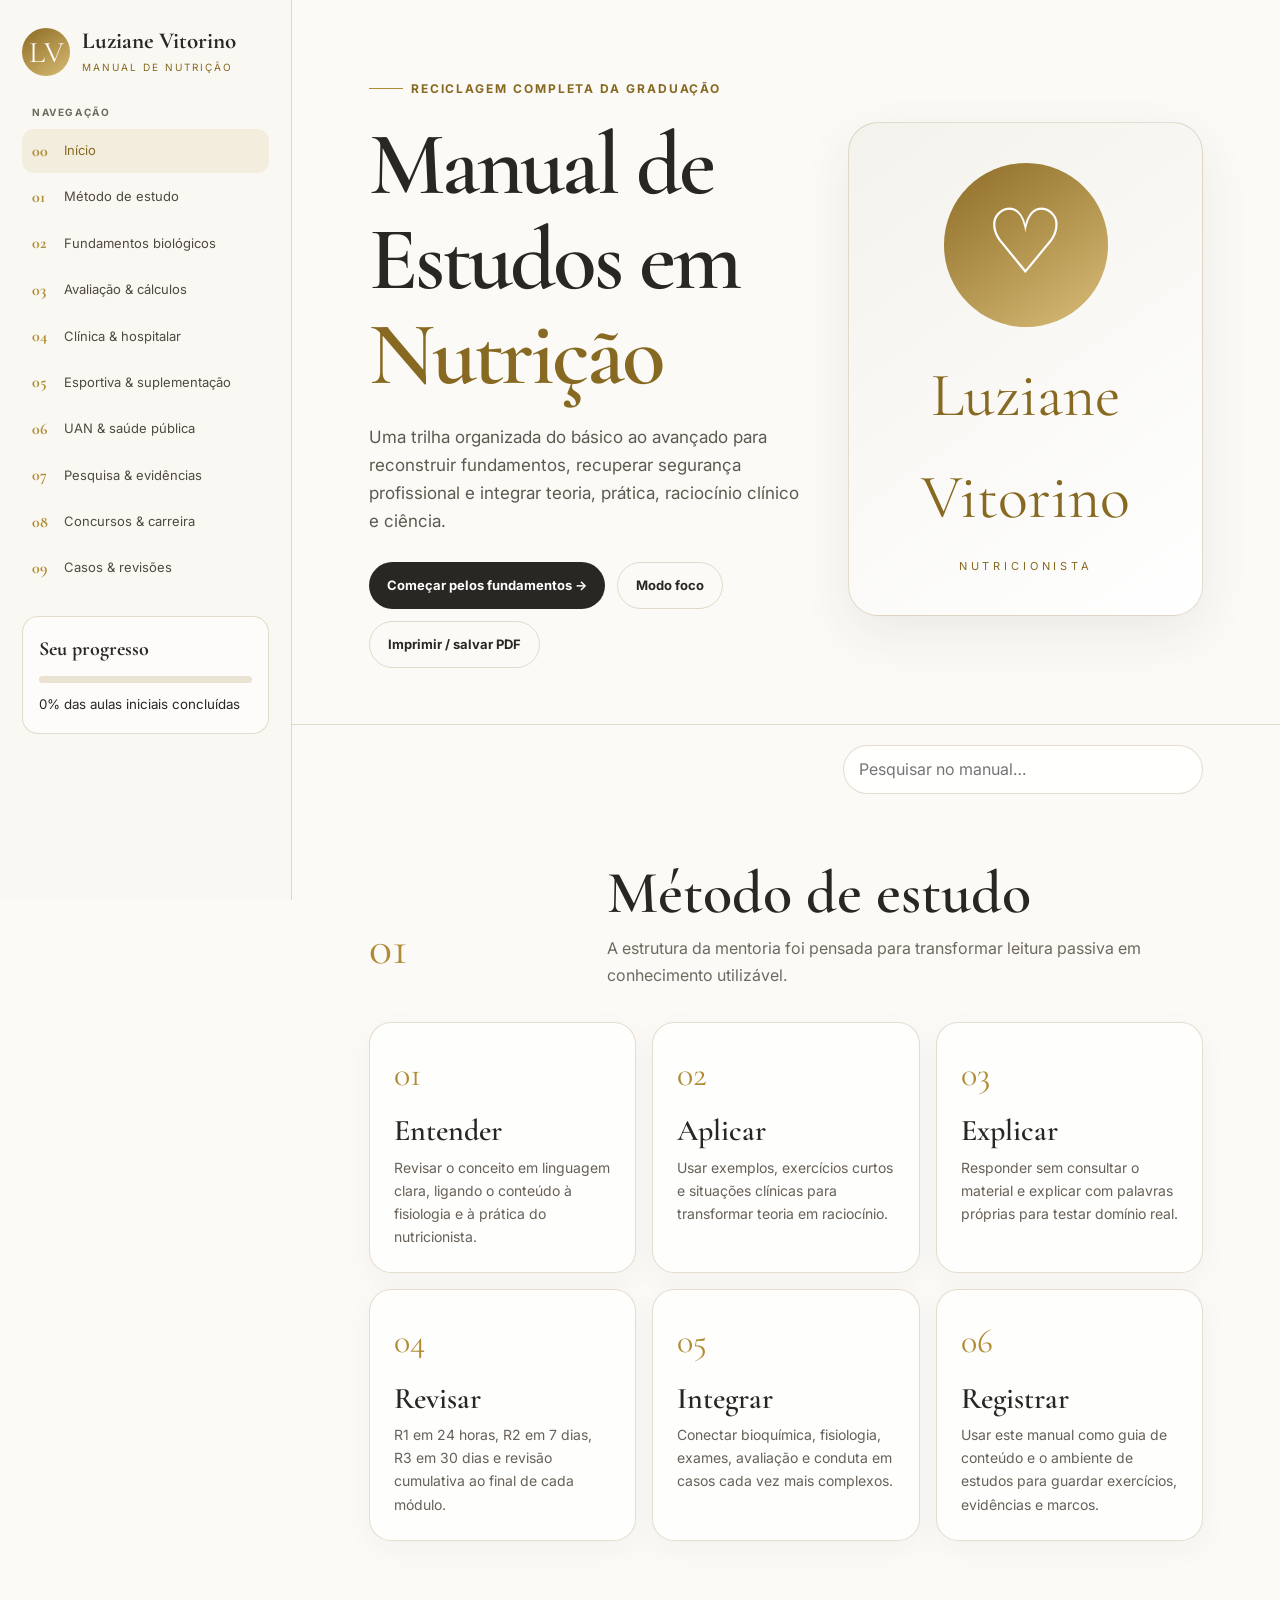
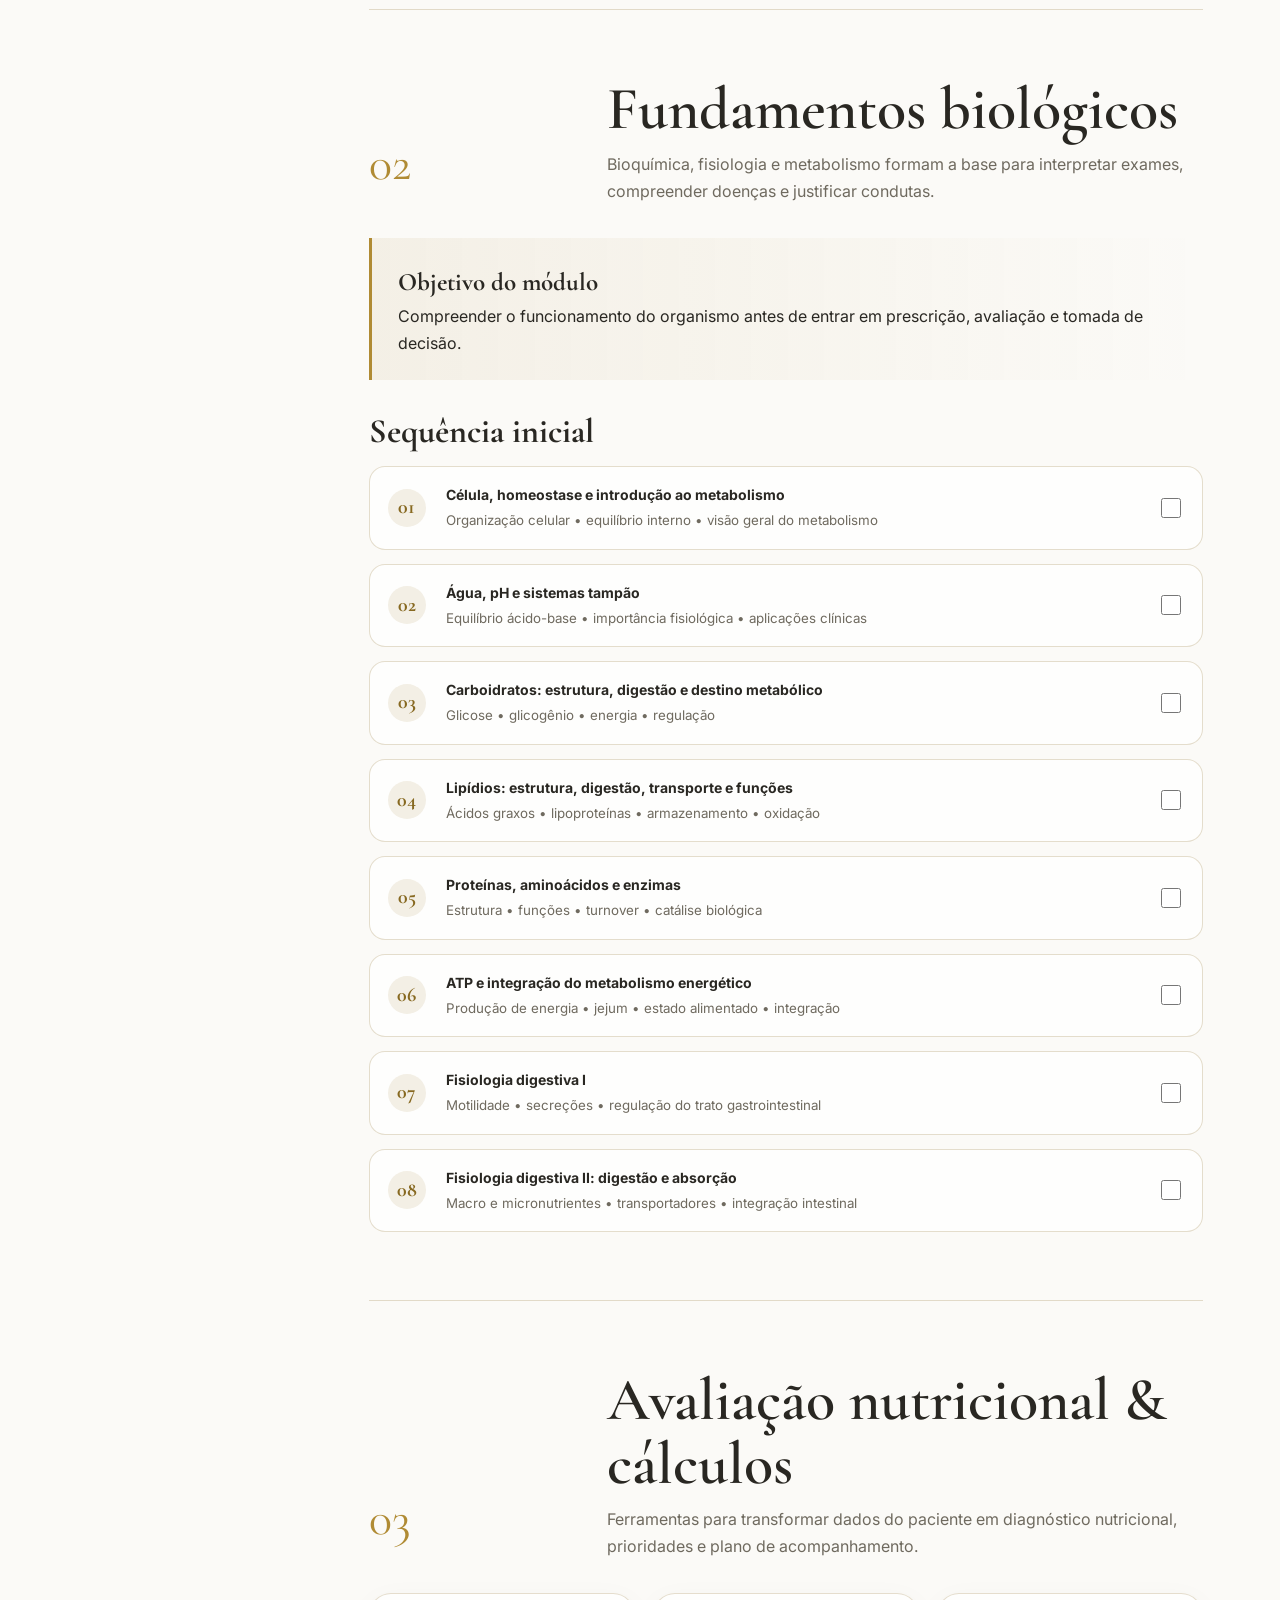
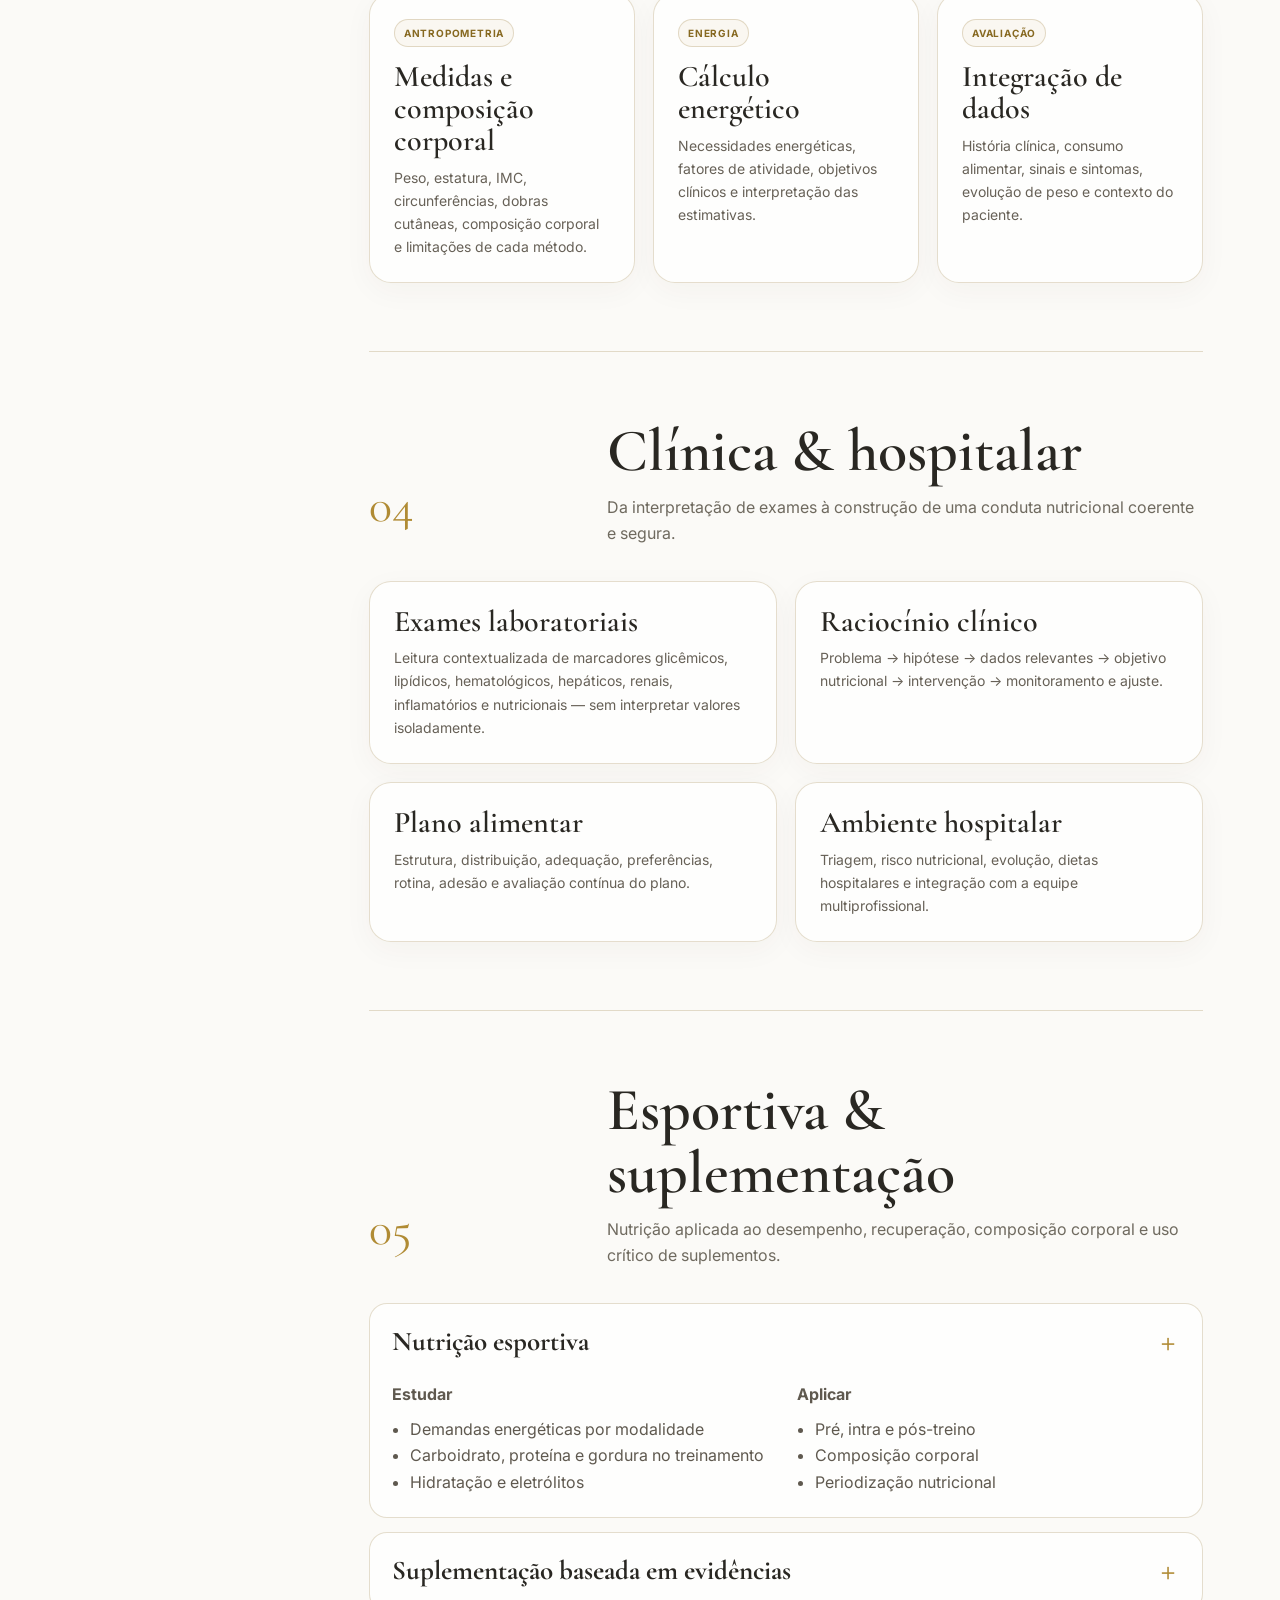
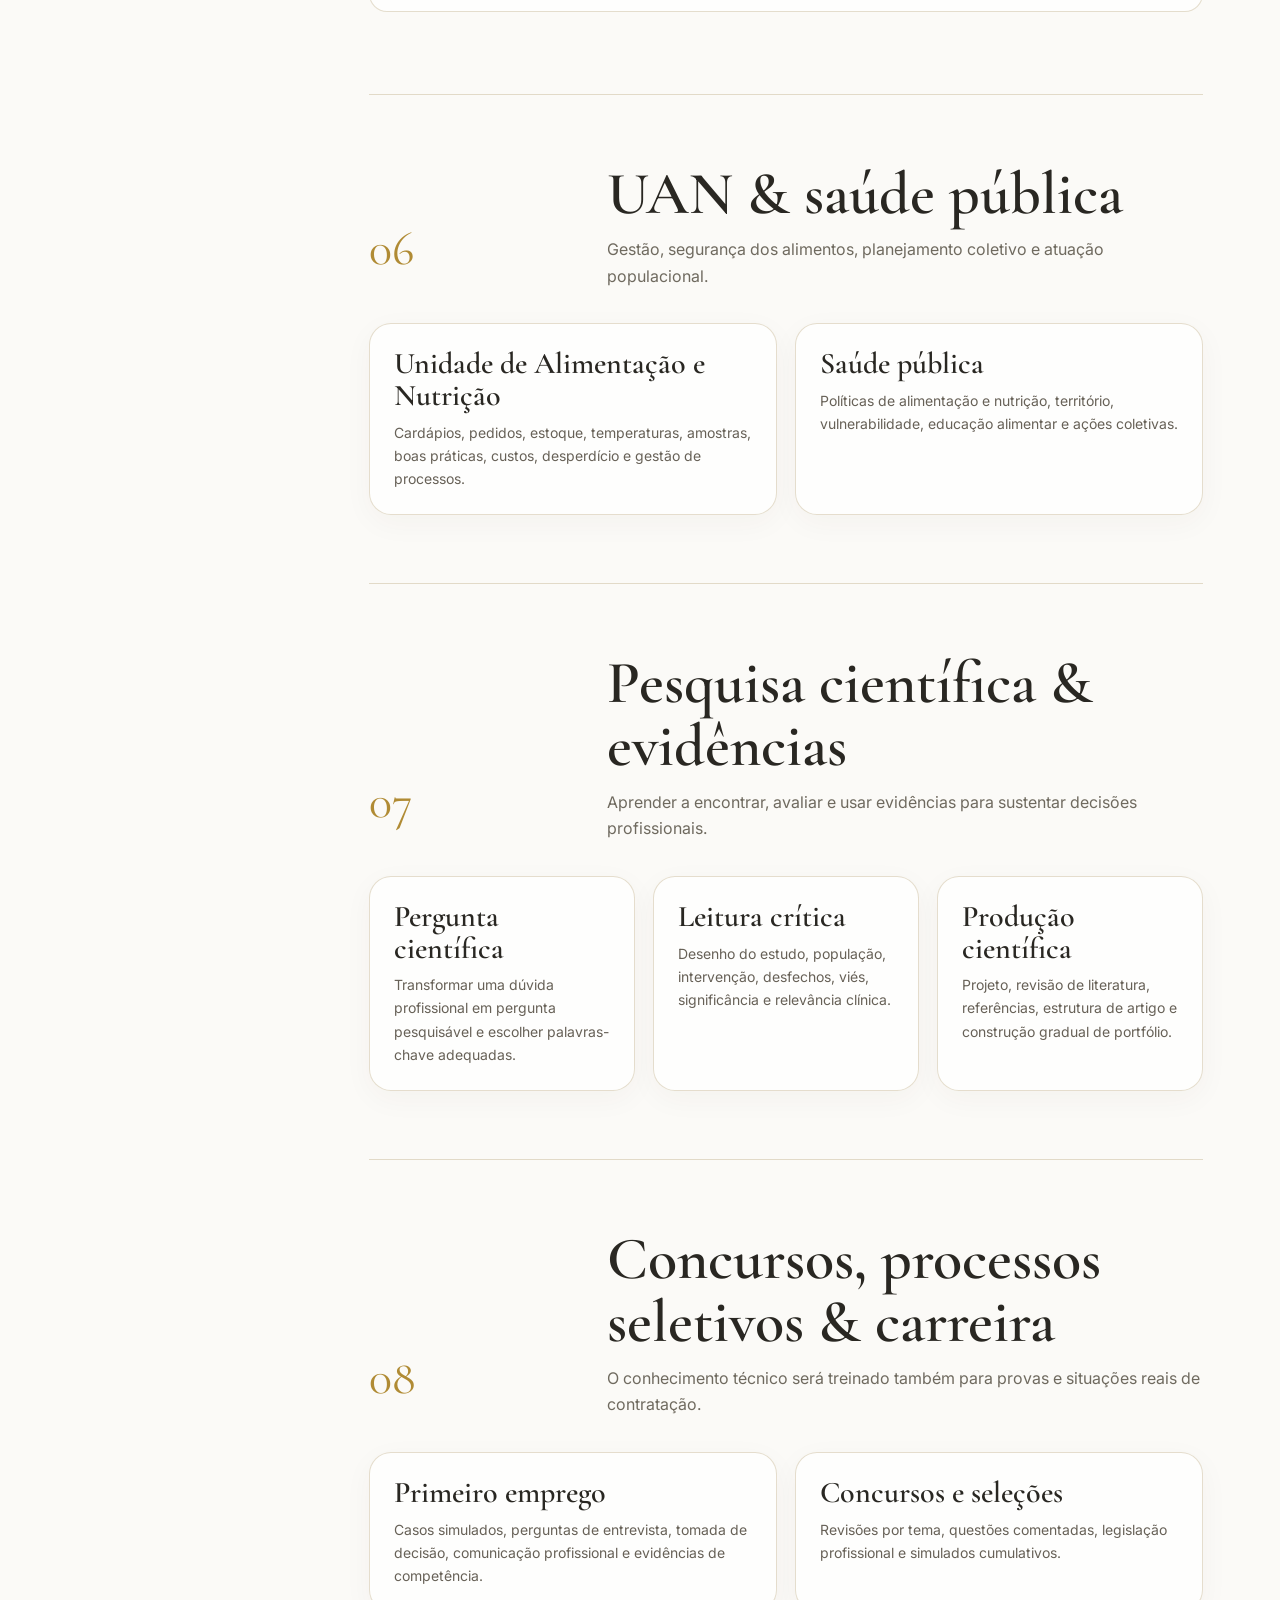
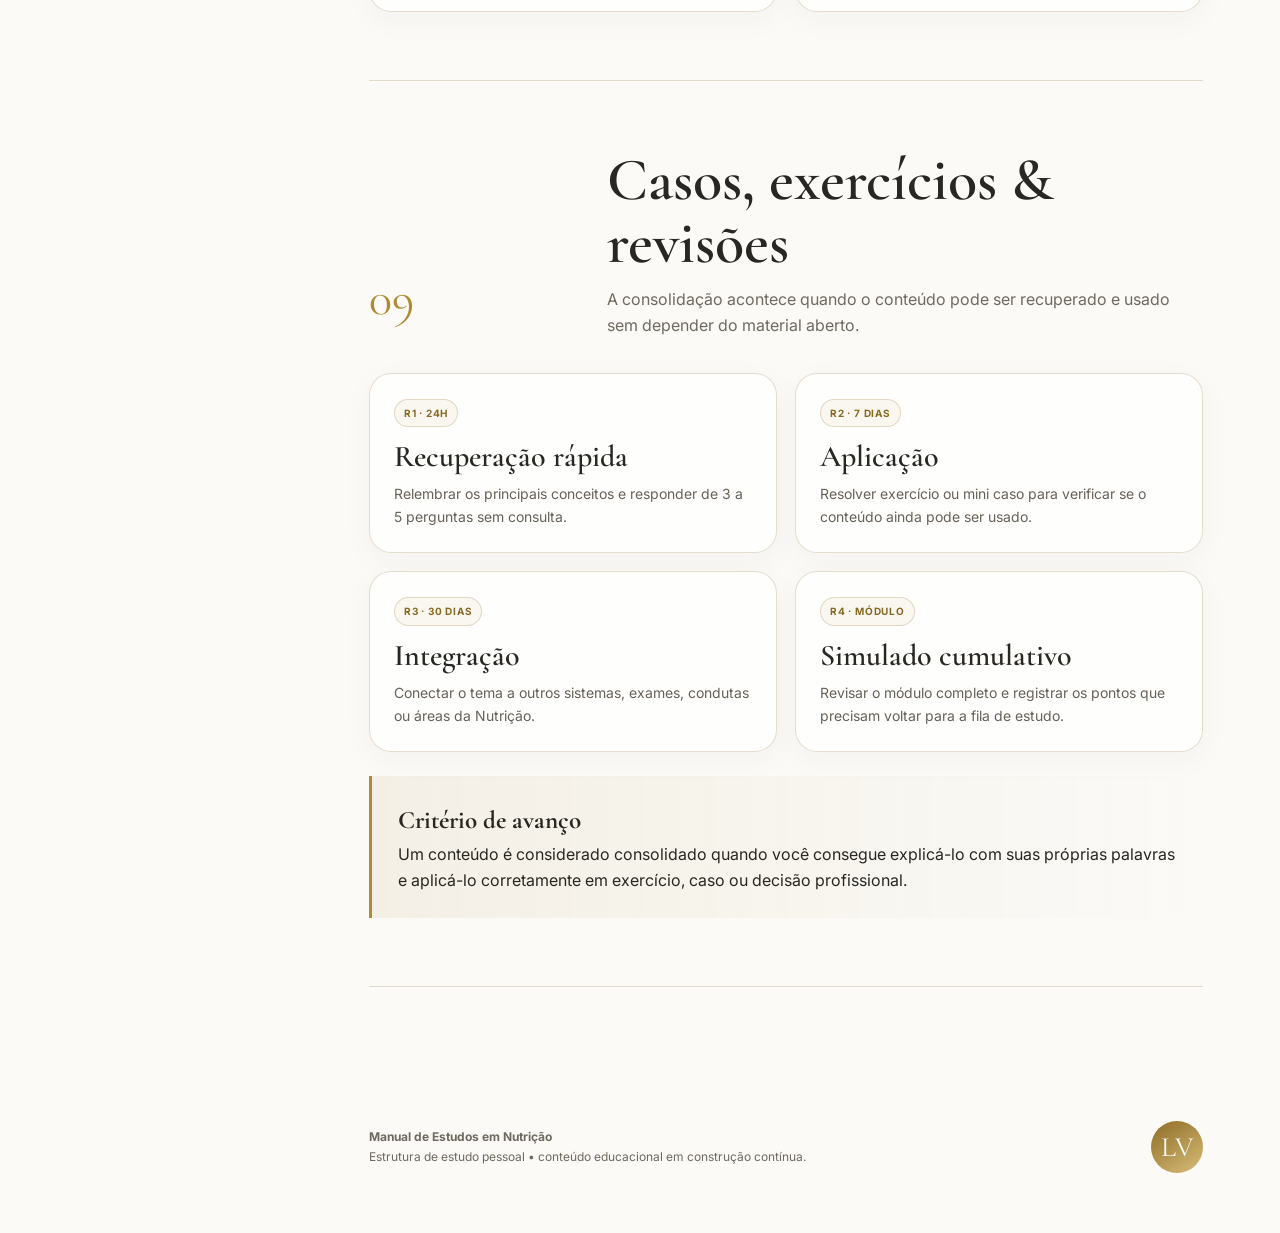
==== index.html @ a44d813e "Create nutrition study manual website" ====
<!doctype html>
<html lang="pt-BR">
<head>
  <meta charset="utf-8" />
  <meta name="viewport" content="width=device-width,initial-scale=1" />
  <meta name="theme-color" content="#b08b34" />
  <meta name="description" content="Manual de Estudos em Nutrição — trilha de reciclagem, prática e revisão de Luziane Vitorino." />
  <title>Manual de Estudos em Nutrição | Luziane Vitorino</title>
  <link rel="preconnect" href="https://fonts.googleapis.com">
  <link rel="preconnect" href="https://fonts.gstatic.com" crossorigin>
  <link href="https://fonts.googleapis.com/css2?family=Cormorant+Garamond:wght@500;600;700&family=Inter:wght@400;500;600;700&display=swap" rel="stylesheet">
  <style>
    :root { --gold:#b08b34;--gold-deep:#876921;--gold-soft:#d7bd78;--ink:#292722;--muted:#6f6a5f;--paper:#fbfaf7;--cream:#f3efe5;--line:rgba(135,105,33,.22);--shadow:0 18px 50px rgba(54,47,32,.08);--radius:22px; }
    *{box-sizing:border-box}html{scroll-behavior:smooth}body{margin:0;color:var(--ink);font-family:Inter,system-ui,-apple-system,Segoe UI,sans-serif;line-height:1.65;background:linear-gradient(rgba(251,250,247,.9),rgba(251,250,247,.9)),#fbfaf7}a{color:inherit}button,input{font:inherit}
    .shell{max-width:1440px;margin:0 auto;min-height:100vh;display:grid;grid-template-columns:292px 1fr}aside{position:sticky;top:0;height:100vh;overflow-y:auto;padding:28px 22px;border-right:1px solid var(--line);background:rgba(250,248,242,.96);backdrop-filter:blur(12px);z-index:20}.brand-mini{display:flex;align-items:center;gap:12px;text-decoration:none;margin-bottom:28px}.brand-mark{width:48px;height:48px;border-radius:50%;display:grid;place-items:center;background:linear-gradient(145deg,#8c6b24,#d8bc73);color:white;font-family:"Cormorant Garamond",Georgia,serif;font-size:30px}.brand-mini strong{font-family:"Cormorant Garamond",Georgia,serif;font-size:23px;line-height:1}.brand-mini span{display:block;font-size:10px;letter-spacing:.2em;text-transform:uppercase;color:var(--gold-deep);margin-top:4px}.label{font-size:10px;letter-spacing:.16em;text-transform:uppercase;color:var(--muted);font-weight:700;margin:20px 10px 8px}nav a{display:flex;gap:10px;align-items:center;text-decoration:none;border-radius:12px;padding:9px 10px;margin:2px 0;color:#4f4a41;font-size:13px}nav a:hover,nav a.active{background:rgba(176,139,52,.10);color:var(--gold-deep)}.nav-index{width:22px;color:var(--gold);font-family:"Cormorant Garamond",Georgia,serif;font-size:16px;font-weight:700}.sidebar-progress{margin-top:26px;padding:16px;border:1px solid var(--line);border-radius:16px;background:rgba(255,255,255,.6)}.sidebar-progress b{font-family:"Cormorant Garamond",Georgia,serif;font-size:20px}.progress-track{height:7px;border-radius:99px;overflow:hidden;background:#e9e2d1;margin:10px 0 7px}.progress-bar{height:100%;width:0;background:linear-gradient(90deg,var(--gold-deep),var(--gold-soft));transition:width .25s ease}main{min-width:0}.hero{min-height:620px;display:grid;grid-template-columns:1.1fr .9fr;align-items:center;gap:46px;padding:70px clamp(28px,6vw,90px) 56px;border-bottom:1px solid var(--line)}.eyebrow{display:inline-flex;gap:8px;align-items:center;color:var(--gold-deep);font-size:12px;letter-spacing:.16em;text-transform:uppercase;font-weight:700}.eyebrow:before{content:"";width:34px;height:1px;background:var(--gold)}h1,h2,h3,h4{font-family:"Cormorant Garamond",Georgia,serif;margin:0;line-height:1.06}h1{font-size:clamp(50px,7vw,92px);font-weight:600;letter-spacing:-.035em;max-width:920px;margin:20px 0}h1 em{font-style:normal;color:var(--gold-deep)}.hero p{max-width:720px;font-size:17px;color:#5e594f}.hero-actions{display:flex;flex-wrap:wrap;gap:12px;margin-top:26px}.btn{border:0;border-radius:999px;padding:12px 18px;cursor:pointer;text-decoration:none;display:inline-flex;align-items:center;gap:8px;font-weight:700;font-size:13px}.btn-primary{background:var(--ink);color:white}.btn-secondary{background:transparent;border:1px solid var(--line);color:var(--ink)}.brand-card{background:linear-gradient(145deg,#f4f2ec,#fff);border:1px solid var(--line);border-radius:30px;box-shadow:var(--shadow);padding:40px;text-align:center}.logo-symbol{width:min(230px,60%);aspect-ratio:1;margin:0 auto 18px;border-radius:50%;display:grid;place-items:center;background:linear-gradient(145deg,#8d6c26,#d8bd78);color:white;font-size:90px;font-family:"Cormorant Garamond",Georgia,serif}.wordmark{font-family:"Cormorant Garamond",Georgia,serif;font-size:clamp(36px,5vw,62px);color:var(--gold-deep)}.wordmark small{display:block;font-family:Inter,sans-serif;font-size:11px;letter-spacing:.35em;text-transform:uppercase;margin-top:8px}.content{padding:0 clamp(28px,6vw,90px) 90px}section{padding:68px 0;border-bottom:1px solid var(--line);scroll-margin-top:18px}.section-head{display:grid;grid-template-columns:.35fr 1fr;gap:30px;margin-bottom:34px;align-items:end}.section-number{color:var(--gold);font-family:"Cormorant Garamond",Georgia,serif;font-size:48px}.section-head h2{font-size:clamp(36px,5vw,60px);font-weight:600}.section-head p{color:var(--muted);max-width:760px;margin:10px 0 0}.grid-2{display:grid;grid-template-columns:repeat(2,minmax(0,1fr));gap:18px}.grid-3{display:grid;grid-template-columns:repeat(3,minmax(0,1fr));gap:18px}.card{background:rgba(255,255,255,.76);border:1px solid var(--line);border-radius:var(--radius);padding:24px;box-shadow:0 8px 30px rgba(65,54,29,.04)}.card h3{font-size:30px;font-weight:600;margin-bottom:9px}.card p{margin:0;color:#676157;font-size:14px}.pill{display:inline-flex;border:1px solid var(--line);border-radius:999px;padding:5px 9px;color:var(--gold-deep);background:rgba(176,139,52,.06);font-size:10px;font-weight:700;letter-spacing:.08em;text-transform:uppercase;margin-bottom:14px}.timeline{display:grid;gap:14px}.lesson{display:grid;grid-template-columns:44px 1fr auto;align-items:center;gap:14px;padding:16px 18px;border:1px solid var(--line);border-radius:16px;background:rgba(255,255,255,.7)}.lesson-num{width:38px;height:38px;border-radius:50%;display:grid;place-items:center;background:var(--cream);color:var(--gold-deep);font-family:"Cormorant Garamond";font-size:20px;font-weight:700}.lesson strong{display:block;font-size:14px}.lesson small{color:var(--muted)}.check{width:20px;height:20px;accent-color:var(--gold-deep);cursor:pointer}.chapter{border:1px solid var(--line);border-radius:18px;background:rgba(255,255,255,.74);margin-bottom:14px;overflow:hidden}.chapter summary{cursor:pointer;list-style:none;padding:19px 22px;display:flex;align-items:center;justify-content:space-between;gap:20px}.chapter summary::-webkit-details-marker{display:none}.chapter summary h3{font-size:27px}.chapter summary span{color:var(--gold);font-size:24px}.chapter-body{padding:0 22px 22px;display:grid;grid-template-columns:1fr 1fr;gap:22px;color:#5f594f}.chapter-body ul{margin:8px 0 0;padding-left:18px}.study-note{padding:24px 26px;border-left:3px solid var(--gold);background:linear-gradient(90deg,rgba(176,139,52,.09),transparent);border-radius:0 16px 16px 0}.study-note strong{font-family:"Cormorant Garamond";font-size:25px}.method{counter-reset:step;display:grid;grid-template-columns:repeat(3,1fr);gap:16px}.method .card:before{counter-increment:step;content:counter(step,decimal-leading-zero);display:block;font-family:"Cormorant Garamond";font-size:34px;color:var(--gold);margin-bottom:12px}.toolbar{position:sticky;top:18px;z-index:10;display:flex;gap:10px;justify-content:flex-end;margin-top:20px}.search{width:min(360px,100%);border:1px solid var(--line);border-radius:999px;padding:10px 15px;background:rgba(255,255,255,.88);outline:none}.search:focus{border-color:var(--gold);box-shadow:0 0 0 3px rgba(176,139,52,.09)}.focus-mode aside{display:none}.focus-mode .shell{grid-template-columns:1fr;max-width:1180px}.focus-mode .toolbar{top:12px}footer{padding:44px clamp(28px,6vw,90px) 60px;display:flex;align-items:center;justify-content:space-between;gap:20px;color:var(--muted);font-size:12px}.footer-mark{width:52px;height:52px;border-radius:50%;display:grid;place-items:center;background:linear-gradient(145deg,#8d6c26,#d8bd78);color:white;font-family:"Cormorant Garamond";font-size:28px}.mobile-toggle{display:none;position:fixed;right:18px;bottom:18px;z-index:50;width:50px;height:50px;border:0;border-radius:50%;color:white;background:var(--ink);box-shadow:var(--shadow)}@media(max-width:980px){.shell{grid-template-columns:1fr}aside{position:fixed;inset:0 auto 0 0;width:min(330px,88vw);transform:translateX(-105%);transition:transform .25s ease;box-shadow:25px 0 70px rgba(0,0,0,.13)}body.menu-open aside{transform:none}.mobile-toggle{display:grid;place-items:center}.hero{grid-template-columns:1fr;min-height:auto;padding-top:50px}.brand-card{max-width:720px}.section-head{grid-template-columns:1fr;gap:4px}.grid-3,.method{grid-template-columns:1fr 1fr}}@media(max-width:680px){h1{font-size:52px}.hero{padding-inline:22px}.content{padding-inline:22px}.grid-2,.grid-3,.method,.chapter-body{grid-template-columns:1fr}.lesson{grid-template-columns:40px 1fr auto}footer{padding-inline:22px;align-items:flex-start}.toolbar{justify-content:stretch}.search{width:100%}}@media print{aside,.toolbar,.mobile-toggle,.hero-actions{display:none!important}.shell{display:block}.hero{min-height:0;grid-template-columns:1fr}.brand-card{max-width:480px;box-shadow:none}section{break-inside:avoid}body{background:white}}
  </style>
</head>
<body>
  <div class="shell">
    <aside><a class="brand-mini" href="#inicio"><div class="brand-mark">LV</div><div><strong>Luziane Vitorino</strong><span>Manual de Nutrição</span></div></a><div class="label">Navegação</div><nav id="nav"><a href="#inicio"><span class="nav-index">00</span>Início</a><a href="#metodo"><span class="nav-index">01</span>Método de estudo</a><a href="#fundamentos"><span class="nav-index">02</span>Fundamentos biológicos</a><a href="#avaliacao"><span class="nav-index">03</span>Avaliação & cálculos</a><a href="#clinica"><span class="nav-index">04</span>Clínica & hospitalar</a><a href="#esportiva"><span class="nav-index">05</span>Esportiva & suplementação</a><a href="#uan"><span class="nav-index">06</span>UAN & saúde pública</a><a href="#pesquisa"><span class="nav-index">07</span>Pesquisa & evidências</a><a href="#carreira"><span class="nav-index">08</span>Concursos & carreira</a><a href="#revisoes"><span class="nav-index">09</span>Casos & revisões</a></nav><div class="sidebar-progress"><b>Seu progresso</b><div class="progress-track"><div class="progress-bar" id="progressBar"></div></div><small><span id="progressText">0%</span> das aulas iniciais concluídas</small></div></aside>
    <main>
      <div class="hero" id="inicio"><div><span class="eyebrow">Reciclagem completa da graduação</span><h1>Manual de Estudos em <em>Nutrição</em></h1><p>Uma trilha organizada do básico ao avançado para reconstruir fundamentos, recuperar segurança profissional e integrar teoria, prática, raciocínio clínico e ciência.</p><div class="hero-actions"><a class="btn btn-primary" href="#fundamentos">Começar pelos fundamentos →</a><button class="btn btn-secondary" id="focusBtn" type="button">Modo foco</button><button class="btn btn-secondary" onclick="window.print()" type="button">Imprimir / salvar PDF</button></div></div><div class="brand-card"><div class="logo-symbol">♡</div><div class="wordmark">Luziane Vitorino<small>Nutricionista</small></div></div></div>
      <div class="content"><div class="toolbar"><input class="search" id="searchInput" type="search" placeholder="Pesquisar no manual…" aria-label="Pesquisar no manual" /></div>
        <section id="metodo"><div class="section-head"><div class="section-number">01</div><div><h2>Método de estudo</h2><p>A estrutura da mentoria foi pensada para transformar leitura passiva em conhecimento utilizável.</p></div></div><div class="method searchable"><article class="card"><h3>Entender</h3><p>Revisar o conceito em linguagem clara, ligando o conteúdo à fisiologia e à prática do nutricionista.</p></article><article class="card"><h3>Aplicar</h3><p>Usar exemplos, exercícios curtos e situações clínicas para transformar teoria em raciocínio.</p></article><article class="card"><h3>Explicar</h3><p>Responder sem consultar o material e explicar com palavras próprias para testar domínio real.</p></article><article class="card"><h3>Revisar</h3><p>R1 em 24 horas, R2 em 7 dias, R3 em 30 dias e revisão cumulativa ao final de cada módulo.</p></article><article class="card"><h3>Integrar</h3><p>Conectar bioquímica, fisiologia, exames, avaliação e conduta em casos cada vez mais complexos.</p></article><article class="card"><h3>Registrar</h3><p>Usar este manual como guia de conteúdo e o ambiente de estudos para guardar exercícios, evidências e marcos.</p></article></div></section>
        <section id="fundamentos"><div class="section-head"><div class="section-number">02</div><div><h2>Fundamentos biológicos</h2><p>Bioquímica, fisiologia e metabolismo formam a base para interpretar exames, compreender doenças e justificar condutas.</p></div></div><div class="study-note searchable"><strong>Objetivo do módulo</strong><div>Compreender o funcionamento do organismo antes de entrar em prescrição, avaliação e tomada de decisão.</div></div><h3 style="font-size:34px;margin:34px 0 16px">Sequência inicial</h3><div class="timeline searchable"><label class="lesson"><span class="lesson-num">01</span><span><strong>Célula, homeostase e introdução ao metabolismo</strong><small>Organização celular • equilíbrio interno • visão geral do metabolismo</small></span><input class="check lesson-check" type="checkbox" data-lesson="1" /></label><label class="lesson"><span class="lesson-num">02</span><span><strong>Água, pH e sistemas tampão</strong><small>Equilíbrio ácido-base • importância fisiológica • aplicações clínicas</small></span><input class="check lesson-check" type="checkbox" data-lesson="2" /></label><label class="lesson"><span class="lesson-num">03</span><span><strong>Carboidratos: estrutura, digestão e destino metabólico</strong><small>Glicose • glicogênio • energia • regulação</small></span><input class="check lesson-check" type="checkbox" data-lesson="3" /></label><label class="lesson"><span class="lesson-num">04</span><span><strong>Lipídios: estrutura, digestão, transporte e funções</strong><small>Ácidos graxos • lipoproteínas • armazenamento • oxidação</small></span><input class="check lesson-check" type="checkbox" data-lesson="4" /></label><label class="lesson"><span class="lesson-num">05</span><span><strong>Proteínas, aminoácidos e enzimas</strong><small>Estrutura • funções • turnover • catálise biológica</small></span><input class="check lesson-check" type="checkbox" data-lesson="5" /></label><label class="lesson"><span class="lesson-num">06</span><span><strong>ATP e integração do metabolismo energético</strong><small>Produção de energia • jejum • estado alimentado • integração</small></span><input class="check lesson-check" type="checkbox" data-lesson="6" /></label><label class="lesson"><span class="lesson-num">07</span><span><strong>Fisiologia digestiva I</strong><small>Motilidade • secreções • regulação do trato gastrointestinal</small></span><input class="check lesson-check" type="checkbox" data-lesson="7" /></label><label class="lesson"><span class="lesson-num">08</span><span><strong>Fisiologia digestiva II: digestão e absorção</strong><small>Macro e micronutrientes • transportadores • integração intestinal</small></span><input class="check lesson-check" type="checkbox" data-lesson="8" /></label></div></section>
        <section id="avaliacao"><div class="section-head"><div class="section-number">03</div><div><h2>Avaliação nutricional & cálculos</h2><p>Ferramentas para transformar dados do paciente em diagnóstico nutricional, prioridades e plano de acompanhamento.</p></div></div><div class="grid-3 searchable"><article class="card"><span class="pill">Antropometria</span><h3>Medidas e composição corporal</h3><p>Peso, estatura, IMC, circunferências, dobras cutâneas, composição corporal e limitações de cada método.</p></article><article class="card"><span class="pill">Energia</span><h3>Cálculo energético</h3><p>Necessidades energéticas, fatores de atividade, objetivos clínicos e interpretação das estimativas.</p></article><article class="card"><span class="pill">Avaliação</span><h3>Integração de dados</h3><p>História clínica, consumo alimentar, sinais e sintomas, evolução de peso e contexto do paciente.</p></article></div></section>
        <section id="clinica"><div class="section-head"><div class="section-number">04</div><div><h2>Clínica & hospitalar</h2><p>Da interpretação de exames à construção de uma conduta nutricional coerente e segura.</p></div></div><div class="grid-2 searchable"><article class="card"><h3>Exames laboratoriais</h3><p>Leitura contextualizada de marcadores glicêmicos, lipídicos, hematológicos, hepáticos, renais, inflamatórios e nutricionais — sem interpretar valores isoladamente.</p></article><article class="card"><h3>Raciocínio clínico</h3><p>Problema → hipótese → dados relevantes → objetivo nutricional → intervenção → monitoramento e ajuste.</p></article><article class="card"><h3>Plano alimentar</h3><p>Estrutura, distribuição, adequação, preferências, rotina, adesão e avaliação contínua do plano.</p></article><article class="card"><h3>Ambiente hospitalar</h3><p>Triagem, risco nutricional, evolução, dietas hospitalares e integração com a equipe multiprofissional.</p></article></div></section>
        <section id="esportiva"><div class="section-head"><div class="section-number">05</div><div><h2>Esportiva & suplementação</h2><p>Nutrição aplicada ao desempenho, recuperação, composição corporal e uso crítico de suplementos.</p></div></div><details class="chapter searchable" open><summary><h3>Nutrição esportiva</h3><span>＋</span></summary><div class="chapter-body"><div><b>Estudar</b><ul><li>Demandas energéticas por modalidade</li><li>Carboidrato, proteína e gordura no treinamento</li><li>Hidratação e eletrólitos</li></ul></div><div><b>Aplicar</b><ul><li>Pré, intra e pós-treino</li><li>Composição corporal</li><li>Periodização nutricional</li></ul></div></div></details><details class="chapter searchable"><summary><h3>Suplementação baseada em evidências</h3><span>＋</span></summary><div class="chapter-body"><div><b>Raciocínio</b><ul><li>Necessidade real</li><li>Dose e forma</li><li>Segurança e interação</li></ul></div><div><b>Prática</b><ul><li>Creatina</li><li>Proteína em pó</li><li>Cafeína e outros ergogênicos</li></ul></div></div></details></section>
        <section id="uan"><div class="section-head"><div class="section-number">06</div><div><h2>UAN & saúde pública</h2><p>Gestão, segurança dos alimentos, planejamento coletivo e atuação populacional.</p></div></div><div class="grid-2 searchable"><article class="card"><h3>Unidade de Alimentação e Nutrição</h3><p>Cardápios, pedidos, estoque, temperaturas, amostras, boas práticas, custos, desperdício e gestão de processos.</p></article><article class="card"><h3>Saúde pública</h3><p>Políticas de alimentação e nutrição, território, vulnerabilidade, educação alimentar e ações coletivas.</p></article></div></section>
        <section id="pesquisa"><div class="section-head"><div class="section-number">07</div><div><h2>Pesquisa científica & evidências</h2><p>Aprender a encontrar, avaliar e usar evidências para sustentar decisões profissionais.</p></div></div><div class="grid-3 searchable"><article class="card"><h3>Pergunta científica</h3><p>Transformar uma dúvida profissional em pergunta pesquisável e escolher palavras-chave adequadas.</p></article><article class="card"><h3>Leitura crítica</h3><p>Desenho do estudo, população, intervenção, desfechos, viés, significância e relevância clínica.</p></article><article class="card"><h3>Produção científica</h3><p>Projeto, revisão de literatura, referências, estrutura de artigo e construção gradual de portfólio.</p></article></div></section>
        <section id="carreira"><div class="section-head"><div class="section-number">08</div><div><h2>Concursos, processos seletivos & carreira</h2><p>O conhecimento técnico será treinado também para provas e situações reais de contratação.</p></div></div><div class="grid-2 searchable"><article class="card"><h3>Primeiro emprego</h3><p>Casos simulados, perguntas de entrevista, tomada de decisão, comunicação profissional e evidências de competência.</p></article><article class="card"><h3>Concursos e seleções</h3><p>Revisões por tema, questões comentadas, legislação profissional e simulados cumulativos.</p></article></div></section>
        <section id="revisoes"><div class="section-head"><div class="section-number">09</div><div><h2>Casos, exercícios & revisões</h2><p>A consolidação acontece quando o conteúdo pode ser recuperado e usado sem depender do material aberto.</p></div></div><div class="grid-2 searchable"><article class="card"><span class="pill">R1 · 24h</span><h3>Recuperação rápida</h3><p>Relembrar os principais conceitos e responder de 3 a 5 perguntas sem consulta.</p></article><article class="card"><span class="pill">R2 · 7 dias</span><h3>Aplicação</h3><p>Resolver exercício ou mini caso para verificar se o conteúdo ainda pode ser usado.</p></article><article class="card"><span class="pill">R3 · 30 dias</span><h3>Integração</h3><p>Conectar o tema a outros sistemas, exames, condutas ou áreas da Nutrição.</p></article><article class="card"><span class="pill">R4 · módulo</span><h3>Simulado cumulativo</h3><p>Revisar o módulo completo e registrar os pontos que precisam voltar para a fila de estudo.</p></article></div><div class="study-note searchable" style="margin-top:24px"><strong>Critério de avanço</strong><div>Um conteúdo é considerado consolidado quando você consegue explicá-lo com suas próprias palavras e aplicá-lo corretamente em exercício, caso ou decisão profissional.</div></div></section>
      </div>
      <footer><div><b>Manual de Estudos em Nutrição</b><br>Estrutura de estudo pessoal • conteúdo educacional em construção contínua.</div><div class="footer-mark">LV</div></footer>
    </main>
  </div>
  <button class="mobile-toggle" id="mobileToggle" aria-label="Abrir menu">☰</button>
  <script>
    const checks=[...document.querySelectorAll('.lesson-check')],key='manual-nutricao-progresso-v1';function renderProgress(){const done=checks.filter(c=>c.checked).length,pct=Math.round(done/checks.length*100);document.getElementById('progressBar').style.width=pct+'%';document.getElementById('progressText').textContent=pct+'%'}function loadProgress(){const saved=JSON.parse(localStorage.getItem(key)||'{}');checks.forEach(c=>c.checked=!!saved[c.dataset.lesson]);renderProgress()}checks.forEach(c=>c.addEventListener('change',()=>{const saved=JSON.parse(localStorage.getItem(key)||'{}');saved[c.dataset.lesson]=c.checked;localStorage.setItem(key,JSON.stringify(saved));renderProgress()}));loadProgress();document.getElementById('focusBtn').addEventListener('click',()=>{document.body.classList.toggle('focus-mode');document.getElementById('focusBtn').textContent=document.body.classList.contains('focus-mode')?'Sair do modo foco':'Modo foco'});const search=document.getElementById('searchInput');search.addEventListener('input',()=>{const q=search.value.trim().toLocaleLowerCase('pt-BR');document.querySelectorAll('.searchable').forEach(el=>{el.style.display=!q||el.textContent.toLocaleLowerCase('pt-BR').includes(q)?'':'none'})});const navLinks=[...document.querySelectorAll('#nav a')],sections=[...document.querySelectorAll('main section,.hero')];const observer=new IntersectionObserver(entries=>{const visible=entries.filter(e=>e.isIntersecting).sort((a,b)=>b.intersectionRatio-a.intersectionRatio)[0];if(!visible)return;navLinks.forEach(a=>a.classList.toggle('active',a.getAttribute('href')==='#'+visible.target.id))},{rootMargin:'-20% 0px -65% 0px',threshold:[0,.1,.5]});sections.forEach(s=>observer.observe(s));const mobileToggle=document.getElementById('mobileToggle');mobileToggle.addEventListener('click',()=>document.body.classList.toggle('menu-open'));navLinks.forEach(a=>a.addEventListener('click',()=>document.body.classList.remove('menu-open')));
  </script>
</body>
</html>
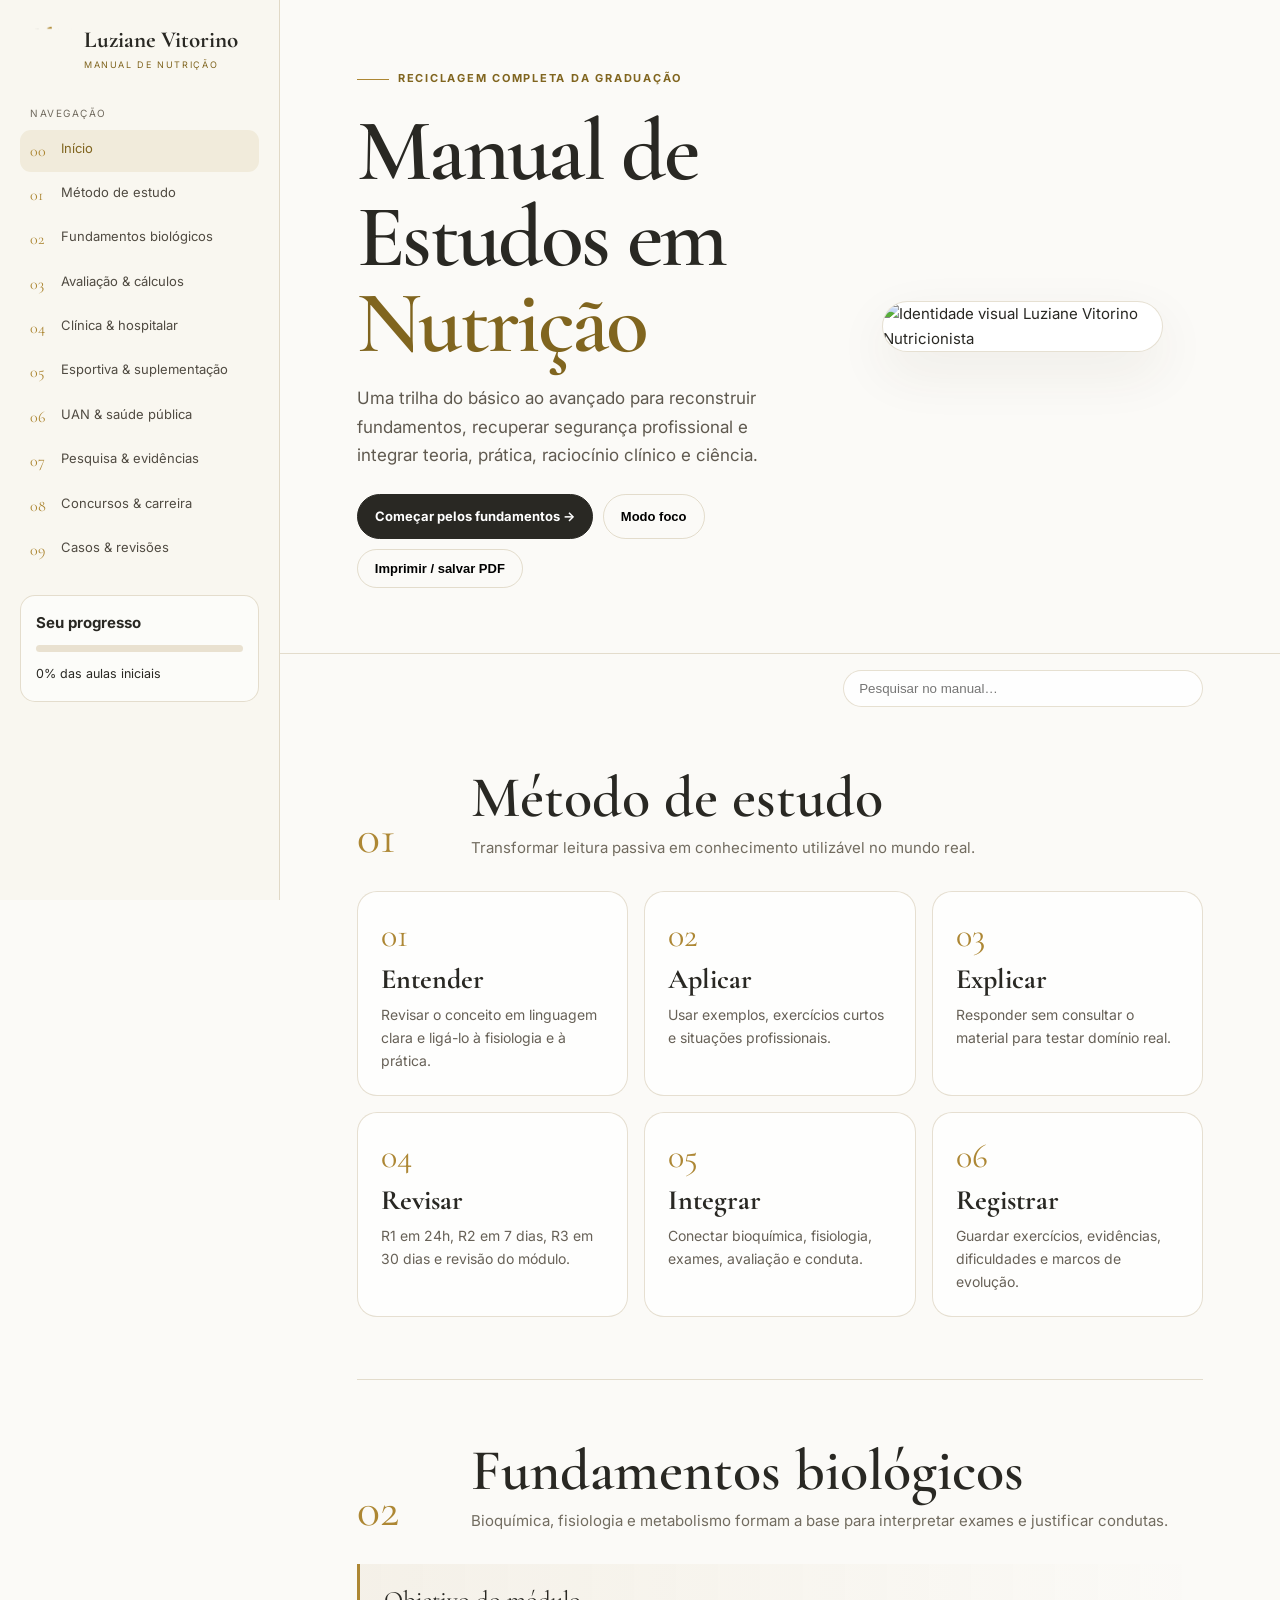
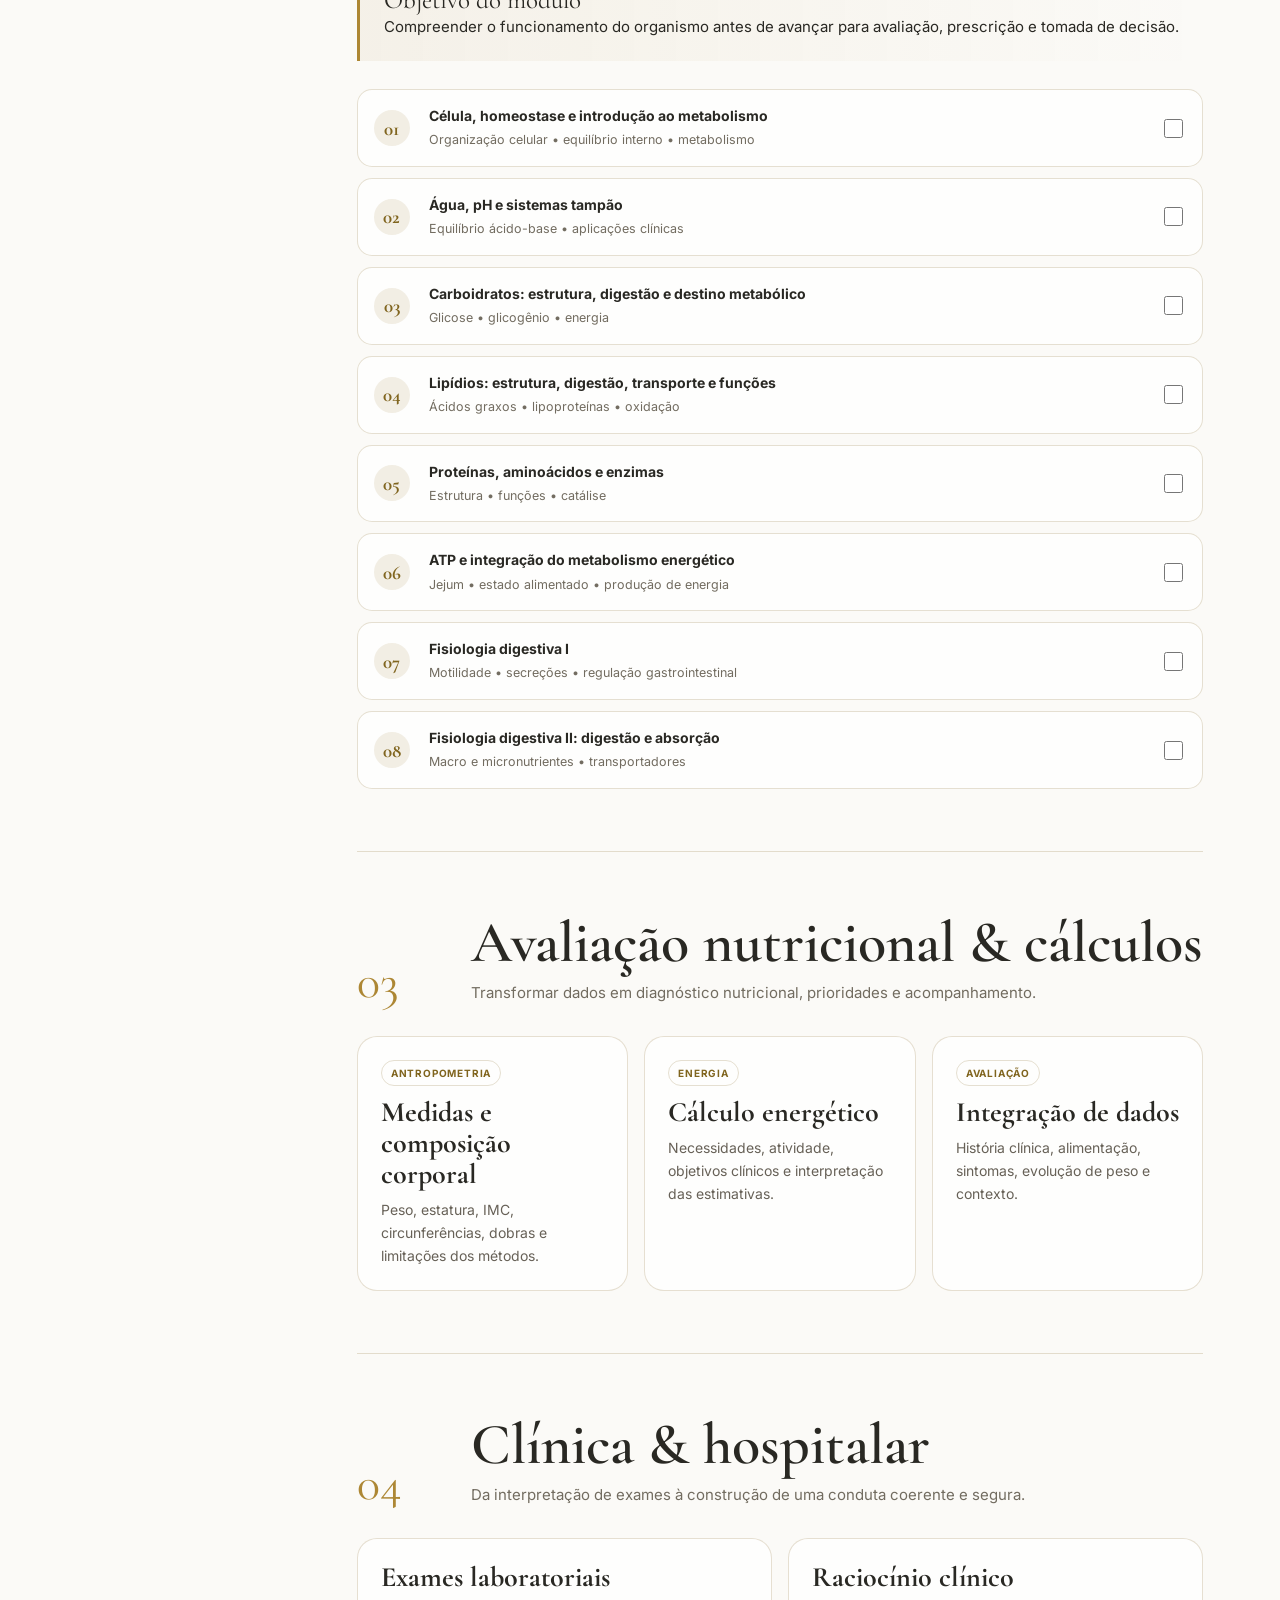
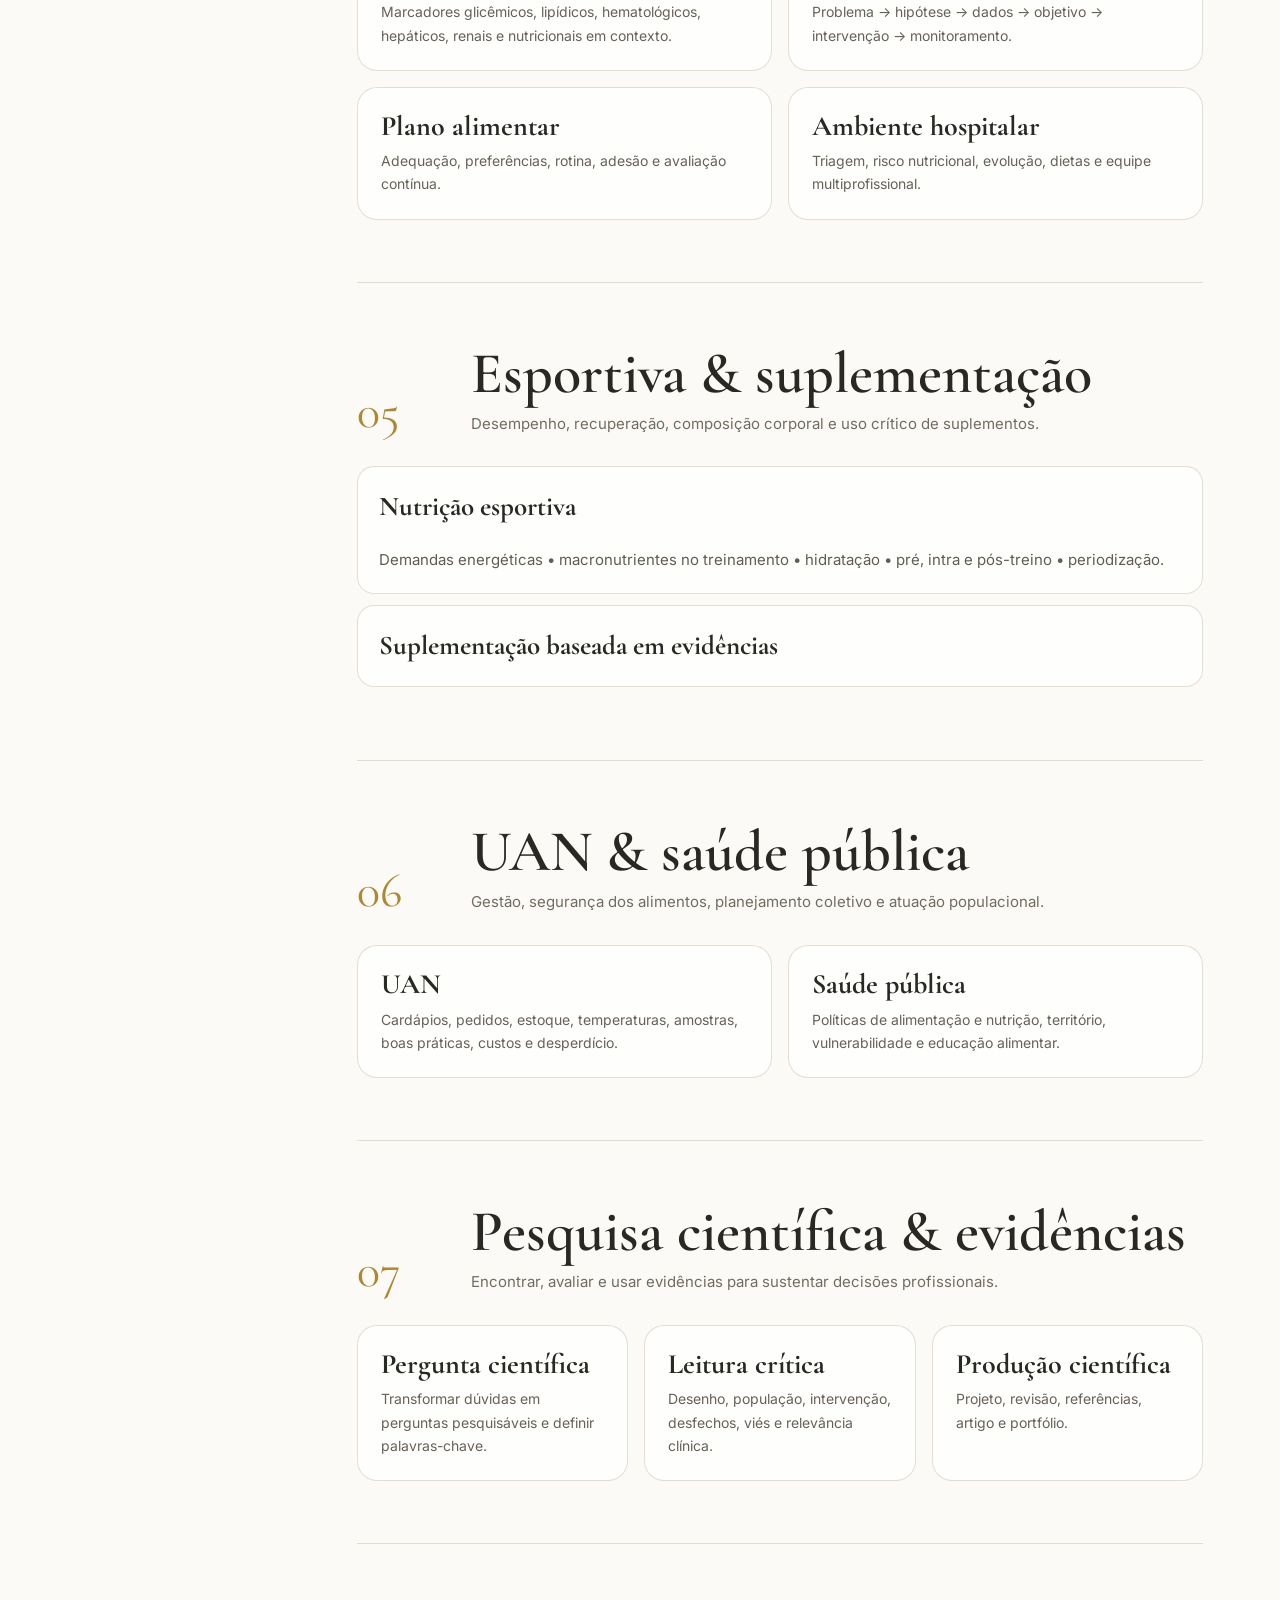
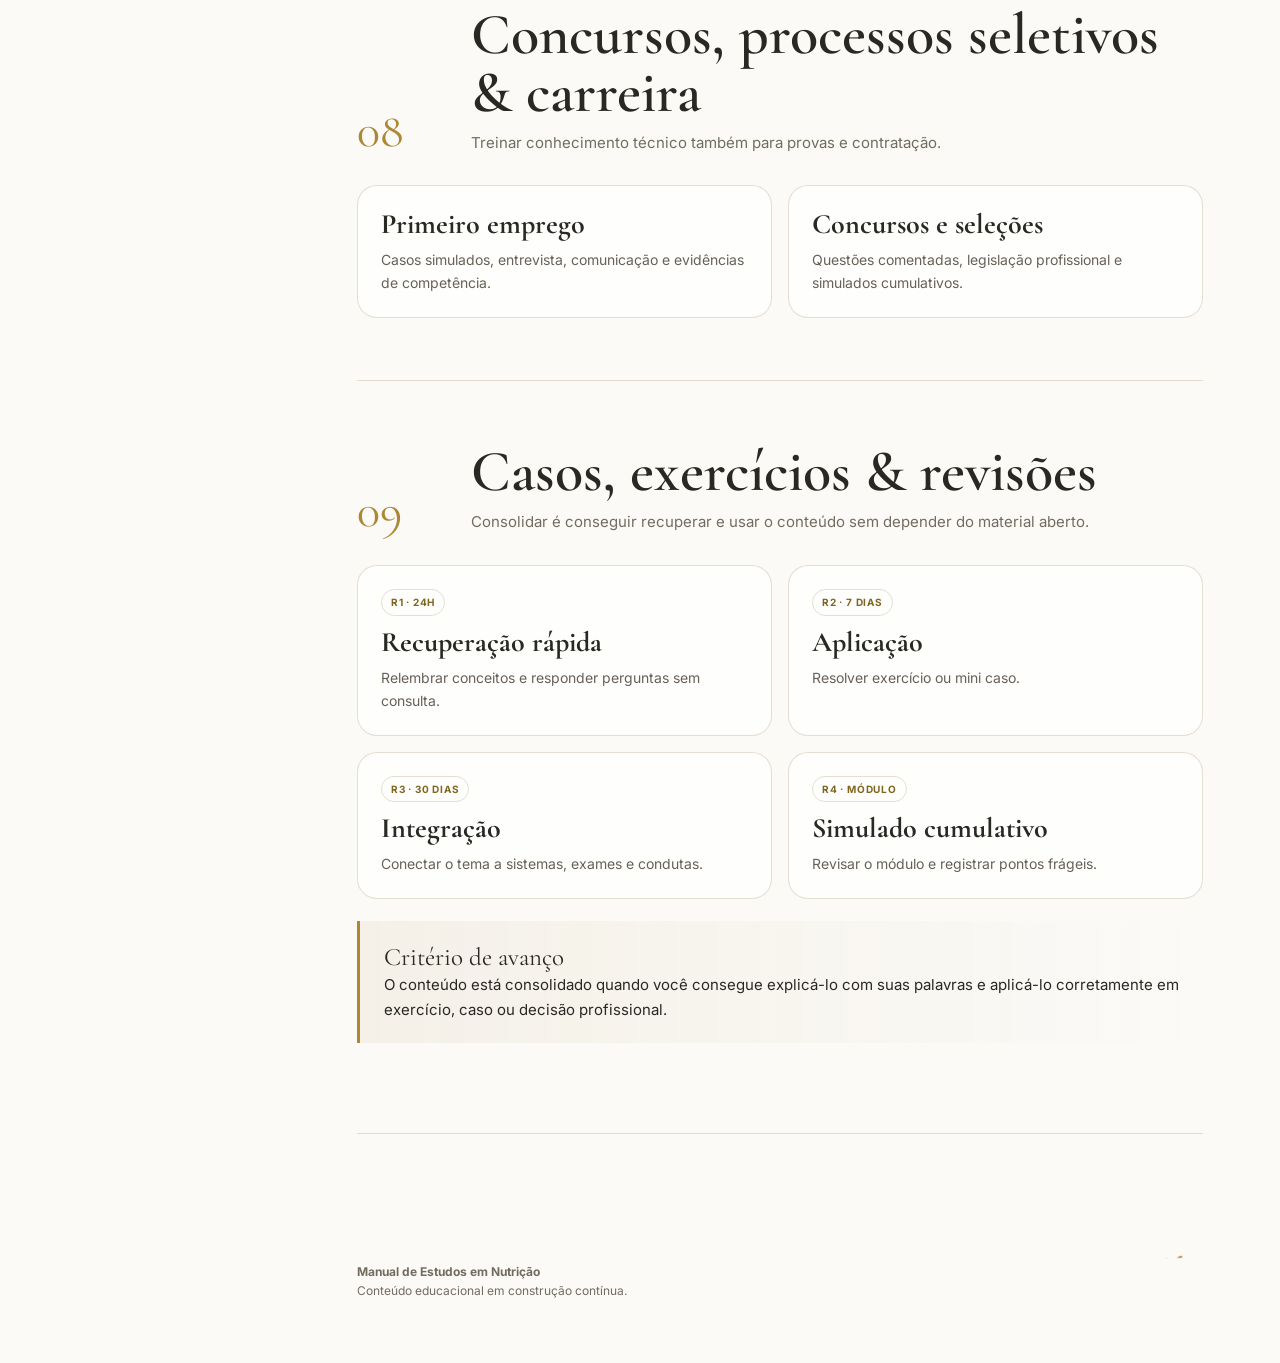
==== commit 7f0f28f2: "Apply visual identity assets" ====
--- a/index.html
+++ b/index.html
@@ -1,42 +1,30 @@
 <!doctype html>
 <html lang="pt-BR">
 <head>
-  <meta charset="utf-8" />
-  <meta name="viewport" content="width=device-width,initial-scale=1" />
-  <meta name="theme-color" content="#b08b34" />
-  <meta name="description" content="Manual de Estudos em Nutrição — trilha de reciclagem, prática e revisão de Luziane Vitorino." />
-  <title>Manual de Estudos em Nutrição | Luziane Vitorino</title>
-  <link rel="preconnect" href="https://fonts.googleapis.com">
-  <link rel="preconnect" href="https://fonts.gstatic.com" crossorigin>
-  <link href="https://fonts.googleapis.com/css2?family=Cormorant+Garamond:wght@500;600;700&family=Inter:wght@400;500;600;700&display=swap" rel="stylesheet">
-  <style>
-    :root { --gold:#b08b34;--gold-deep:#876921;--gold-soft:#d7bd78;--ink:#292722;--muted:#6f6a5f;--paper:#fbfaf7;--cream:#f3efe5;--line:rgba(135,105,33,.22);--shadow:0 18px 50px rgba(54,47,32,.08);--radius:22px; }
-    *{box-sizing:border-box}html{scroll-behavior:smooth}body{margin:0;color:var(--ink);font-family:Inter,system-ui,-apple-system,Segoe UI,sans-serif;line-height:1.65;background:linear-gradient(rgba(251,250,247,.9),rgba(251,250,247,.9)),#fbfaf7}a{color:inherit}button,input{font:inherit}
-    .shell{max-width:1440px;margin:0 auto;min-height:100vh;display:grid;grid-template-columns:292px 1fr}aside{position:sticky;top:0;height:100vh;overflow-y:auto;padding:28px 22px;border-right:1px solid var(--line);background:rgba(250,248,242,.96);backdrop-filter:blur(12px);z-index:20}.brand-mini{display:flex;align-items:center;gap:12px;text-decoration:none;margin-bottom:28px}.brand-mark{width:48px;height:48px;border-radius:50%;display:grid;place-items:center;background:linear-gradient(145deg,#8c6b24,#d8bc73);color:white;font-family:"Cormorant Garamond",Georgia,serif;font-size:30px}.brand-mini strong{font-family:"Cormorant Garamond",Georgia,serif;font-size:23px;line-height:1}.brand-mini span{display:block;font-size:10px;letter-spacing:.2em;text-transform:uppercase;color:var(--gold-deep);margin-top:4px}.label{font-size:10px;letter-spacing:.16em;text-transform:uppercase;color:var(--muted);font-weight:700;margin:20px 10px 8px}nav a{display:flex;gap:10px;align-items:center;text-decoration:none;border-radius:12px;padding:9px 10px;margin:2px 0;color:#4f4a41;font-size:13px}nav a:hover,nav a.active{background:rgba(176,139,52,.10);color:var(--gold-deep)}.nav-index{width:22px;color:var(--gold);font-family:"Cormorant Garamond",Georgia,serif;font-size:16px;font-weight:700}.sidebar-progress{margin-top:26px;padding:16px;border:1px solid var(--line);border-radius:16px;background:rgba(255,255,255,.6)}.sidebar-progress b{font-family:"Cormorant Garamond",Georgia,serif;font-size:20px}.progress-track{height:7px;border-radius:99px;overflow:hidden;background:#e9e2d1;margin:10px 0 7px}.progress-bar{height:100%;width:0;background:linear-gradient(90deg,var(--gold-deep),var(--gold-soft));transition:width .25s ease}main{min-width:0}.hero{min-height:620px;display:grid;grid-template-columns:1.1fr .9fr;align-items:center;gap:46px;padding:70px clamp(28px,6vw,90px) 56px;border-bottom:1px solid var(--line)}.eyebrow{display:inline-flex;gap:8px;align-items:center;color:var(--gold-deep);font-size:12px;letter-spacing:.16em;text-transform:uppercase;font-weight:700}.eyebrow:before{content:"";width:34px;height:1px;background:var(--gold)}h1,h2,h3,h4{font-family:"Cormorant Garamond",Georgia,serif;margin:0;line-height:1.06}h1{font-size:clamp(50px,7vw,92px);font-weight:600;letter-spacing:-.035em;max-width:920px;margin:20px 0}h1 em{font-style:normal;color:var(--gold-deep)}.hero p{max-width:720px;font-size:17px;color:#5e594f}.hero-actions{display:flex;flex-wrap:wrap;gap:12px;margin-top:26px}.btn{border:0;border-radius:999px;padding:12px 18px;cursor:pointer;text-decoration:none;display:inline-flex;align-items:center;gap:8px;font-weight:700;font-size:13px}.btn-primary{background:var(--ink);color:white}.btn-secondary{background:transparent;border:1px solid var(--line);color:var(--ink)}.brand-card{background:linear-gradient(145deg,#f4f2ec,#fff);border:1px solid var(--line);border-radius:30px;box-shadow:var(--shadow);padding:40px;text-align:center}.logo-symbol{width:min(230px,60%);aspect-ratio:1;margin:0 auto 18px;border-radius:50%;display:grid;place-items:center;background:linear-gradient(145deg,#8d6c26,#d8bd78);color:white;font-size:90px;font-family:"Cormorant Garamond",Georgia,serif}.wordmark{font-family:"Cormorant Garamond",Georgia,serif;font-size:clamp(36px,5vw,62px);color:var(--gold-deep)}.wordmark small{display:block;font-family:Inter,sans-serif;font-size:11px;letter-spacing:.35em;text-transform:uppercase;margin-top:8px}.content{padding:0 clamp(28px,6vw,90px) 90px}section{padding:68px 0;border-bottom:1px solid var(--line);scroll-margin-top:18px}.section-head{display:grid;grid-template-columns:.35fr 1fr;gap:30px;margin-bottom:34px;align-items:end}.section-number{color:var(--gold);font-family:"Cormorant Garamond",Georgia,serif;font-size:48px}.section-head h2{font-size:clamp(36px,5vw,60px);font-weight:600}.section-head p{color:var(--muted);max-width:760px;margin:10px 0 0}.grid-2{display:grid;grid-template-columns:repeat(2,minmax(0,1fr));gap:18px}.grid-3{display:grid;grid-template-columns:repeat(3,minmax(0,1fr));gap:18px}.card{background:rgba(255,255,255,.76);border:1px solid var(--line);border-radius:var(--radius);padding:24px;box-shadow:0 8px 30px rgba(65,54,29,.04)}.card h3{font-size:30px;font-weight:600;margin-bottom:9px}.card p{margin:0;color:#676157;font-size:14px}.pill{display:inline-flex;border:1px solid var(--line);border-radius:999px;padding:5px 9px;color:var(--gold-deep);background:rgba(176,139,52,.06);font-size:10px;font-weight:700;letter-spacing:.08em;text-transform:uppercase;margin-bottom:14px}.timeline{display:grid;gap:14px}.lesson{display:grid;grid-template-columns:44px 1fr auto;align-items:center;gap:14px;padding:16px 18px;border:1px solid var(--line);border-radius:16px;background:rgba(255,255,255,.7)}.lesson-num{width:38px;height:38px;border-radius:50%;display:grid;place-items:center;background:var(--cream);color:var(--gold-deep);font-family:"Cormorant Garamond";font-size:20px;font-weight:700}.lesson strong{display:block;font-size:14px}.lesson small{color:var(--muted)}.check{width:20px;height:20px;accent-color:var(--gold-deep);cursor:pointer}.chapter{border:1px solid var(--line);border-radius:18px;background:rgba(255,255,255,.74);margin-bottom:14px;overflow:hidden}.chapter summary{cursor:pointer;list-style:none;padding:19px 22px;display:flex;align-items:center;justify-content:space-between;gap:20px}.chapter summary::-webkit-details-marker{display:none}.chapter summary h3{font-size:27px}.chapter summary span{color:var(--gold);font-size:24px}.chapter-body{padding:0 22px 22px;display:grid;grid-template-columns:1fr 1fr;gap:22px;color:#5f594f}.chapter-body ul{margin:8px 0 0;padding-left:18px}.study-note{padding:24px 26px;border-left:3px solid var(--gold);background:linear-gradient(90deg,rgba(176,139,52,.09),transparent);border-radius:0 16px 16px 0}.study-note strong{font-family:"Cormorant Garamond";font-size:25px}.method{counter-reset:step;display:grid;grid-template-columns:repeat(3,1fr);gap:16px}.method .card:before{counter-increment:step;content:counter(step,decimal-leading-zero);display:block;font-family:"Cormorant Garamond";font-size:34px;color:var(--gold);margin-bottom:12px}.toolbar{position:sticky;top:18px;z-index:10;display:flex;gap:10px;justify-content:flex-end;margin-top:20px}.search{width:min(360px,100%);border:1px solid var(--line);border-radius:999px;padding:10px 15px;background:rgba(255,255,255,.88);outline:none}.search:focus{border-color:var(--gold);box-shadow:0 0 0 3px rgba(176,139,52,.09)}.focus-mode aside{display:none}.focus-mode .shell{grid-template-columns:1fr;max-width:1180px}.focus-mode .toolbar{top:12px}footer{padding:44px clamp(28px,6vw,90px) 60px;display:flex;align-items:center;justify-content:space-between;gap:20px;color:var(--muted);font-size:12px}.footer-mark{width:52px;height:52px;border-radius:50%;display:grid;place-items:center;background:linear-gradient(145deg,#8d6c26,#d8bd78);color:white;font-family:"Cormorant Garamond";font-size:28px}.mobile-toggle{display:none;position:fixed;right:18px;bottom:18px;z-index:50;width:50px;height:50px;border:0;border-radius:50%;color:white;background:var(--ink);box-shadow:var(--shadow)}@media(max-width:980px){.shell{grid-template-columns:1fr}aside{position:fixed;inset:0 auto 0 0;width:min(330px,88vw);transform:translateX(-105%);transition:transform .25s ease;box-shadow:25px 0 70px rgba(0,0,0,.13)}body.menu-open aside{transform:none}.mobile-toggle{display:grid;place-items:center}.hero{grid-template-columns:1fr;min-height:auto;padding-top:50px}.brand-card{max-width:720px}.section-head{grid-template-columns:1fr;gap:4px}.grid-3,.method{grid-template-columns:1fr 1fr}}@media(max-width:680px){h1{font-size:52px}.hero{padding-inline:22px}.content{padding-inline:22px}.grid-2,.grid-3,.method,.chapter-body{grid-template-columns:1fr}.lesson{grid-template-columns:40px 1fr auto}footer{padding-inline:22px;align-items:flex-start}.toolbar{justify-content:stretch}.search{width:100%}}@media print{aside,.toolbar,.mobile-toggle,.hero-actions{display:none!important}.shell{display:block}.hero{min-height:0;grid-template-columns:1fr}.brand-card{max-width:480px;box-shadow:none}section{break-inside:avoid}body{background:white}}
-  </style>
+<meta charset="utf-8"><meta name="viewport" content="width=device-width,initial-scale=1"><meta name="theme-color" content="#a9822f">
+<title>Manual de Estudos em Nutrição | Luziane Vitorino</title>
+<meta name="description" content="Manual pessoal de estudos em Nutrição: fundamentos, clínica, esportiva, UAN, pesquisa, carreira e revisões.">
+<link rel="preconnect" href="https://fonts.googleapis.com"><link rel="preconnect" href="https://fonts.gstatic.com" crossorigin><link href="https://fonts.googleapis.com/css2?family=Cormorant+Garamond:wght@500;600;700&family=Inter:wght@400;500;600;700&display=swap" rel="stylesheet">
+<style>
+:root{--gold:#ad8734;--deep:#80651f;--ink:#292823;--muted:#726c60;--paper:#fbfaf7;--cream:#f2eee4;--line:rgba(128,101,31,.2);--r:20px}*{box-sizing:border-box}html{scroll-behavior:smooth}body{margin:0;background:#fbfaf7;color:var(--ink);font:15px/1.65 Inter,sans-serif}a{color:inherit}.layout{display:grid;grid-template-columns:280px 1fr;max-width:1500px;margin:auto;min-height:100vh}aside{position:sticky;top:0;height:100vh;padding:25px 20px;background:rgba(249,247,240,.97);border-right:1px solid var(--line);overflow:auto}.brand{display:flex;align-items:center;gap:12px;text-decoration:none;margin-bottom:28px}.brand img{width:52px;height:52px;object-fit:contain}.brand b,h1,h2,h3{font-family:"Cormorant Garamond",serif}.brand b{font-size:23px;line-height:1}.brand small{display:block;color:var(--deep);font-size:9px;letter-spacing:.18em;text-transform:uppercase;margin-top:4px}.nav-title{font-size:10px;text-transform:uppercase;letter-spacing:.15em;color:var(--muted);margin:18px 10px 8px}nav a{display:flex;gap:9px;padding:8px 10px;margin:2px 0;border-radius:11px;text-decoration:none;font-size:13px;color:#504b42}nav a:hover,nav a.active{background:rgba(173,135,52,.11);color:var(--deep)}nav i{font-style:normal;color:var(--gold);width:22px;font-family:"Cormorant Garamond",serif;font-size:16px}.progress-box{border:1px solid var(--line);border-radius:15px;background:#fff9;padding:15px;margin-top:24px}.track{height:7px;background:#e9e1d0;border-radius:9px;overflow:hidden;margin:9px 0}.bar{height:100%;width:0;background:linear-gradient(90deg,var(--deep),#d6bb74)}main{min-width:0}.hero{min-height:610px;padding:65px clamp(26px,6vw,84px);display:grid;grid-template-columns:1.1fr .9fr;gap:44px;align-items:center;border-bottom:1px solid var(--line)}.eyebrow{color:var(--deep);font-size:11px;letter-spacing:.16em;text-transform:uppercase;font-weight:700}.eyebrow:before{content:"";display:inline-block;width:32px;height:1px;background:var(--gold);vertical-align:middle;margin-right:9px}h1{font-size:clamp(48px,7vw,88px);line-height:.98;margin:18px 0;font-weight:600;letter-spacing:-.03em}h1 em{font-style:normal;color:var(--deep)}.hero p{font-size:17px;color:#5f594f;max-width:700px}.actions{display:flex;gap:10px;flex-wrap:wrap;margin-top:25px}.btn{border:1px solid var(--line);border-radius:999px;padding:11px 17px;background:transparent;cursor:pointer;font-weight:700;font-size:13px;text-decoration:none}.primary{background:var(--ink);color:#fff;border-color:var(--ink)}.visual{background:#fff;border:1px solid var(--line);border-radius:28px;overflow:hidden;box-shadow:0 20px 55px #41351d12}.visual img{display:block;width:100%;height:auto}.content{padding:0 clamp(26px,6vw,84px) 80px}.tools{position:sticky;top:14px;z-index:5;display:flex;justify-content:flex-end;padding-top:16px}.search{width:min(360px,100%);border:1px solid var(--line);border-radius:999px;padding:10px 15px;background:#fffc;outline:none}section{padding:62px 0;border-bottom:1px solid var(--line);scroll-margin-top:20px}.head{display:grid;grid-template-columns:90px 1fr;gap:24px;align-items:end;margin-bottom:30px}.num{font:48px/1 "Cormorant Garamond",serif;color:var(--gold)}h2{font-size:clamp(36px,5vw,58px);line-height:1;margin:0;font-weight:600}.head p{margin:9px 0 0;color:var(--muted);max-width:760px}.grid{display:grid;grid-template-columns:repeat(3,1fr);gap:16px}.grid.two{grid-template-columns:repeat(2,1fr)}.card{background:#ffffffc7;border:1px solid var(--line);border-radius:var(--r);padding:23px}.card h3{font-size:28px;line-height:1.1;margin:0 0 8px}.card p{margin:0;color:#676157;font-size:14px}.method{counter-reset:n}.method .card:before{counter-increment:n;content:counter(n,decimal-leading-zero);display:block;font:34px "Cormorant Garamond",serif;color:var(--gold);margin-bottom:8px}.note{border-left:3px solid var(--gold);padding:21px 24px;background:linear-gradient(90deg,#ad873414,transparent);border-radius:0 15px 15px 0;margin-bottom:28px}.note b{font:25px "Cormorant Garamond",serif}.lessons{display:grid;gap:11px}.lesson{display:grid;grid-template-columns:42px 1fr auto;gap:13px;align-items:center;background:#ffffffbc;border:1px solid var(--line);border-radius:15px;padding:14px 16px}.badge{width:36px;height:36px;border-radius:50%;display:grid;place-items:center;background:var(--cream);color:var(--deep);font:700 19px "Cormorant Garamond",serif}.lesson strong{display:block;font-size:14px}.lesson small{color:var(--muted)}input[type=checkbox]{width:19px;height:19px;accent-color:var(--deep)}details{background:#ffffffbc;border:1px solid var(--line);border-radius:17px;margin:11px 0;overflow:hidden}summary{cursor:pointer;padding:18px 21px;list-style:none}summary h3{font-size:27px;margin:0}.detail{padding:0 21px 20px;color:#625c52}.pill{display:inline-block;border:1px solid var(--line);border-radius:999px;padding:4px 9px;font-size:10px;font-weight:700;text-transform:uppercase;letter-spacing:.08em;color:var(--deep);margin-bottom:11px}.focus aside{display:none}.focus .layout{grid-template-columns:1fr;max-width:1180px}footer{padding:40px clamp(26px,6vw,84px) 55px;display:flex;justify-content:space-between;align-items:center;color:var(--muted);font-size:12px}footer img{width:54px}.menu{display:none;position:fixed;right:18px;bottom:18px;width:50px;height:50px;border:0;border-radius:50%;background:var(--ink);color:white;z-index:40}@media(max-width:950px){.layout{grid-template-columns:1fr}aside{position:fixed;left:0;top:0;bottom:0;width:min(320px,88vw);transform:translateX(-105%);transition:.2s;z-index:30;box-shadow:20px 0 50px #0002}body.open aside{transform:none}.menu{display:block}.hero{grid-template-columns:1fr;min-height:auto}.visual{max-width:720px}.grid{grid-template-columns:1fr 1fr}}@media(max-width:650px){h1{font-size:50px}.hero,.content{padding-left:20px;padding-right:20px}.head{grid-template-columns:1fr;gap:4px}.grid,.grid.two{grid-template-columns:1fr}.lesson{grid-template-columns:38px 1fr auto}.tools{justify-content:stretch}.search{width:100%}}@media print{aside,.tools,.actions,.menu{display:none!important}.layout{display:block}.hero{min-height:0;grid-template-columns:1fr}.visual{max-width:450px}body{background:#fff}}
+</style>
 </head>
 <body>
-  <div class="shell">
-    <aside><a class="brand-mini" href="#inicio"><div class="brand-mark">LV</div><div><strong>Luziane Vitorino</strong><span>Manual de Nutrição</span></div></a><div class="label">Navegação</div><nav id="nav"><a href="#inicio"><span class="nav-index">00</span>Início</a><a href="#metodo"><span class="nav-index">01</span>Método de estudo</a><a href="#fundamentos"><span class="nav-index">02</span>Fundamentos biológicos</a><a href="#avaliacao"><span class="nav-index">03</span>Avaliação & cálculos</a><a href="#clinica"><span class="nav-index">04</span>Clínica & hospitalar</a><a href="#esportiva"><span class="nav-index">05</span>Esportiva & suplementação</a><a href="#uan"><span class="nav-index">06</span>UAN & saúde pública</a><a href="#pesquisa"><span class="nav-index">07</span>Pesquisa & evidências</a><a href="#carreira"><span class="nav-index">08</span>Concursos & carreira</a><a href="#revisoes"><span class="nav-index">09</span>Casos & revisões</a></nav><div class="sidebar-progress"><b>Seu progresso</b><div class="progress-track"><div class="progress-bar" id="progressBar"></div></div><small><span id="progressText">0%</span> das aulas iniciais concluídas</small></div></aside>
-    <main>
-      <div class="hero" id="inicio"><div><span class="eyebrow">Reciclagem completa da graduação</span><h1>Manual de Estudos em <em>Nutrição</em></h1><p>Uma trilha organizada do básico ao avançado para reconstruir fundamentos, recuperar segurança profissional e integrar teoria, prática, raciocínio clínico e ciência.</p><div class="hero-actions"><a class="btn btn-primary" href="#fundamentos">Começar pelos fundamentos →</a><button class="btn btn-secondary" id="focusBtn" type="button">Modo foco</button><button class="btn btn-secondary" onclick="window.print()" type="button">Imprimir / salvar PDF</button></div></div><div class="brand-card"><div class="logo-symbol">♡</div><div class="wordmark">Luziane Vitorino<small>Nutricionista</small></div></div></div>
-      <div class="content"><div class="toolbar"><input class="search" id="searchInput" type="search" placeholder="Pesquisar no manual…" aria-label="Pesquisar no manual" /></div>
-        <section id="metodo"><div class="section-head"><div class="section-number">01</div><div><h2>Método de estudo</h2><p>A estrutura da mentoria foi pensada para transformar leitura passiva em conhecimento utilizável.</p></div></div><div class="method searchable"><article class="card"><h3>Entender</h3><p>Revisar o conceito em linguagem clara, ligando o conteúdo à fisiologia e à prática do nutricionista.</p></article><article class="card"><h3>Aplicar</h3><p>Usar exemplos, exercícios curtos e situações clínicas para transformar teoria em raciocínio.</p></article><article class="card"><h3>Explicar</h3><p>Responder sem consultar o material e explicar com palavras próprias para testar domínio real.</p></article><article class="card"><h3>Revisar</h3><p>R1 em 24 horas, R2 em 7 dias, R3 em 30 dias e revisão cumulativa ao final de cada módulo.</p></article><article class="card"><h3>Integrar</h3><p>Conectar bioquímica, fisiologia, exames, avaliação e conduta em casos cada vez mais complexos.</p></article><article class="card"><h3>Registrar</h3><p>Usar este manual como guia de conteúdo e o ambiente de estudos para guardar exercícios, evidências e marcos.</p></article></div></section>
-        <section id="fundamentos"><div class="section-head"><div class="section-number">02</div><div><h2>Fundamentos biológicos</h2><p>Bioquímica, fisiologia e metabolismo formam a base para interpretar exames, compreender doenças e justificar condutas.</p></div></div><div class="study-note searchable"><strong>Objetivo do módulo</strong><div>Compreender o funcionamento do organismo antes de entrar em prescrição, avaliação e tomada de decisão.</div></div><h3 style="font-size:34px;margin:34px 0 16px">Sequência inicial</h3><div class="timeline searchable"><label class="lesson"><span class="lesson-num">01</span><span><strong>Célula, homeostase e introdução ao metabolismo</strong><small>Organização celular • equilíbrio interno • visão geral do metabolismo</small></span><input class="check lesson-check" type="checkbox" data-lesson="1" /></label><label class="lesson"><span class="lesson-num">02</span><span><strong>Água, pH e sistemas tampão</strong><small>Equilíbrio ácido-base • importância fisiológica • aplicações clínicas</small></span><input class="check lesson-check" type="checkbox" data-lesson="2" /></label><label class="lesson"><span class="lesson-num">03</span><span><strong>Carboidratos: estrutura, digestão e destino metabólico</strong><small>Glicose • glicogênio • energia • regulação</small></span><input class="check lesson-check" type="checkbox" data-lesson="3" /></label><label class="lesson"><span class="lesson-num">04</span><span><strong>Lipídios: estrutura, digestão, transporte e funções</strong><small>Ácidos graxos • lipoproteínas • armazenamento • oxidação</small></span><input class="check lesson-check" type="checkbox" data-lesson="4" /></label><label class="lesson"><span class="lesson-num">05</span><span><strong>Proteínas, aminoácidos e enzimas</strong><small>Estrutura • funções • turnover • catálise biológica</small></span><input class="check lesson-check" type="checkbox" data-lesson="5" /></label><label class="lesson"><span class="lesson-num">06</span><span><strong>ATP e integração do metabolismo energético</strong><small>Produção de energia • jejum • estado alimentado • integração</small></span><input class="check lesson-check" type="checkbox" data-lesson="6" /></label><label class="lesson"><span class="lesson-num">07</span><span><strong>Fisiologia digestiva I</strong><small>Motilidade • secreções • regulação do trato gastrointestinal</small></span><input class="check lesson-check" type="checkbox" data-lesson="7" /></label><label class="lesson"><span class="lesson-num">08</span><span><strong>Fisiologia digestiva II: digestão e absorção</strong><small>Macro e micronutrientes • transportadores • integração intestinal</small></span><input class="check lesson-check" type="checkbox" data-lesson="8" /></label></div></section>
-        <section id="avaliacao"><div class="section-head"><div class="section-number">03</div><div><h2>Avaliação nutricional & cálculos</h2><p>Ferramentas para transformar dados do paciente em diagnóstico nutricional, prioridades e plano de acompanhamento.</p></div></div><div class="grid-3 searchable"><article class="card"><span class="pill">Antropometria</span><h3>Medidas e composição corporal</h3><p>Peso, estatura, IMC, circunferências, dobras cutâneas, composição corporal e limitações de cada método.</p></article><article class="card"><span class="pill">Energia</span><h3>Cálculo energético</h3><p>Necessidades energéticas, fatores de atividade, objetivos clínicos e interpretação das estimativas.</p></article><article class="card"><span class="pill">Avaliação</span><h3>Integração de dados</h3><p>História clínica, consumo alimentar, sinais e sintomas, evolução de peso e contexto do paciente.</p></article></div></section>
-        <section id="clinica"><div class="section-head"><div class="section-number">04</div><div><h2>Clínica & hospitalar</h2><p>Da interpretação de exames à construção de uma conduta nutricional coerente e segura.</p></div></div><div class="grid-2 searchable"><article class="card"><h3>Exames laboratoriais</h3><p>Leitura contextualizada de marcadores glicêmicos, lipídicos, hematológicos, hepáticos, renais, inflamatórios e nutricionais — sem interpretar valores isoladamente.</p></article><article class="card"><h3>Raciocínio clínico</h3><p>Problema → hipótese → dados relevantes → objetivo nutricional → intervenção → monitoramento e ajuste.</p></article><article class="card"><h3>Plano alimentar</h3><p>Estrutura, distribuição, adequação, preferências, rotina, adesão e avaliação contínua do plano.</p></article><article class="card"><h3>Ambiente hospitalar</h3><p>Triagem, risco nutricional, evolução, dietas hospitalares e integração com a equipe multiprofissional.</p></article></div></section>
-        <section id="esportiva"><div class="section-head"><div class="section-number">05</div><div><h2>Esportiva & suplementação</h2><p>Nutrição aplicada ao desempenho, recuperação, composição corporal e uso crítico de suplementos.</p></div></div><details class="chapter searchable" open><summary><h3>Nutrição esportiva</h3><span>＋</span></summary><div class="chapter-body"><div><b>Estudar</b><ul><li>Demandas energéticas por modalidade</li><li>Carboidrato, proteína e gordura no treinamento</li><li>Hidratação e eletrólitos</li></ul></div><div><b>Aplicar</b><ul><li>Pré, intra e pós-treino</li><li>Composição corporal</li><li>Periodização nutricional</li></ul></div></div></details><details class="chapter searchable"><summary><h3>Suplementação baseada em evidências</h3><span>＋</span></summary><div class="chapter-body"><div><b>Raciocínio</b><ul><li>Necessidade real</li><li>Dose e forma</li><li>Segurança e interação</li></ul></div><div><b>Prática</b><ul><li>Creatina</li><li>Proteína em pó</li><li>Cafeína e outros ergogênicos</li></ul></div></div></details></section>
-        <section id="uan"><div class="section-head"><div class="section-number">06</div><div><h2>UAN & saúde pública</h2><p>Gestão, segurança dos alimentos, planejamento coletivo e atuação populacional.</p></div></div><div class="grid-2 searchable"><article class="card"><h3>Unidade de Alimentação e Nutrição</h3><p>Cardápios, pedidos, estoque, temperaturas, amostras, boas práticas, custos, desperdício e gestão de processos.</p></article><article class="card"><h3>Saúde pública</h3><p>Políticas de alimentação e nutrição, território, vulnerabilidade, educação alimentar e ações coletivas.</p></article></div></section>
-        <section id="pesquisa"><div class="section-head"><div class="section-number">07</div><div><h2>Pesquisa científica & evidências</h2><p>Aprender a encontrar, avaliar e usar evidências para sustentar decisões profissionais.</p></div></div><div class="grid-3 searchable"><article class="card"><h3>Pergunta científica</h3><p>Transformar uma dúvida profissional em pergunta pesquisável e escolher palavras-chave adequadas.</p></article><article class="card"><h3>Leitura crítica</h3><p>Desenho do estudo, população, intervenção, desfechos, viés, significância e relevância clínica.</p></article><article class="card"><h3>Produção científica</h3><p>Projeto, revisão de literatura, referências, estrutura de artigo e construção gradual de portfólio.</p></article></div></section>
-        <section id="carreira"><div class="section-head"><div class="section-number">08</div><div><h2>Concursos, processos seletivos & carreira</h2><p>O conhecimento técnico será treinado também para provas e situações reais de contratação.</p></div></div><div class="grid-2 searchable"><article class="card"><h3>Primeiro emprego</h3><p>Casos simulados, perguntas de entrevista, tomada de decisão, comunicação profissional e evidências de competência.</p></article><article class="card"><h3>Concursos e seleções</h3><p>Revisões por tema, questões comentadas, legislação profissional e simulados cumulativos.</p></article></div></section>
-        <section id="revisoes"><div class="section-head"><div class="section-number">09</div><div><h2>Casos, exercícios & revisões</h2><p>A consolidação acontece quando o conteúdo pode ser recuperado e usado sem depender do material aberto.</p></div></div><div class="grid-2 searchable"><article class="card"><span class="pill">R1 · 24h</span><h3>Recuperação rápida</h3><p>Relembrar os principais conceitos e responder de 3 a 5 perguntas sem consulta.</p></article><article class="card"><span class="pill">R2 · 7 dias</span><h3>Aplicação</h3><p>Resolver exercício ou mini caso para verificar se o conteúdo ainda pode ser usado.</p></article><article class="card"><span class="pill">R3 · 30 dias</span><h3>Integração</h3><p>Conectar o tema a outros sistemas, exames, condutas ou áreas da Nutrição.</p></article><article class="card"><span class="pill">R4 · módulo</span><h3>Simulado cumulativo</h3><p>Revisar o módulo completo e registrar os pontos que precisam voltar para a fila de estudo.</p></article></div><div class="study-note searchable" style="margin-top:24px"><strong>Critério de avanço</strong><div>Um conteúdo é considerado consolidado quando você consegue explicá-lo com suas próprias palavras e aplicá-lo corretamente em exercício, caso ou decisão profissional.</div></div></section>
-      </div>
-      <footer><div><b>Manual de Estudos em Nutrição</b><br>Estrutura de estudo pessoal • conteúdo educacional em construção contínua.</div><div class="footer-mark">LV</div></footer>
-    </main>
-  </div>
-  <button class="mobile-toggle" id="mobileToggle" aria-label="Abrir menu">☰</button>
-  <script>
-    const checks=[...document.querySelectorAll('.lesson-check')],key='manual-nutricao-progresso-v1';function renderProgress(){const done=checks.filter(c=>c.checked).length,pct=Math.round(done/checks.length*100);document.getElementById('progressBar').style.width=pct+'%';document.getElementById('progressText').textContent=pct+'%'}function loadProgress(){const saved=JSON.parse(localStorage.getItem(key)||'{}');checks.forEach(c=>c.checked=!!saved[c.dataset.lesson]);renderProgress()}checks.forEach(c=>c.addEventListener('change',()=>{const saved=JSON.parse(localStorage.getItem(key)||'{}');saved[c.dataset.lesson]=c.checked;localStorage.setItem(key,JSON.stringify(saved));renderProgress()}));loadProgress();document.getElementById('focusBtn').addEventListener('click',()=>{document.body.classList.toggle('focus-mode');document.getElementById('focusBtn').textContent=document.body.classList.contains('focus-mode')?'Sair do modo foco':'Modo foco'});const search=document.getElementById('searchInput');search.addEventListener('input',()=>{const q=search.value.trim().toLocaleLowerCase('pt-BR');document.querySelectorAll('.searchable').forEach(el=>{el.style.display=!q||el.textContent.toLocaleLowerCase('pt-BR').includes(q)?'':'none'})});const navLinks=[...document.querySelectorAll('#nav a')],sections=[...document.querySelectorAll('main section,.hero')];const observer=new IntersectionObserver(entries=>{const visible=entries.filter(e=>e.isIntersecting).sort((a,b)=>b.intersectionRatio-a.intersectionRatio)[0];if(!visible)return;navLinks.forEach(a=>a.classList.toggle('active',a.getAttribute('href')==='#'+visible.target.id))},{rootMargin:'-20% 0px -65% 0px',threshold:[0,.1,.5]});sections.forEach(s=>observer.observe(s));const mobileToggle=document.getElementById('mobileToggle');mobileToggle.addEventListener('click',()=>document.body.classList.toggle('menu-open'));navLinks.forEach(a=>a.addEventListener('click',()=>document.body.classList.remove('menu-open')));
-  </script>
-</body>
-</html>+<div class="layout">
+<aside><a class="brand" href="#inicio"><img src="assets/logo-gold.png" alt="Logo Luziane Vitorino"><div><b>Luziane Vitorino</b><small>Manual de Nutrição</small></div></a><div class="nav-title">Navegação</div><nav id="nav"><a href="#inicio"><i>00</i>Início</a><a href="#metodo"><i>01</i>Método de estudo</a><a href="#fundamentos"><i>02</i>Fundamentos biológicos</a><a href="#avaliacao"><i>03</i>Avaliação & cálculos</a><a href="#clinica"><i>04</i>Clínica & hospitalar</a><a href="#esportiva"><i>05</i>Esportiva & suplementação</a><a href="#uan"><i>06</i>UAN & saúde pública</a><a href="#pesquisa"><i>07</i>Pesquisa & evidências</a><a href="#carreira"><i>08</i>Concursos & carreira</a><a href="#revisoes"><i>09</i>Casos & revisões</a></nav><div class="progress-box"><b>Seu progresso</b><div class="track"><div class="bar" id="bar"></div></div><small><span id="pct">0%</span> das aulas iniciais</small></div></aside>
+<main><header class="hero" id="inicio"><div><span class="eyebrow">Reciclagem completa da graduação</span><h1>Manual de Estudos em <em>Nutrição</em></h1><p>Uma trilha do básico ao avançado para reconstruir fundamentos, recuperar segurança profissional e integrar teoria, prática, raciocínio clínico e ciência.</p><div class="actions"><a class="btn primary" href="#fundamentos">Começar pelos fundamentos →</a><button class="btn" id="focus">Modo foco</button><button class="btn" onclick="print()">Imprimir / salvar PDF</button></div></div><figure class="visual"><img src="assets/brand-reference.webp" alt="Identidade visual Luziane Vitorino Nutricionista"></figure></header>
+<div class="content"><div class="tools"><input class="search" id="q" placeholder="Pesquisar no manual…" aria-label="Pesquisar"></div>
+<section id="metodo"><div class="head"><div class="num">01</div><div><h2>Método de estudo</h2><p>Transformar leitura passiva em conhecimento utilizável no mundo real.</p></div></div><div class="grid method searchable"><article class="card"><h3>Entender</h3><p>Revisar o conceito em linguagem clara e ligá-lo à fisiologia e à prática.</p></article><article class="card"><h3>Aplicar</h3><p>Usar exemplos, exercícios curtos e situações profissionais.</p></article><article class="card"><h3>Explicar</h3><p>Responder sem consultar o material para testar domínio real.</p></article><article class="card"><h3>Revisar</h3><p>R1 em 24h, R2 em 7 dias, R3 em 30 dias e revisão do módulo.</p></article><article class="card"><h3>Integrar</h3><p>Conectar bioquímica, fisiologia, exames, avaliação e conduta.</p></article><article class="card"><h3>Registrar</h3><p>Guardar exercícios, evidências, dificuldades e marcos de evolução.</p></article></div></section>
+<section id="fundamentos"><div class="head"><div class="num">02</div><div><h2>Fundamentos biológicos</h2><p>Bioquímica, fisiologia e metabolismo formam a base para interpretar exames e justificar condutas.</p></div></div><div class="note searchable"><b>Objetivo do módulo</b><div>Compreender o funcionamento do organismo antes de avançar para avaliação, prescrição e tomada de decisão.</div></div><div class="lessons searchable"><label class="lesson"><span class="badge">01</span><span><strong>Célula, homeostase e introdução ao metabolismo</strong><small>Organização celular • equilíbrio interno • metabolismo</small></span><input class="ck" type="checkbox" data-i="1"></label><label class="lesson"><span class="badge">02</span><span><strong>Água, pH e sistemas tampão</strong><small>Equilíbrio ácido-base • aplicações clínicas</small></span><input class="ck" type="checkbox" data-i="2"></label><label class="lesson"><span class="badge">03</span><span><strong>Carboidratos: estrutura, digestão e destino metabólico</strong><small>Glicose • glicogênio • energia</small></span><input class="ck" type="checkbox" data-i="3"></label><label class="lesson"><span class="badge">04</span><span><strong>Lipídios: estrutura, digestão, transporte e funções</strong><small>Ácidos graxos • lipoproteínas • oxidação</small></span><input class="ck" type="checkbox" data-i="4"></label><label class="lesson"><span class="badge">05</span><span><strong>Proteínas, aminoácidos e enzimas</strong><small>Estrutura • funções • catálise</small></span><input class="ck" type="checkbox" data-i="5"></label><label class="lesson"><span class="badge">06</span><span><strong>ATP e integração do metabolismo energético</strong><small>Jejum • estado alimentado • produção de energia</small></span><input class="ck" type="checkbox" data-i="6"></label><label class="lesson"><span class="badge">07</span><span><strong>Fisiologia digestiva I</strong><small>Motilidade • secreções • regulação gastrointestinal</small></span><input class="ck" type="checkbox" data-i="7"></label><label class="lesson"><span class="badge">08</span><span><strong>Fisiologia digestiva II: digestão e absorção</strong><small>Macro e micronutrientes • transportadores</small></span><input class="ck" type="checkbox" data-i="8"></label></div></section>
+<section id="avaliacao"><div class="head"><div class="num">03</div><div><h2>Avaliação nutricional & cálculos</h2><p>Transformar dados em diagnóstico nutricional, prioridades e acompanhamento.</p></div></div><div class="grid searchable"><article class="card"><span class="pill">Antropometria</span><h3>Medidas e composição corporal</h3><p>Peso, estatura, IMC, circunferências, dobras e limitações dos métodos.</p></article><article class="card"><span class="pill">Energia</span><h3>Cálculo energético</h3><p>Necessidades, atividade, objetivos clínicos e interpretação das estimativas.</p></article><article class="card"><span class="pill">Avaliação</span><h3>Integração de dados</h3><p>História clínica, alimentação, sintomas, evolução de peso e contexto.</p></article></div></section>
+<section id="clinica"><div class="head"><div class="num">04</div><div><h2>Clínica & hospitalar</h2><p>Da interpretação de exames à construção de uma conduta coerente e segura.</p></div></div><div class="grid two searchable"><article class="card"><h3>Exames laboratoriais</h3><p>Marcadores glicêmicos, lipídicos, hematológicos, hepáticos, renais e nutricionais em contexto.</p></article><article class="card"><h3>Raciocínio clínico</h3><p>Problema → hipótese → dados → objetivo → intervenção → monitoramento.</p></article><article class="card"><h3>Plano alimentar</h3><p>Adequação, preferências, rotina, adesão e avaliação contínua.</p></article><article class="card"><h3>Ambiente hospitalar</h3><p>Triagem, risco nutricional, evolução, dietas e equipe multiprofissional.</p></article></div></section>
+<section id="esportiva"><div class="head"><div class="num">05</div><div><h2>Esportiva & suplementação</h2><p>Desempenho, recuperação, composição corporal e uso crítico de suplementos.</p></div></div><details class="searchable" open><summary><h3>Nutrição esportiva</h3></summary><div class="detail">Demandas energéticas • macronutrientes no treinamento • hidratação • pré, intra e pós-treino • periodização.</div></details><details class="searchable"><summary><h3>Suplementação baseada em evidências</h3></summary><div class="detail">Necessidade real • dose • segurança • interação • creatina • proteína em pó • cafeína e outros ergogênicos.</div></details></section>
+<section id="uan"><div class="head"><div class="num">06</div><div><h2>UAN & saúde pública</h2><p>Gestão, segurança dos alimentos, planejamento coletivo e atuação populacional.</p></div></div><div class="grid two searchable"><article class="card"><h3>UAN</h3><p>Cardápios, pedidos, estoque, temperaturas, amostras, boas práticas, custos e desperdício.</p></article><article class="card"><h3>Saúde pública</h3><p>Políticas de alimentação e nutrição, território, vulnerabilidade e educação alimentar.</p></article></div></section>
+<section id="pesquisa"><div class="head"><div class="num">07</div><div><h2>Pesquisa científica & evidências</h2><p>Encontrar, avaliar e usar evidências para sustentar decisões profissionais.</p></div></div><div class="grid searchable"><article class="card"><h3>Pergunta científica</h3><p>Transformar dúvidas em perguntas pesquisáveis e definir palavras-chave.</p></article><article class="card"><h3>Leitura crítica</h3><p>Desenho, população, intervenção, desfechos, viés e relevância clínica.</p></article><article class="card"><h3>Produção científica</h3><p>Projeto, revisão, referências, artigo e portfólio.</p></article></div></section>
+<section id="carreira"><div class="head"><div class="num">08</div><div><h2>Concursos, processos seletivos & carreira</h2><p>Treinar conhecimento técnico também para provas e contratação.</p></div></div><div class="grid two searchable"><article class="card"><h3>Primeiro emprego</h3><p>Casos simulados, entrevista, comunicação e evidências de competência.</p></article><article class="card"><h3>Concursos e seleções</h3><p>Questões comentadas, legislação profissional e simulados cumulativos.</p></article></div></section>
+<section id="revisoes"><div class="head"><div class="num">09</div><div><h2>Casos, exercícios & revisões</h2><p>Consolidar é conseguir recuperar e usar o conteúdo sem depender do material aberto.</p></div></div><div class="grid two searchable"><article class="card"><span class="pill">R1 · 24h</span><h3>Recuperação rápida</h3><p>Relembrar conceitos e responder perguntas sem consulta.</p></article><article class="card"><span class="pill">R2 · 7 dias</span><h3>Aplicação</h3><p>Resolver exercício ou mini caso.</p></article><article class="card"><span class="pill">R3 · 30 dias</span><h3>Integração</h3><p>Conectar o tema a sistemas, exames e condutas.</p></article><article class="card"><span class="pill">R4 · módulo</span><h3>Simulado cumulativo</h3><p>Revisar o módulo e registrar pontos frágeis.</p></article></div><div class="note searchable" style="margin-top:22px"><b>Critério de avanço</b><div>O conteúdo está consolidado quando você consegue explicá-lo com suas palavras e aplicá-lo corretamente em exercício, caso ou decisão profissional.</div></div></section>
+</div><footer><div><b>Manual de Estudos em Nutrição</b><br>Conteúdo educacional em construção contínua.</div><img src="assets/logo-gold.png" alt=""></footer></main></div>
+<button class="menu" id="menu" aria-label="Abrir menu">☰</button>
+<script>
+const c=[...document.querySelectorAll('.ck')],K='nutri-manual-v1';function draw(){let n=c.filter(x=>x.checked).length,p=Math.round(n/c.length*100);bar.style.width=p+'%';pct.textContent=p+'%'}function load(){let s=JSON.parse(localStorage.getItem(K)||'{}');c.forEach(x=>x.checked=!!s[x.dataset.i]);draw()}c.forEach(x=>x.onchange=()=>{let s=JSON.parse(localStorage.getItem(K)||'{}');s[x.dataset.i]=x.checked;localStorage.setItem(K,JSON.stringify(s));draw()});load();focus.onclick=()=>{document.body.classList.toggle('focus');focus.textContent=document.body.classList.contains('focus')?'Sair do modo foco':'Modo foco'};q.oninput=()=>{let v=q.value.trim().toLocaleLowerCase('pt-BR');document.querySelectorAll('.searchable').forEach(e=>e.style.display=!v||e.textContent.toLocaleLowerCase('pt-BR').includes(v)?'':'none')};let links=[...document.querySelectorAll('nav a')];new IntersectionObserver(es=>{let e=es.filter(x=>x.isIntersecting)[0];if(e)links.forEach(a=>a.classList.toggle('active',a.hash==='#'+e.target.id))},{rootMargin:'-20% 0px -65% 0px'}).observe(document.querySelector('#inicio'));document.querySelectorAll('section').forEach(s=>new IntersectionObserver(es=>{if(es[0].isIntersecting)links.forEach(a=>a.classList.toggle('active',a.hash==='#'+s.id))},{rootMargin:'-20% 0px -65% 0px'}).observe(s));menu.onclick=()=>document.body.classList.toggle('open');links.forEach(a=>a.onclick=()=>document.body.classList.remove('open'));
+</script></body></html>
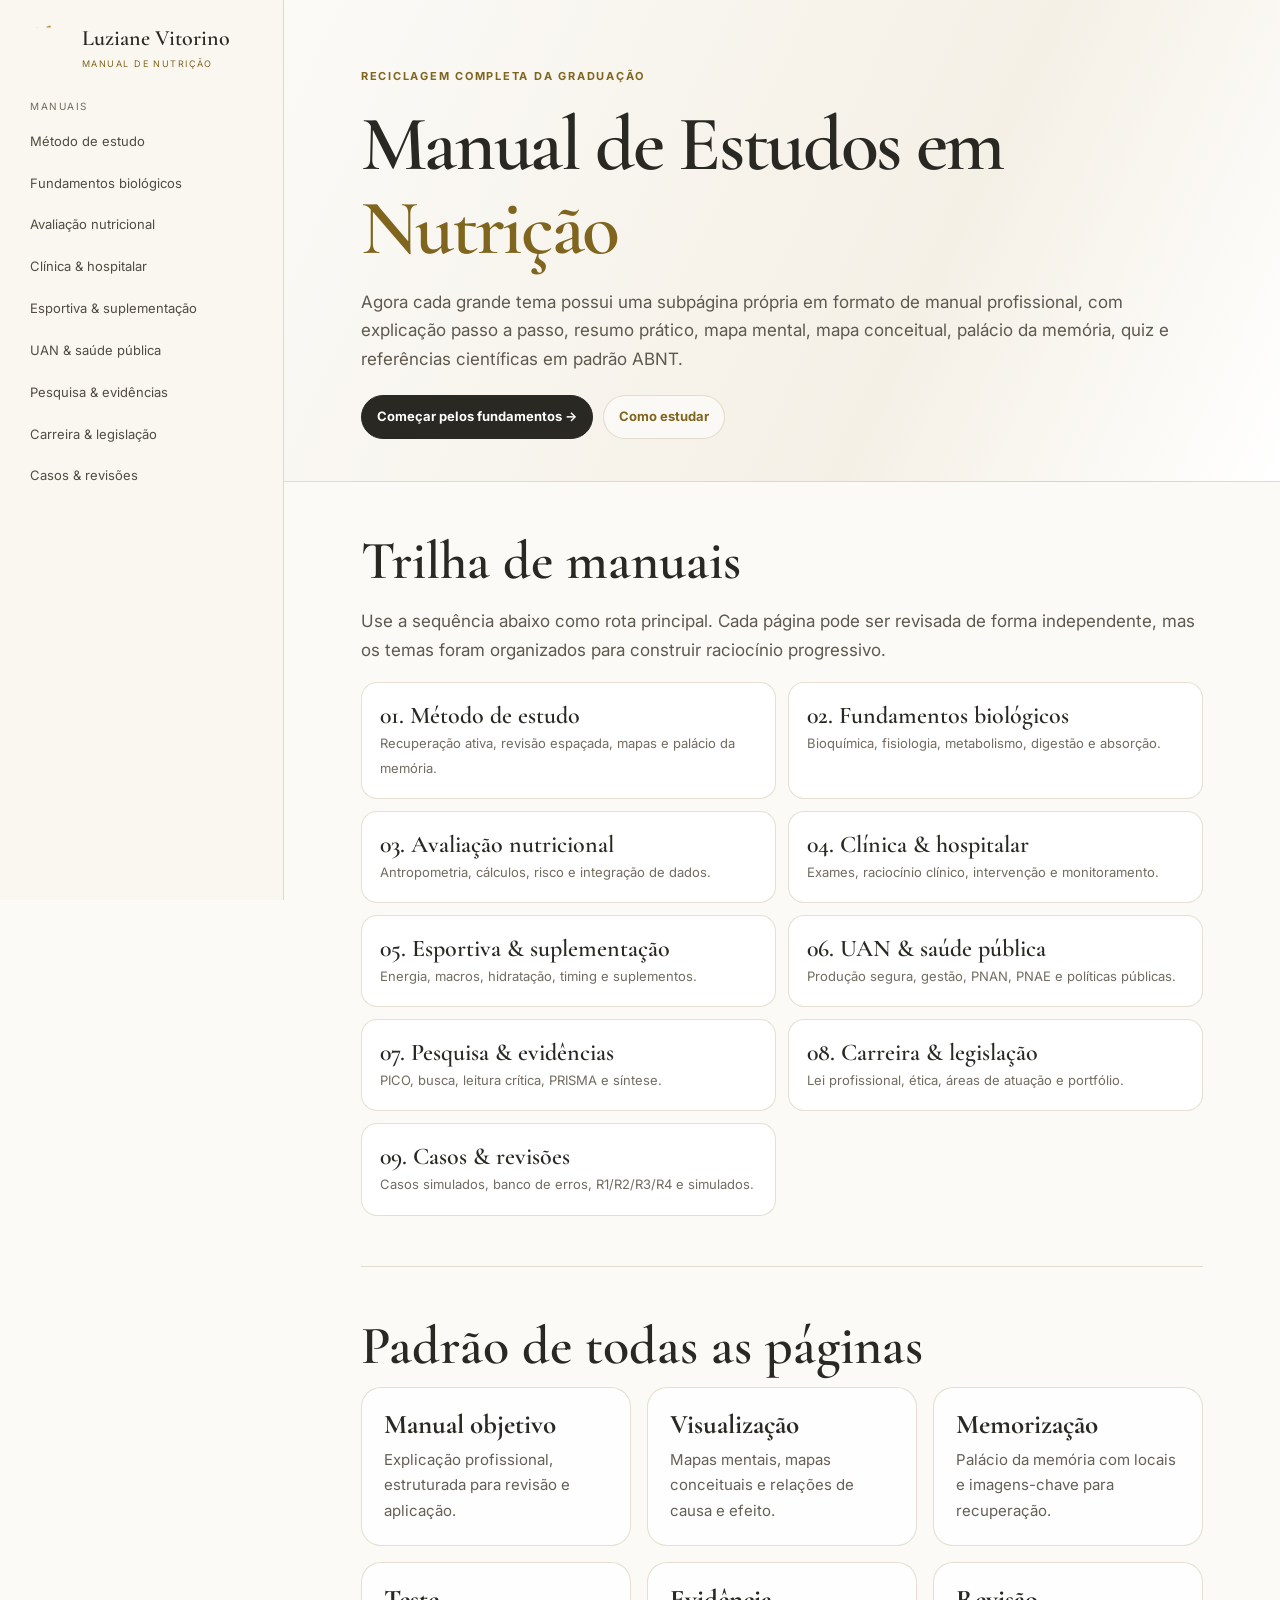
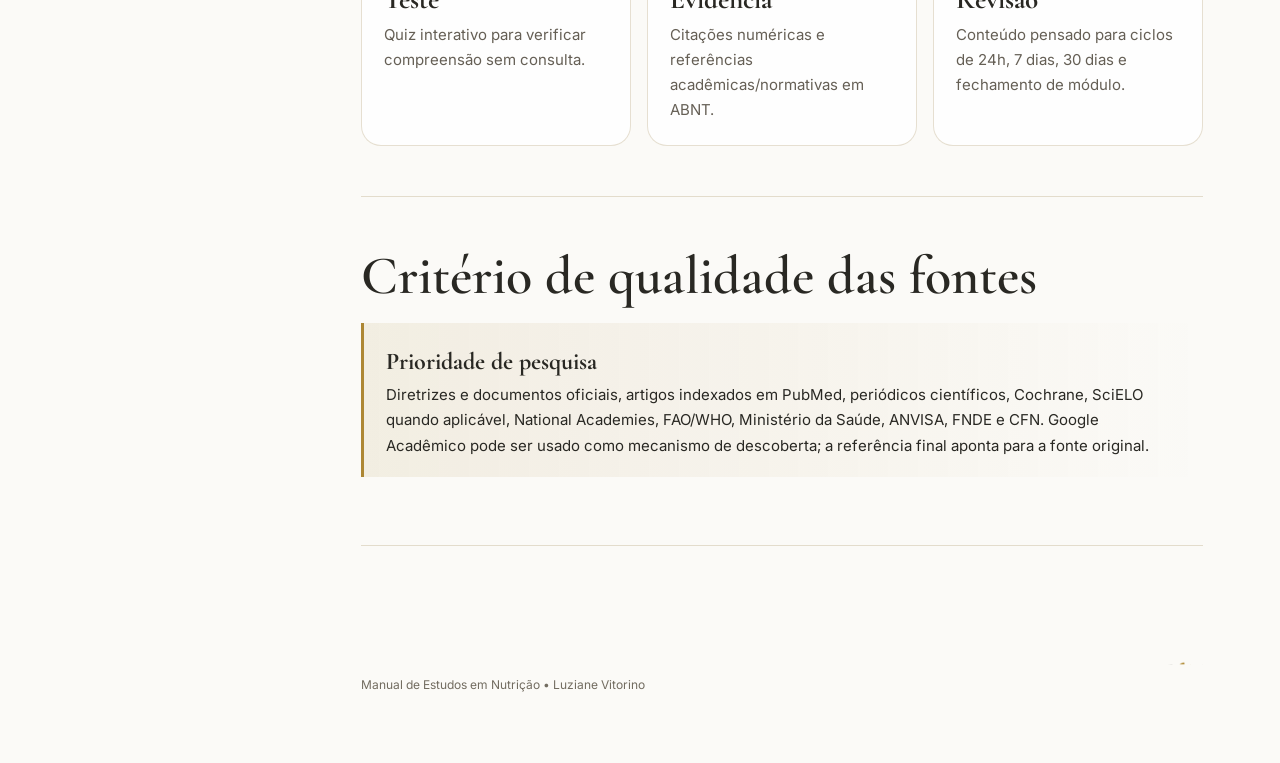
==== commit 725ff3c2: "Add research-based nutrition topic manuals" ====
--- a/index.html
+++ b/index.html
@@ -1,30 +1,32 @@
-<!doctype html>
-<html lang="pt-BR">
-<head>
-<meta charset="utf-8"><meta name="viewport" content="width=device-width,initial-scale=1"><meta name="theme-color" content="#a9822f">
-<title>Manual de Estudos em Nutrição | Luziane Vitorino</title>
-<meta name="description" content="Manual pessoal de estudos em Nutrição: fundamentos, clínica, esportiva, UAN, pesquisa, carreira e revisões.">
-<link rel="preconnect" href="https://fonts.googleapis.com"><link rel="preconnect" href="https://fonts.gstatic.com" crossorigin><link href="https://fonts.googleapis.com/css2?family=Cormorant+Garamond:wght@500;600;700&family=Inter:wght@400;500;600;700&display=swap" rel="stylesheet">
-<style>
-:root{--gold:#ad8734;--deep:#80651f;--ink:#292823;--muted:#726c60;--paper:#fbfaf7;--cream:#f2eee4;--line:rgba(128,101,31,.2);--r:20px}*{box-sizing:border-box}html{scroll-behavior:smooth}body{margin:0;background:#fbfaf7;color:var(--ink);font:15px/1.65 Inter,sans-serif}a{color:inherit}.layout{display:grid;grid-template-columns:280px 1fr;max-width:1500px;margin:auto;min-height:100vh}aside{position:sticky;top:0;height:100vh;padding:25px 20px;background:rgba(249,247,240,.97);border-right:1px solid var(--line);overflow:auto}.brand{display:flex;align-items:center;gap:12px;text-decoration:none;margin-bottom:28px}.brand img{width:52px;height:52px;object-fit:contain}.brand b,h1,h2,h3{font-family:"Cormorant Garamond",serif}.brand b{font-size:23px;line-height:1}.brand small{display:block;color:var(--deep);font-size:9px;letter-spacing:.18em;text-transform:uppercase;margin-top:4px}.nav-title{font-size:10px;text-transform:uppercase;letter-spacing:.15em;color:var(--muted);margin:18px 10px 8px}nav a{display:flex;gap:9px;padding:8px 10px;margin:2px 0;border-radius:11px;text-decoration:none;font-size:13px;color:#504b42}nav a:hover,nav a.active{background:rgba(173,135,52,.11);color:var(--deep)}nav i{font-style:normal;color:var(--gold);width:22px;font-family:"Cormorant Garamond",serif;font-size:16px}.progress-box{border:1px solid var(--line);border-radius:15px;background:#fff9;padding:15px;margin-top:24px}.track{height:7px;background:#e9e1d0;border-radius:9px;overflow:hidden;margin:9px 0}.bar{height:100%;width:0;background:linear-gradient(90deg,var(--deep),#d6bb74)}main{min-width:0}.hero{min-height:610px;padding:65px clamp(26px,6vw,84px);display:grid;grid-template-columns:1.1fr .9fr;gap:44px;align-items:center;border-bottom:1px solid var(--line)}.eyebrow{color:var(--deep);font-size:11px;letter-spacing:.16em;text-transform:uppercase;font-weight:700}.eyebrow:before{content:"";display:inline-block;width:32px;height:1px;background:var(--gold);vertical-align:middle;margin-right:9px}h1{font-size:clamp(48px,7vw,88px);line-height:.98;margin:18px 0;font-weight:600;letter-spacing:-.03em}h1 em{font-style:normal;color:var(--deep)}.hero p{font-size:17px;color:#5f594f;max-width:700px}.actions{display:flex;gap:10px;flex-wrap:wrap;margin-top:25px}.btn{border:1px solid var(--line);border-radius:999px;padding:11px 17px;background:transparent;cursor:pointer;font-weight:700;font-size:13px;text-decoration:none}.primary{background:var(--ink);color:#fff;border-color:var(--ink)}.visual{background:#fff;border:1px solid var(--line);border-radius:28px;overflow:hidden;box-shadow:0 20px 55px #41351d12}.visual img{display:block;width:100%;height:auto}.content{padding:0 clamp(26px,6vw,84px) 80px}.tools{position:sticky;top:14px;z-index:5;display:flex;justify-content:flex-end;padding-top:16px}.search{width:min(360px,100%);border:1px solid var(--line);border-radius:999px;padding:10px 15px;background:#fffc;outline:none}section{padding:62px 0;border-bottom:1px solid var(--line);scroll-margin-top:20px}.head{display:grid;grid-template-columns:90px 1fr;gap:24px;align-items:end;margin-bottom:30px}.num{font:48px/1 "Cormorant Garamond",serif;color:var(--gold)}h2{font-size:clamp(36px,5vw,58px);line-height:1;margin:0;font-weight:600}.head p{margin:9px 0 0;color:var(--muted);max-width:760px}.grid{display:grid;grid-template-columns:repeat(3,1fr);gap:16px}.grid.two{grid-template-columns:repeat(2,1fr)}.card{background:#ffffffc7;border:1px solid var(--line);border-radius:var(--r);padding:23px}.card h3{font-size:28px;line-height:1.1;margin:0 0 8px}.card p{margin:0;color:#676157;font-size:14px}.method{counter-reset:n}.method .card:before{counter-increment:n;content:counter(n,decimal-leading-zero);display:block;font:34px "Cormorant Garamond",serif;color:var(--gold);margin-bottom:8px}.note{border-left:3px solid var(--gold);padding:21px 24px;background:linear-gradient(90deg,#ad873414,transparent);border-radius:0 15px 15px 0;margin-bottom:28px}.note b{font:25px "Cormorant Garamond",serif}.lessons{display:grid;gap:11px}.lesson{display:grid;grid-template-columns:42px 1fr auto;gap:13px;align-items:center;background:#ffffffbc;border:1px solid var(--line);border-radius:15px;padding:14px 16px}.badge{width:36px;height:36px;border-radius:50%;display:grid;place-items:center;background:var(--cream);color:var(--deep);font:700 19px "Cormorant Garamond",serif}.lesson strong{display:block;font-size:14px}.lesson small{color:var(--muted)}input[type=checkbox]{width:19px;height:19px;accent-color:var(--deep)}details{background:#ffffffbc;border:1px solid var(--line);border-radius:17px;margin:11px 0;overflow:hidden}summary{cursor:pointer;padding:18px 21px;list-style:none}summary h3{font-size:27px;margin:0}.detail{padding:0 21px 20px;color:#625c52}.pill{display:inline-block;border:1px solid var(--line);border-radius:999px;padding:4px 9px;font-size:10px;font-weight:700;text-transform:uppercase;letter-spacing:.08em;color:var(--deep);margin-bottom:11px}.focus aside{display:none}.focus .layout{grid-template-columns:1fr;max-width:1180px}footer{padding:40px clamp(26px,6vw,84px) 55px;display:flex;justify-content:space-between;align-items:center;color:var(--muted);font-size:12px}footer img{width:54px}.menu{display:none;position:fixed;right:18px;bottom:18px;width:50px;height:50px;border:0;border-radius:50%;background:var(--ink);color:white;z-index:40}@media(max-width:950px){.layout{grid-template-columns:1fr}aside{position:fixed;left:0;top:0;bottom:0;width:min(320px,88vw);transform:translateX(-105%);transition:.2s;z-index:30;box-shadow:20px 0 50px #0002}body.open aside{transform:none}.menu{display:block}.hero{grid-template-columns:1fr;min-height:auto}.visual{max-width:720px}.grid{grid-template-columns:1fr 1fr}}@media(max-width:650px){h1{font-size:50px}.hero,.content{padding-left:20px;padding-right:20px}.head{grid-template-columns:1fr;gap:4px}.grid,.grid.two{grid-template-columns:1fr}.lesson{grid-template-columns:38px 1fr auto}.tools{justify-content:stretch}.search{width:100%}}@media print{aside,.tools,.actions,.menu{display:none!important}.layout{display:block}.hero{min-height:0;grid-template-columns:1fr}.visual{max-width:450px}body{background:#fff}}
-</style>
-</head>
-<body>
-<div class="layout">
-<aside><a class="brand" href="#inicio"><img src="assets/logo-gold.png" alt="Logo Luziane Vitorino"><div><b>Luziane Vitorino</b><small>Manual de Nutrição</small></div></a><div class="nav-title">Navegação</div><nav id="nav"><a href="#inicio"><i>00</i>Início</a><a href="#metodo"><i>01</i>Método de estudo</a><a href="#fundamentos"><i>02</i>Fundamentos biológicos</a><a href="#avaliacao"><i>03</i>Avaliação & cálculos</a><a href="#clinica"><i>04</i>Clínica & hospitalar</a><a href="#esportiva"><i>05</i>Esportiva & suplementação</a><a href="#uan"><i>06</i>UAN & saúde pública</a><a href="#pesquisa"><i>07</i>Pesquisa & evidências</a><a href="#carreira"><i>08</i>Concursos & carreira</a><a href="#revisoes"><i>09</i>Casos & revisões</a></nav><div class="progress-box"><b>Seu progresso</b><div class="track"><div class="bar" id="bar"></div></div><small><span id="pct">0%</span> das aulas iniciais</small></div></aside>
-<main><header class="hero" id="inicio"><div><span class="eyebrow">Reciclagem completa da graduação</span><h1>Manual de Estudos em <em>Nutrição</em></h1><p>Uma trilha do básico ao avançado para reconstruir fundamentos, recuperar segurança profissional e integrar teoria, prática, raciocínio clínico e ciência.</p><div class="actions"><a class="btn primary" href="#fundamentos">Começar pelos fundamentos →</a><button class="btn" id="focus">Modo foco</button><button class="btn" onclick="print()">Imprimir / salvar PDF</button></div></div><figure class="visual"><img src="assets/brand-reference.webp" alt="Identidade visual Luziane Vitorino Nutricionista"></figure></header>
-<div class="content"><div class="tools"><input class="search" id="q" placeholder="Pesquisar no manual…" aria-label="Pesquisar"></div>
-<section id="metodo"><div class="head"><div class="num">01</div><div><h2>Método de estudo</h2><p>Transformar leitura passiva em conhecimento utilizável no mundo real.</p></div></div><div class="grid method searchable"><article class="card"><h3>Entender</h3><p>Revisar o conceito em linguagem clara e ligá-lo à fisiologia e à prática.</p></article><article class="card"><h3>Aplicar</h3><p>Usar exemplos, exercícios curtos e situações profissionais.</p></article><article class="card"><h3>Explicar</h3><p>Responder sem consultar o material para testar domínio real.</p></article><article class="card"><h3>Revisar</h3><p>R1 em 24h, R2 em 7 dias, R3 em 30 dias e revisão do módulo.</p></article><article class="card"><h3>Integrar</h3><p>Conectar bioquímica, fisiologia, exames, avaliação e conduta.</p></article><article class="card"><h3>Registrar</h3><p>Guardar exercícios, evidências, dificuldades e marcos de evolução.</p></article></div></section>
-<section id="fundamentos"><div class="head"><div class="num">02</div><div><h2>Fundamentos biológicos</h2><p>Bioquímica, fisiologia e metabolismo formam a base para interpretar exames e justificar condutas.</p></div></div><div class="note searchable"><b>Objetivo do módulo</b><div>Compreender o funcionamento do organismo antes de avançar para avaliação, prescrição e tomada de decisão.</div></div><div class="lessons searchable"><label class="lesson"><span class="badge">01</span><span><strong>Célula, homeostase e introdução ao metabolismo</strong><small>Organização celular • equilíbrio interno • metabolismo</small></span><input class="ck" type="checkbox" data-i="1"></label><label class="lesson"><span class="badge">02</span><span><strong>Água, pH e sistemas tampão</strong><small>Equilíbrio ácido-base • aplicações clínicas</small></span><input class="ck" type="checkbox" data-i="2"></label><label class="lesson"><span class="badge">03</span><span><strong>Carboidratos: estrutura, digestão e destino metabólico</strong><small>Glicose • glicogênio • energia</small></span><input class="ck" type="checkbox" data-i="3"></label><label class="lesson"><span class="badge">04</span><span><strong>Lipídios: estrutura, digestão, transporte e funções</strong><small>Ácidos graxos • lipoproteínas • oxidação</small></span><input class="ck" type="checkbox" data-i="4"></label><label class="lesson"><span class="badge">05</span><span><strong>Proteínas, aminoácidos e enzimas</strong><small>Estrutura • funções • catálise</small></span><input class="ck" type="checkbox" data-i="5"></label><label class="lesson"><span class="badge">06</span><span><strong>ATP e integração do metabolismo energético</strong><small>Jejum • estado alimentado • produção de energia</small></span><input class="ck" type="checkbox" data-i="6"></label><label class="lesson"><span class="badge">07</span><span><strong>Fisiologia digestiva I</strong><small>Motilidade • secreções • regulação gastrointestinal</small></span><input class="ck" type="checkbox" data-i="7"></label><label class="lesson"><span class="badge">08</span><span><strong>Fisiologia digestiva II: digestão e absorção</strong><small>Macro e micronutrientes • transportadores</small></span><input class="ck" type="checkbox" data-i="8"></label></div></section>
-<section id="avaliacao"><div class="head"><div class="num">03</div><div><h2>Avaliação nutricional & cálculos</h2><p>Transformar dados em diagnóstico nutricional, prioridades e acompanhamento.</p></div></div><div class="grid searchable"><article class="card"><span class="pill">Antropometria</span><h3>Medidas e composição corporal</h3><p>Peso, estatura, IMC, circunferências, dobras e limitações dos métodos.</p></article><article class="card"><span class="pill">Energia</span><h3>Cálculo energético</h3><p>Necessidades, atividade, objetivos clínicos e interpretação das estimativas.</p></article><article class="card"><span class="pill">Avaliação</span><h3>Integração de dados</h3><p>História clínica, alimentação, sintomas, evolução de peso e contexto.</p></article></div></section>
-<section id="clinica"><div class="head"><div class="num">04</div><div><h2>Clínica & hospitalar</h2><p>Da interpretação de exames à construção de uma conduta coerente e segura.</p></div></div><div class="grid two searchable"><article class="card"><h3>Exames laboratoriais</h3><p>Marcadores glicêmicos, lipídicos, hematológicos, hepáticos, renais e nutricionais em contexto.</p></article><article class="card"><h3>Raciocínio clínico</h3><p>Problema → hipótese → dados → objetivo → intervenção → monitoramento.</p></article><article class="card"><h3>Plano alimentar</h3><p>Adequação, preferências, rotina, adesão e avaliação contínua.</p></article><article class="card"><h3>Ambiente hospitalar</h3><p>Triagem, risco nutricional, evolução, dietas e equipe multiprofissional.</p></article></div></section>
-<section id="esportiva"><div class="head"><div class="num">05</div><div><h2>Esportiva & suplementação</h2><p>Desempenho, recuperação, composição corporal e uso crítico de suplementos.</p></div></div><details class="searchable" open><summary><h3>Nutrição esportiva</h3></summary><div class="detail">Demandas energéticas • macronutrientes no treinamento • hidratação • pré, intra e pós-treino • periodização.</div></details><details class="searchable"><summary><h3>Suplementação baseada em evidências</h3></summary><div class="detail">Necessidade real • dose • segurança • interação • creatina • proteína em pó • cafeína e outros ergogênicos.</div></details></section>
-<section id="uan"><div class="head"><div class="num">06</div><div><h2>UAN & saúde pública</h2><p>Gestão, segurança dos alimentos, planejamento coletivo e atuação populacional.</p></div></div><div class="grid two searchable"><article class="card"><h3>UAN</h3><p>Cardápios, pedidos, estoque, temperaturas, amostras, boas práticas, custos e desperdício.</p></article><article class="card"><h3>Saúde pública</h3><p>Políticas de alimentação e nutrição, território, vulnerabilidade e educação alimentar.</p></article></div></section>
-<section id="pesquisa"><div class="head"><div class="num">07</div><div><h2>Pesquisa científica & evidências</h2><p>Encontrar, avaliar e usar evidências para sustentar decisões profissionais.</p></div></div><div class="grid searchable"><article class="card"><h3>Pergunta científica</h3><p>Transformar dúvidas em perguntas pesquisáveis e definir palavras-chave.</p></article><article class="card"><h3>Leitura crítica</h3><p>Desenho, população, intervenção, desfechos, viés e relevância clínica.</p></article><article class="card"><h3>Produção científica</h3><p>Projeto, revisão, referências, artigo e portfólio.</p></article></div></section>
-<section id="carreira"><div class="head"><div class="num">08</div><div><h2>Concursos, processos seletivos & carreira</h2><p>Treinar conhecimento técnico também para provas e contratação.</p></div></div><div class="grid two searchable"><article class="card"><h3>Primeiro emprego</h3><p>Casos simulados, entrevista, comunicação e evidências de competência.</p></article><article class="card"><h3>Concursos e seleções</h3><p>Questões comentadas, legislação profissional e simulados cumulativos.</p></article></div></section>
-<section id="revisoes"><div class="head"><div class="num">09</div><div><h2>Casos, exercícios & revisões</h2><p>Consolidar é conseguir recuperar e usar o conteúdo sem depender do material aberto.</p></div></div><div class="grid two searchable"><article class="card"><span class="pill">R1 · 24h</span><h3>Recuperação rápida</h3><p>Relembrar conceitos e responder perguntas sem consulta.</p></article><article class="card"><span class="pill">R2 · 7 dias</span><h3>Aplicação</h3><p>Resolver exercício ou mini caso.</p></article><article class="card"><span class="pill">R3 · 30 dias</span><h3>Integração</h3><p>Conectar o tema a sistemas, exames e condutas.</p></article><article class="card"><span class="pill">R4 · módulo</span><h3>Simulado cumulativo</h3><p>Revisar o módulo e registrar pontos frágeis.</p></article></div><div class="note searchable" style="margin-top:22px"><b>Critério de avanço</b><div>O conteúdo está consolidado quando você consegue explicá-lo com suas palavras e aplicá-lo corretamente em exercício, caso ou decisão profissional.</div></div></section>
-</div><footer><div><b>Manual de Estudos em Nutrição</b><br>Conteúdo educacional em construção contínua.</div><img src="assets/logo-gold.png" alt=""></footer></main></div>
-<button class="menu" id="menu" aria-label="Abrir menu">☰</button>
-<script>
-const c=[...document.querySelectorAll('.ck')],K='nutri-manual-v1';function draw(){let n=c.filter(x=>x.checked).length,p=Math.round(n/c.length*100);bar.style.width=p+'%';pct.textContent=p+'%'}function load(){let s=JSON.parse(localStorage.getItem(K)||'{}');c.forEach(x=>x.checked=!!s[x.dataset.i]);draw()}c.forEach(x=>x.onchange=()=>{let s=JSON.parse(localStorage.getItem(K)||'{}');s[x.dataset.i]=x.checked;localStorage.setItem(K,JSON.stringify(s));draw()});load();focus.onclick=()=>{document.body.classList.toggle('focus');focus.textContent=document.body.classList.contains('focus')?'Sair do modo foco':'Modo foco'};q.oninput=()=>{let v=q.value.trim().toLocaleLowerCase('pt-BR');document.querySelectorAll('.searchable').forEach(e=>e.style.display=!v||e.textContent.toLocaleLowerCase('pt-BR').includes(v)?'':'none')};let links=[...document.querySelectorAll('nav a')];new IntersectionObserver(es=>{let e=es.filter(x=>x.isIntersecting)[0];if(e)links.forEach(a=>a.classList.toggle('active',a.hash==='#'+e.target.id))},{rootMargin:'-20% 0px -65% 0px'}).observe(document.querySelector('#inicio'));document.querySelectorAll('section').forEach(s=>new IntersectionObserver(es=>{if(es[0].isIntersecting)links.forEach(a=>a.classList.toggle('active',a.hash==='#'+s.id))},{rootMargin:'-20% 0px -65% 0px'}).observe(s));menu.onclick=()=>document.body.classList.toggle('open');links.forEach(a=>a.onclick=()=>document.body.classList.remove('open'));
-</script></body></html>+<!doctype html><html lang="pt-BR"><head><meta charset="utf-8"><meta name="viewport" content="width=device-width,initial-scale=1">
+<title>Manual de Estudos em Nutrição | Luziane Vitorino</title><meta name="description" content="Manual de estudos em Nutrição com subpáginas, mapas, revisões, quizzes e referências científicas.">
+<link rel="preconnect" href="https://fonts.googleapis.com"><link rel="preconnect" href="https://fonts.gstatic.com" crossorigin>
+<link href="https://fonts.googleapis.com/css2?family=Cormorant+Garamond:wght@500;600;700&family=Inter:wght@400;500;600;700&display=swap" rel="stylesheet">
+<link rel="stylesheet" href="assets/manual.css"></head><body>
+<div class="site"><aside><a class="brand" href="index.html"><img src="assets/logo-gold.png" alt="Logo Luziane Vitorino"><div><b>Luziane Vitorino</b><small>Manual de Nutrição</small></div></a>
+<div class="nav-title">Manuais</div><nav class="nav">
+<a href="temas/metodo-estudo.html">Método de estudo</a><a href="temas/fundamentos-biologicos.html">Fundamentos biológicos</a><a href="temas/avaliacao-nutricional.html">Avaliação nutricional</a><a href="temas/clinica-hospitalar.html">Clínica & hospitalar</a><a href="temas/esportiva-suplementacao.html">Esportiva & suplementação</a><a href="temas/uan-saude-publica.html">UAN & saúde pública</a><a href="temas/pesquisa-evidencias.html">Pesquisa & evidências</a><a href="temas/carreira-legislacao.html">Carreira & legislação</a><a href="temas/casos-revisoes.html">Casos & revisões</a></nav></aside>
+<main><header class="hero"><span class="eyebrow">Reciclagem completa da graduação</span><h1>Manual de Estudos em <em style="color:var(--deep);font-style:normal">Nutrição</em></h1><p>Agora cada grande tema possui uma subpágina própria em formato de manual profissional, com explicação passo a passo, resumo prático, mapa mental, mapa conceitual, palácio da memória, quiz e referências científicas em padrão ABNT.</p><div class="actions"><a class="btn primary" href="temas/fundamentos-biologicos.html">Começar pelos fundamentos →</a><a class="btn" href="temas/metodo-estudo.html">Como estudar</a></div></header>
+<div class="content">
+<section class="section"><h2>Trilha de manuais</h2><p class="lead">Use a sequência abaixo como rota principal. Cada página pode ser revisada de forma independente, mas os temas foram organizados para construir raciocínio progressivo.</p>
+<div class="topic-list">
+<a class="topic-link" href="temas/metodo-estudo.html"><b>01. Método de estudo</b><span>Recuperação ativa, revisão espaçada, mapas e palácio da memória.</span></a>
+<a class="topic-link" href="temas/fundamentos-biologicos.html"><b>02. Fundamentos biológicos</b><span>Bioquímica, fisiologia, metabolismo, digestão e absorção.</span></a>
+<a class="topic-link" href="temas/avaliacao-nutricional.html"><b>03. Avaliação nutricional</b><span>Antropometria, cálculos, risco e integração de dados.</span></a>
+<a class="topic-link" href="temas/clinica-hospitalar.html"><b>04. Clínica & hospitalar</b><span>Exames, raciocínio clínico, intervenção e monitoramento.</span></a>
+<a class="topic-link" href="temas/esportiva-suplementacao.html"><b>05. Esportiva & suplementação</b><span>Energia, macros, hidratação, timing e suplementos.</span></a>
+<a class="topic-link" href="temas/uan-saude-publica.html"><b>06. UAN & saúde pública</b><span>Produção segura, gestão, PNAN, PNAE e políticas públicas.</span></a>
+<a class="topic-link" href="temas/pesquisa-evidencias.html"><b>07. Pesquisa & evidências</b><span>PICO, busca, leitura crítica, PRISMA e síntese.</span></a>
+<a class="topic-link" href="temas/carreira-legislacao.html"><b>08. Carreira & legislação</b><span>Lei profissional, ética, áreas de atuação e portfólio.</span></a>
+<a class="topic-link" href="temas/casos-revisoes.html"><b>09. Casos & revisões</b><span>Casos simulados, banco de erros, R1/R2/R3/R4 e simulados.</span></a>
+</div></section>
+<section class="section"><h2>Padrão de todas as páginas</h2><div class="grid">
+<div class="card"><h3>Manual objetivo</h3><p>Explicação profissional, estruturada para revisão e aplicação.</p></div>
+<div class="card"><h3>Visualização</h3><p>Mapas mentais, mapas conceituais e relações de causa e efeito.</p></div>
+<div class="card"><h3>Memorização</h3><p>Palácio da memória com locais e imagens-chave para recuperação.</p></div>
+<div class="card"><h3>Teste</h3><p>Quiz interativo para verificar compreensão sem consulta.</p></div>
+<div class="card"><h3>Evidência</h3><p>Citações numéricas e referências acadêmicas/normativas em ABNT.</p></div>
+<div class="card"><h3>Revisão</h3><p>Conteúdo pensado para ciclos de 24h, 7 dias, 30 dias e fechamento de módulo.</p></div>
+</div></section>
+<section class="section"><h2>Critério de qualidade das fontes</h2><div class="note"><b>Prioridade de pesquisa</b><div>Diretrizes e documentos oficiais, artigos indexados em PubMed, periódicos científicos, Cochrane, SciELO quando aplicável, National Academies, FAO/WHO, Ministério da Saúde, ANVISA, FNDE e CFN. Google Acadêmico pode ser usado como mecanismo de descoberta; a referência final aponta para a fonte original.</div></div></section>
+</div><footer><span>Manual de Estudos em Nutrição • Luziane Vitorino</span><img src="assets/logo-gold.png" alt=""></footer></main></div><button class="menu" aria-label="Menu">☰</button><script src="assets/manual.js"></script></body></html>
--- a/assets/manual.css
+++ b/assets/manual.css
@@ -0,0 +1,24 @@
+:root{--gold:#ad8734;--deep:#80651f;--ink:#292823;--muted:#726c60;--paper:#fbfaf7;--cream:#f2eee4;--line:rgba(128,101,31,.20);--green:#596b56;--r:20px}
+*{box-sizing:border-box}html{scroll-behavior:smooth}body{margin:0;background:var(--paper);color:var(--ink);font:15px/1.68 Inter,system-ui,-apple-system,Segoe UI,sans-serif}
+a{color:var(--deep)}h1,h2,h3,h4{font-family:"Cormorant Garamond",Georgia,serif;line-height:1.08}
+.site{max-width:1460px;margin:auto;min-height:100vh;display:grid;grid-template-columns:284px 1fr}
+aside{position:sticky;top:0;height:100vh;overflow:auto;padding:24px 20px;border-right:1px solid var(--line);background:rgba(249,247,240,.97)}
+.brand{display:flex;align-items:center;gap:12px;text-decoration:none;color:var(--ink);margin-bottom:24px}.brand img{width:50px;height:50px;object-fit:contain}.brand b{font:600 22px/1 "Cormorant Garamond",serif}.brand small{display:block;color:var(--deep);text-transform:uppercase;letter-spacing:.16em;font-size:9px;margin-top:4px}
+.nav-title{font-size:10px;text-transform:uppercase;letter-spacing:.15em;color:var(--muted);margin:18px 10px 7px}.nav a{display:block;text-decoration:none;padding:9px 10px;border-radius:11px;color:#514c43;font-size:13px;margin:2px 0}.nav a:hover,.nav a.active{background:rgba(173,135,52,.10);color:var(--deep)}
+main{min-width:0}.hero{padding:62px clamp(24px,6vw,88px) 42px;border-bottom:1px solid var(--line);background:linear-gradient(115deg,#fbfaf7,#f5f0e6 64%,#fff)}.eyebrow{font-size:11px;letter-spacing:.16em;text-transform:uppercase;color:var(--deep);font-weight:700}.hero h1{font-size:clamp(46px,7vw,78px);font-weight:600;letter-spacing:-.03em;margin:15px 0 14px}.hero p{max-width:820px;color:#5e594f;font-size:17px}.hero .actions{display:flex;flex-wrap:wrap;gap:10px;margin-top:22px}
+.btn{display:inline-flex;align-items:center;gap:8px;padding:10px 15px;border-radius:999px;border:1px solid var(--line);text-decoration:none;font-weight:700;font-size:13px;background:#fff8}.btn.primary{background:var(--ink);color:#fff;border-color:var(--ink)}
+.content{padding:0 clamp(24px,6vw,88px) 80px}.section{padding:50px 0;border-bottom:1px solid var(--line)}.section h2{font-size:clamp(34px,4.6vw,54px);font-weight:600;margin:0 0 12px}.lead{font-size:17px;color:#5e594f;max-width:880px}.small{font-size:12px;color:var(--muted)}
+.grid{display:grid;grid-template-columns:repeat(3,minmax(0,1fr));gap:16px}.grid.two{grid-template-columns:repeat(2,minmax(0,1fr))}.card{border:1px solid var(--line);background:#ffffffc9;border-radius:var(--r);padding:22px}.card h3{font-size:27px;margin:0 0 8px}.card p{margin:0;color:#655f55}.card ul{margin:10px 0 0;padding-left:19px}
+.note{border-left:3px solid var(--gold);border-radius:0 15px 15px 0;background:linear-gradient(90deg,rgba(173,135,52,.11),transparent);padding:19px 22px;margin:18px 0}.note b{font-family:"Cormorant Garamond",serif;font-size:24px}
+.steps{counter-reset:step;display:grid;gap:12px}.step{position:relative;padding:18px 18px 18px 62px;border:1px solid var(--line);border-radius:16px;background:#fff}.step:before{counter-increment:step;content:counter(step);position:absolute;left:17px;top:17px;width:32px;height:32px;border-radius:50%;display:grid;place-items:center;background:var(--cream);color:var(--deep);font-weight:800}
+.mindmap,.conceptmap{display:flex;flex-wrap:wrap;gap:12px;align-items:stretch}.node{min-width:170px;flex:1 1 180px;border:1px solid var(--line);border-radius:16px;padding:16px;background:#fff;position:relative}.node.root{background:linear-gradient(135deg,#80651f,#c6a354);color:#fff}.node h4{font-size:22px;margin:0 0 6px}.arrow{display:grid;place-items:center;color:var(--gold);font-size:26px}
+.palace{display:grid;grid-template-columns:repeat(4,1fr);gap:12px}.room{border:1px dashed rgba(128,101,31,.36);border-radius:16px;padding:16px;background:linear-gradient(180deg,#fff,#faf6ee)}.room b{display:block;font-family:"Cormorant Garamond",serif;font-size:22px;color:var(--deep)}
+.quiz{display:grid;gap:14px}.q{border:1px solid var(--line);border-radius:16px;background:#fff;padding:18px}.q strong{display:block;margin-bottom:10px}.q label{display:block;margin:7px 0;cursor:pointer}.feedback{margin-top:9px;font-weight:700;min-height:22px}.ok{color:#2e6b47}.bad{color:#9b3d35}.quiz-actions{display:flex;gap:10px;flex-wrap:wrap}
+.refs{display:grid;gap:11px}.ref{padding:14px 16px;border:1px solid var(--line);border-radius:14px;background:#fff;font-size:13px}.ref a{word-break:break-word}
+.topic-list{display:grid;grid-template-columns:repeat(2,1fr);gap:12px}.topic-link{border:1px solid var(--line);border-radius:16px;padding:18px;background:#fff;text-decoration:none;color:var(--ink)}.topic-link b{display:block;font:600 24px "Cormorant Garamond",serif}.topic-link span{color:var(--muted);font-size:13px}
+table{width:100%;border-collapse:collapse;background:#fff;border:1px solid var(--line);border-radius:14px;overflow:hidden}th,td{padding:11px 12px;border-bottom:1px solid var(--line);vertical-align:top;text-align:left}th{background:#f3eee4}.cite{font-size:11px;vertical-align:super;color:var(--deep);text-decoration:none;font-weight:700}
+footer{padding:35px clamp(24px,6vw,88px) 54px;color:var(--muted);font-size:12px;display:flex;justify-content:space-between;align-items:center}footer img{width:48px}
+.menu{display:none;position:fixed;right:16px;bottom:16px;width:50px;height:50px;border:0;border-radius:50%;background:var(--ink);color:#fff;z-index:50}
+@media(max-width:980px){.site{grid-template-columns:1fr}aside{position:fixed;inset:0 auto 0 0;width:min(320px,88vw);transform:translateX(-105%);transition:.2s;z-index:40;box-shadow:20px 0 60px #0002}body.open aside{transform:none}.menu{display:block}.grid,.palace{grid-template-columns:1fr 1fr}.topic-list{grid-template-columns:1fr}}
+@media(max-width:640px){.hero,.content{padding-left:20px;padding-right:20px}.grid,.grid.two,.palace{grid-template-columns:1fr}.hero h1{font-size:48px}.mindmap,.conceptmap{display:grid}.arrow{transform:rotate(90deg)}}
+@media print{aside,.menu,.actions,.quiz-actions{display:none!important}.site{display:block}.hero{padding-top:20px}.section{break-inside:avoid}}
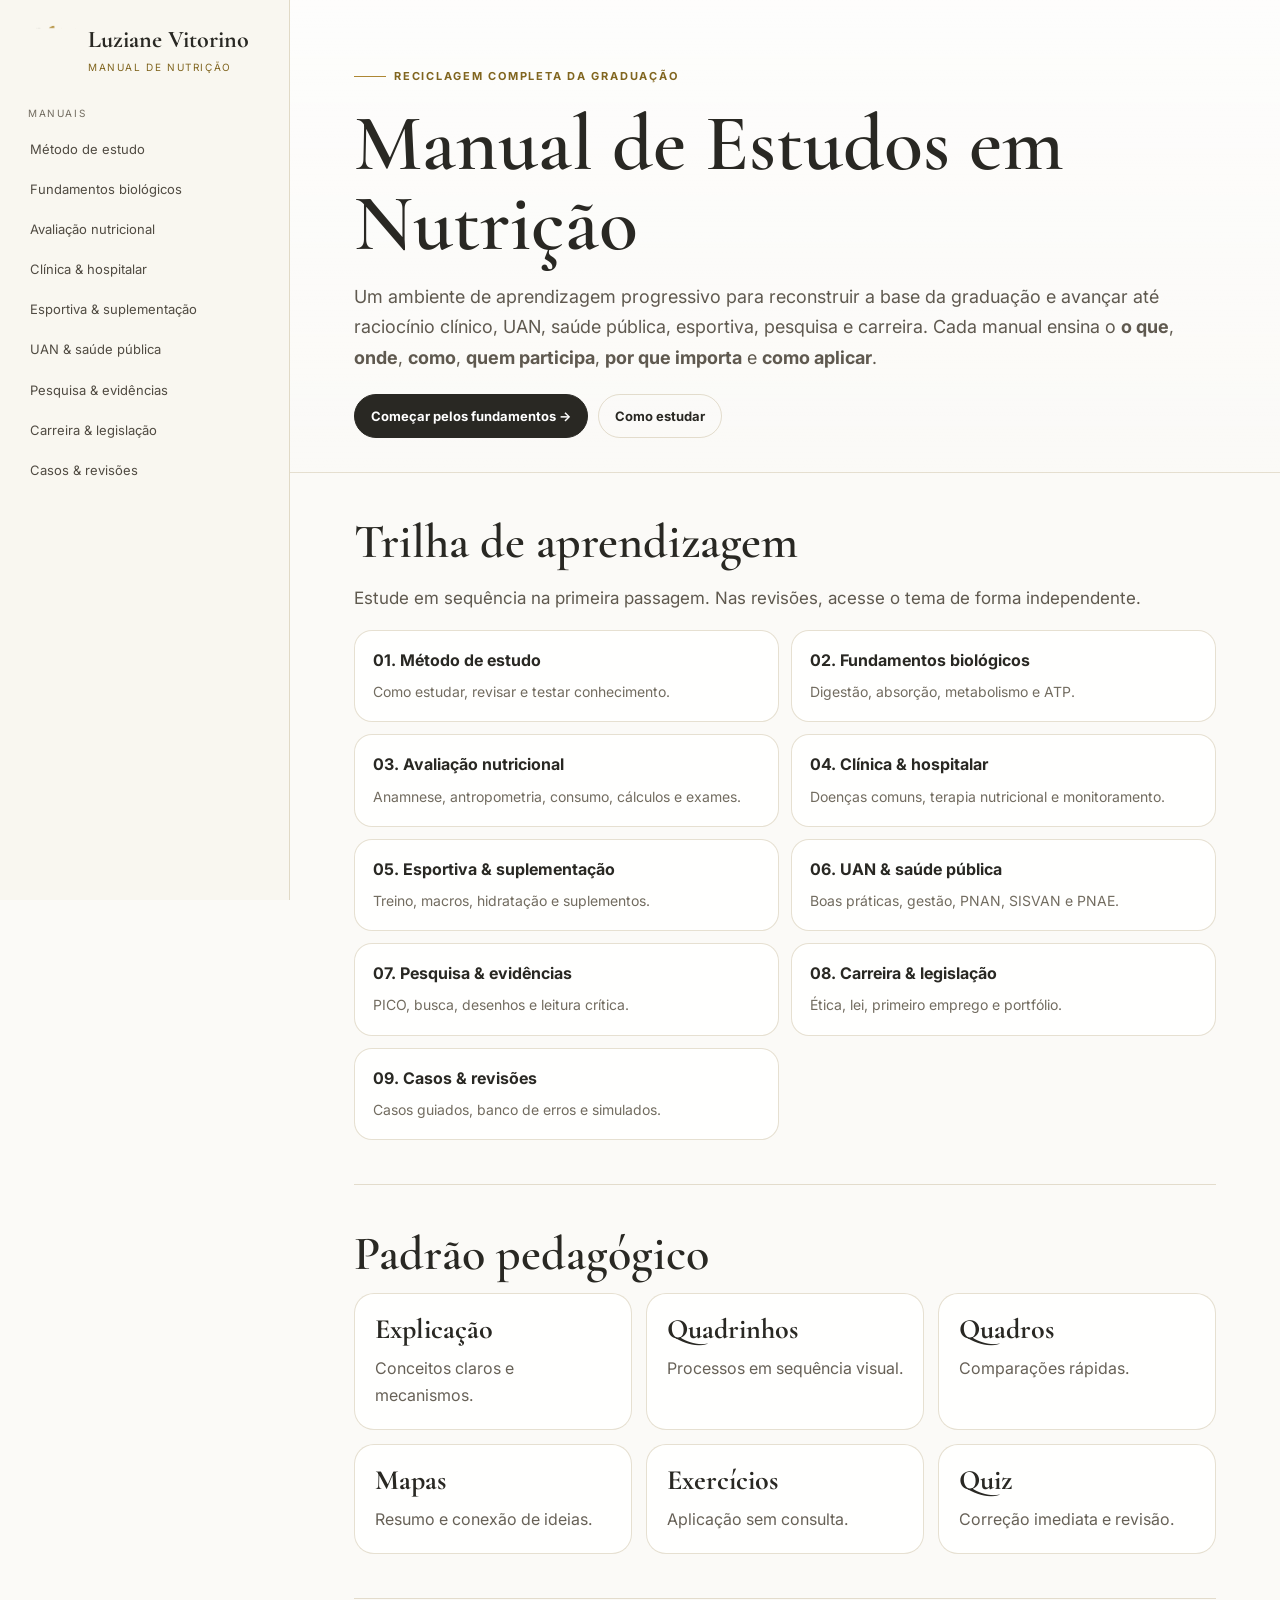
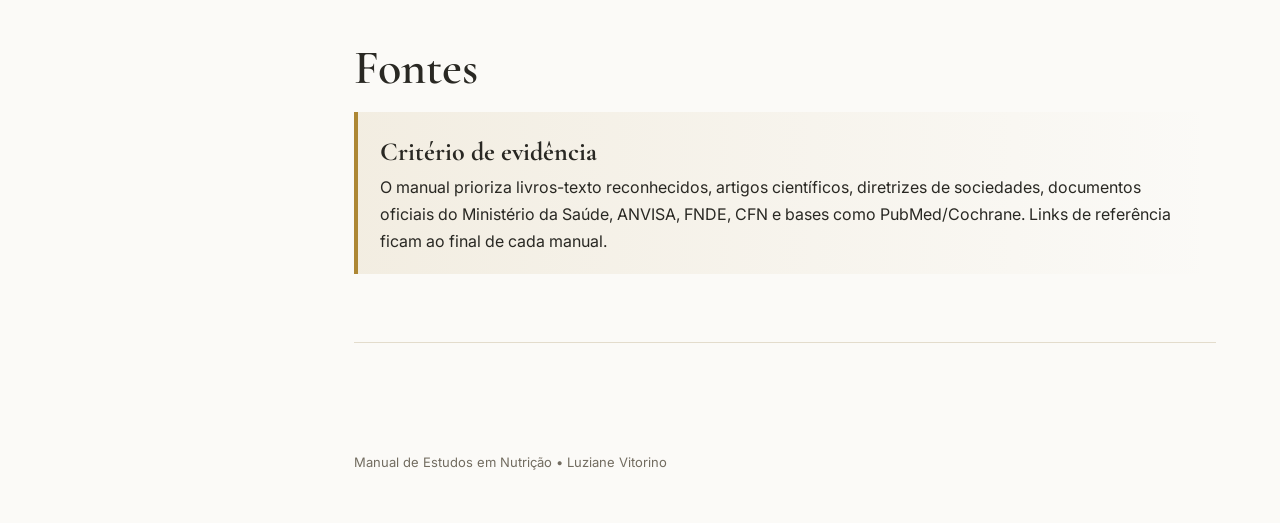
==== commit 54eb6933: "Expand nutrition learning manual" ====
--- a/index.html
+++ b/index.html
@@ -1,32 +1 @@
-<!doctype html><html lang="pt-BR"><head><meta charset="utf-8"><meta name="viewport" content="width=device-width,initial-scale=1">
-<title>Manual de Estudos em Nutrição | Luziane Vitorino</title><meta name="description" content="Manual de estudos em Nutrição com subpáginas, mapas, revisões, quizzes e referências científicas.">
-<link rel="preconnect" href="https://fonts.googleapis.com"><link rel="preconnect" href="https://fonts.gstatic.com" crossorigin>
-<link href="https://fonts.googleapis.com/css2?family=Cormorant+Garamond:wght@500;600;700&family=Inter:wght@400;500;600;700&display=swap" rel="stylesheet">
-<link rel="stylesheet" href="assets/manual.css"></head><body>
-<div class="site"><aside><a class="brand" href="index.html"><img src="assets/logo-gold.png" alt="Logo Luziane Vitorino"><div><b>Luziane Vitorino</b><small>Manual de Nutrição</small></div></a>
-<div class="nav-title">Manuais</div><nav class="nav">
-<a href="temas/metodo-estudo.html">Método de estudo</a><a href="temas/fundamentos-biologicos.html">Fundamentos biológicos</a><a href="temas/avaliacao-nutricional.html">Avaliação nutricional</a><a href="temas/clinica-hospitalar.html">Clínica & hospitalar</a><a href="temas/esportiva-suplementacao.html">Esportiva & suplementação</a><a href="temas/uan-saude-publica.html">UAN & saúde pública</a><a href="temas/pesquisa-evidencias.html">Pesquisa & evidências</a><a href="temas/carreira-legislacao.html">Carreira & legislação</a><a href="temas/casos-revisoes.html">Casos & revisões</a></nav></aside>
-<main><header class="hero"><span class="eyebrow">Reciclagem completa da graduação</span><h1>Manual de Estudos em <em style="color:var(--deep);font-style:normal">Nutrição</em></h1><p>Agora cada grande tema possui uma subpágina própria em formato de manual profissional, com explicação passo a passo, resumo prático, mapa mental, mapa conceitual, palácio da memória, quiz e referências científicas em padrão ABNT.</p><div class="actions"><a class="btn primary" href="temas/fundamentos-biologicos.html">Começar pelos fundamentos →</a><a class="btn" href="temas/metodo-estudo.html">Como estudar</a></div></header>
-<div class="content">
-<section class="section"><h2>Trilha de manuais</h2><p class="lead">Use a sequência abaixo como rota principal. Cada página pode ser revisada de forma independente, mas os temas foram organizados para construir raciocínio progressivo.</p>
-<div class="topic-list">
-<a class="topic-link" href="temas/metodo-estudo.html"><b>01. Método de estudo</b><span>Recuperação ativa, revisão espaçada, mapas e palácio da memória.</span></a>
-<a class="topic-link" href="temas/fundamentos-biologicos.html"><b>02. Fundamentos biológicos</b><span>Bioquímica, fisiologia, metabolismo, digestão e absorção.</span></a>
-<a class="topic-link" href="temas/avaliacao-nutricional.html"><b>03. Avaliação nutricional</b><span>Antropometria, cálculos, risco e integração de dados.</span></a>
-<a class="topic-link" href="temas/clinica-hospitalar.html"><b>04. Clínica & hospitalar</b><span>Exames, raciocínio clínico, intervenção e monitoramento.</span></a>
-<a class="topic-link" href="temas/esportiva-suplementacao.html"><b>05. Esportiva & suplementação</b><span>Energia, macros, hidratação, timing e suplementos.</span></a>
-<a class="topic-link" href="temas/uan-saude-publica.html"><b>06. UAN & saúde pública</b><span>Produção segura, gestão, PNAN, PNAE e políticas públicas.</span></a>
-<a class="topic-link" href="temas/pesquisa-evidencias.html"><b>07. Pesquisa & evidências</b><span>PICO, busca, leitura crítica, PRISMA e síntese.</span></a>
-<a class="topic-link" href="temas/carreira-legislacao.html"><b>08. Carreira & legislação</b><span>Lei profissional, ética, áreas de atuação e portfólio.</span></a>
-<a class="topic-link" href="temas/casos-revisoes.html"><b>09. Casos & revisões</b><span>Casos simulados, banco de erros, R1/R2/R3/R4 e simulados.</span></a>
-</div></section>
-<section class="section"><h2>Padrão de todas as páginas</h2><div class="grid">
-<div class="card"><h3>Manual objetivo</h3><p>Explicação profissional, estruturada para revisão e aplicação.</p></div>
-<div class="card"><h3>Visualização</h3><p>Mapas mentais, mapas conceituais e relações de causa e efeito.</p></div>
-<div class="card"><h3>Memorização</h3><p>Palácio da memória com locais e imagens-chave para recuperação.</p></div>
-<div class="card"><h3>Teste</h3><p>Quiz interativo para verificar compreensão sem consulta.</p></div>
-<div class="card"><h3>Evidência</h3><p>Citações numéricas e referências acadêmicas/normativas em ABNT.</p></div>
-<div class="card"><h3>Revisão</h3><p>Conteúdo pensado para ciclos de 24h, 7 dias, 30 dias e fechamento de módulo.</p></div>
-</div></section>
-<section class="section"><h2>Critério de qualidade das fontes</h2><div class="note"><b>Prioridade de pesquisa</b><div>Diretrizes e documentos oficiais, artigos indexados em PubMed, periódicos científicos, Cochrane, SciELO quando aplicável, National Academies, FAO/WHO, Ministério da Saúde, ANVISA, FNDE e CFN. Google Acadêmico pode ser usado como mecanismo de descoberta; a referência final aponta para a fonte original.</div></div></section>
-</div><footer><span>Manual de Estudos em Nutrição • Luziane Vitorino</span><img src="assets/logo-gold.png" alt=""></footer></main></div><button class="menu" aria-label="Menu">☰</button><script src="assets/manual.js"></script></body></html>+<!doctype html><html lang="pt-BR"><head><meta charset="utf-8"><meta name="viewport" content="width=device-width,initial-scale=1"><title>Manual de Estudos em Nutrição | Luziane Vitorino</title><meta name="description" content="Manual completo de estudos em Nutrição"><link rel="preconnect" href="https://fonts.googleapis.com"><link rel="preconnect" href="https://fonts.gstatic.com" crossorigin><link href="https://fonts.googleapis.com/css2?family=Cormorant+Garamond:wght@500;600;700&family=Inter:wght@400;500;600;700&display=swap" rel="stylesheet"><link rel="stylesheet" href="assets/manual.css"></head><body><div class="site"><aside><a class="brand" href="index.html"><img src="assets/logo-gold.png" alt="Logo"><div><b>Luziane Vitorino</b><small>Manual de Nutrição</small></div></a><div class="nav-title">Manuais</div><nav class="nav"><a href="temas/metodo-estudo.html">Método de estudo</a><a href="temas/fundamentos-biologicos.html">Fundamentos biológicos</a><a href="temas/avaliacao-nutricional.html">Avaliação nutricional</a><a href="temas/clinica-hospitalar.html">Clínica & hospitalar</a><a href="temas/esportiva-suplementacao.html">Esportiva & suplementação</a><a href="temas/uan-saude-publica.html">UAN & saúde pública</a><a href="temas/pesquisa-evidencias.html">Pesquisa & evidências</a><a href="temas/carreira-legislacao.html">Carreira & legislação</a><a href="temas/casos-revisoes.html">Casos & revisões</a></nav></aside><main><header class="hero"><span class="eyebrow">Reciclagem completa da graduação</span><h1>Manual de Estudos em Nutrição</h1><p>Um ambiente de aprendizagem progressivo para reconstruir a base da graduação e avançar até raciocínio clínico, UAN, saúde pública, esportiva, pesquisa e carreira. Cada manual ensina o <b>o que</b>, <b>onde</b>, <b>como</b>, <b>quem participa</b>, <b>por que importa</b> e <b>como aplicar</b>.</p><div class="actions"><a class="btn primary" href="temas/fundamentos-biologicos.html">Começar pelos fundamentos →</a><a class="btn" href="temas/metodo-estudo.html">Como estudar</a></div></header><div class="content"><section class="section"><h2>Trilha de aprendizagem</h2><p class="lead">Estude em sequência na primeira passagem. Nas revisões, acesse o tema de forma independente.</p><div class="topic-list"><a class="topic-link" href="temas/metodo-estudo.html"><b>01. Método de estudo</b><span>Como estudar, revisar e testar conhecimento.</span></a><a class="topic-link" href="temas/fundamentos-biologicos.html"><b>02. Fundamentos biológicos</b><span>Digestão, absorção, metabolismo e ATP.</span></a><a class="topic-link" href="temas/avaliacao-nutricional.html"><b>03. Avaliação nutricional</b><span>Anamnese, antropometria, consumo, cálculos e exames.</span></a><a class="topic-link" href="temas/clinica-hospitalar.html"><b>04. Clínica & hospitalar</b><span>Doenças comuns, terapia nutricional e monitoramento.</span></a><a class="topic-link" href="temas/esportiva-suplementacao.html"><b>05. Esportiva & suplementação</b><span>Treino, macros, hidratação e suplementos.</span></a><a class="topic-link" href="temas/uan-saude-publica.html"><b>06. UAN & saúde pública</b><span>Boas práticas, gestão, PNAN, SISVAN e PNAE.</span></a><a class="topic-link" href="temas/pesquisa-evidencias.html"><b>07. Pesquisa & evidências</b><span>PICO, busca, desenhos e leitura crítica.</span></a><a class="topic-link" href="temas/carreira-legislacao.html"><b>08. Carreira & legislação</b><span>Ética, lei, primeiro emprego e portfólio.</span></a><a class="topic-link" href="temas/casos-revisoes.html"><b>09. Casos & revisões</b><span>Casos guiados, banco de erros e simulados.</span></a></div></section><section class="section"><h2>Padrão pedagógico</h2><div class="grid3"><div class="card"><h3>Explicação</h3><p>Conceitos claros e mecanismos.</p></div><div class="card"><h3>Quadrinhos</h3><p>Processos em sequência visual.</p></div><div class="card"><h3>Quadros</h3><p>Comparações rápidas.</p></div><div class="card"><h3>Mapas</h3><p>Resumo e conexão de ideias.</p></div><div class="card"><h3>Exercícios</h3><p>Aplicação sem consulta.</p></div><div class="card"><h3>Quiz</h3><p>Correção imediata e revisão.</p></div></div></section><section class="section"><h2>Fontes</h2><div class="note"><b>Critério de evidência</b><div>O manual prioriza livros-texto reconhecidos, artigos científicos, diretrizes de sociedades, documentos oficiais do Ministério da Saúde, ANVISA, FNDE, CFN e bases como PubMed/Cochrane. Links de referência ficam ao final de cada manual.</div></div></section></div><div class="foot">Manual de Estudos em Nutrição • Luziane Vitorino</div></main></div><script src="assets/manual.js"></script></body></html>
--- a/assets/manual.css
+++ b/assets/manual.css
@@ -1,24 +1,11 @@
-:root{--gold:#ad8734;--deep:#80651f;--ink:#292823;--muted:#726c60;--paper:#fbfaf7;--cream:#f2eee4;--line:rgba(128,101,31,.20);--green:#596b56;--r:20px}
-*{box-sizing:border-box}html{scroll-behavior:smooth}body{margin:0;background:var(--paper);color:var(--ink);font:15px/1.68 Inter,system-ui,-apple-system,Segoe UI,sans-serif}
-a{color:var(--deep)}h1,h2,h3,h4{font-family:"Cormorant Garamond",Georgia,serif;line-height:1.08}
-.site{max-width:1460px;margin:auto;min-height:100vh;display:grid;grid-template-columns:284px 1fr}
-aside{position:sticky;top:0;height:100vh;overflow:auto;padding:24px 20px;border-right:1px solid var(--line);background:rgba(249,247,240,.97)}
-.brand{display:flex;align-items:center;gap:12px;text-decoration:none;color:var(--ink);margin-bottom:24px}.brand img{width:50px;height:50px;object-fit:contain}.brand b{font:600 22px/1 "Cormorant Garamond",serif}.brand small{display:block;color:var(--deep);text-transform:uppercase;letter-spacing:.16em;font-size:9px;margin-top:4px}
-.nav-title{font-size:10px;text-transform:uppercase;letter-spacing:.15em;color:var(--muted);margin:18px 10px 7px}.nav a{display:block;text-decoration:none;padding:9px 10px;border-radius:11px;color:#514c43;font-size:13px;margin:2px 0}.nav a:hover,.nav a.active{background:rgba(173,135,52,.10);color:var(--deep)}
-main{min-width:0}.hero{padding:62px clamp(24px,6vw,88px) 42px;border-bottom:1px solid var(--line);background:linear-gradient(115deg,#fbfaf7,#f5f0e6 64%,#fff)}.eyebrow{font-size:11px;letter-spacing:.16em;text-transform:uppercase;color:var(--deep);font-weight:700}.hero h1{font-size:clamp(46px,7vw,78px);font-weight:600;letter-spacing:-.03em;margin:15px 0 14px}.hero p{max-width:820px;color:#5e594f;font-size:17px}.hero .actions{display:flex;flex-wrap:wrap;gap:10px;margin-top:22px}
-.btn{display:inline-flex;align-items:center;gap:8px;padding:10px 15px;border-radius:999px;border:1px solid var(--line);text-decoration:none;font-weight:700;font-size:13px;background:#fff8}.btn.primary{background:var(--ink);color:#fff;border-color:var(--ink)}
-.content{padding:0 clamp(24px,6vw,88px) 80px}.section{padding:50px 0;border-bottom:1px solid var(--line)}.section h2{font-size:clamp(34px,4.6vw,54px);font-weight:600;margin:0 0 12px}.lead{font-size:17px;color:#5e594f;max-width:880px}.small{font-size:12px;color:var(--muted)}
-.grid{display:grid;grid-template-columns:repeat(3,minmax(0,1fr));gap:16px}.grid.two{grid-template-columns:repeat(2,minmax(0,1fr))}.card{border:1px solid var(--line);background:#ffffffc9;border-radius:var(--r);padding:22px}.card h3{font-size:27px;margin:0 0 8px}.card p{margin:0;color:#655f55}.card ul{margin:10px 0 0;padding-left:19px}
-.note{border-left:3px solid var(--gold);border-radius:0 15px 15px 0;background:linear-gradient(90deg,rgba(173,135,52,.11),transparent);padding:19px 22px;margin:18px 0}.note b{font-family:"Cormorant Garamond",serif;font-size:24px}
-.steps{counter-reset:step;display:grid;gap:12px}.step{position:relative;padding:18px 18px 18px 62px;border:1px solid var(--line);border-radius:16px;background:#fff}.step:before{counter-increment:step;content:counter(step);position:absolute;left:17px;top:17px;width:32px;height:32px;border-radius:50%;display:grid;place-items:center;background:var(--cream);color:var(--deep);font-weight:800}
-.mindmap,.conceptmap{display:flex;flex-wrap:wrap;gap:12px;align-items:stretch}.node{min-width:170px;flex:1 1 180px;border:1px solid var(--line);border-radius:16px;padding:16px;background:#fff;position:relative}.node.root{background:linear-gradient(135deg,#80651f,#c6a354);color:#fff}.node h4{font-size:22px;margin:0 0 6px}.arrow{display:grid;place-items:center;color:var(--gold);font-size:26px}
-.palace{display:grid;grid-template-columns:repeat(4,1fr);gap:12px}.room{border:1px dashed rgba(128,101,31,.36);border-radius:16px;padding:16px;background:linear-gradient(180deg,#fff,#faf6ee)}.room b{display:block;font-family:"Cormorant Garamond",serif;font-size:22px;color:var(--deep)}
-.quiz{display:grid;gap:14px}.q{border:1px solid var(--line);border-radius:16px;background:#fff;padding:18px}.q strong{display:block;margin-bottom:10px}.q label{display:block;margin:7px 0;cursor:pointer}.feedback{margin-top:9px;font-weight:700;min-height:22px}.ok{color:#2e6b47}.bad{color:#9b3d35}.quiz-actions{display:flex;gap:10px;flex-wrap:wrap}
-.refs{display:grid;gap:11px}.ref{padding:14px 16px;border:1px solid var(--line);border-radius:14px;background:#fff;font-size:13px}.ref a{word-break:break-word}
-.topic-list{display:grid;grid-template-columns:repeat(2,1fr);gap:12px}.topic-link{border:1px solid var(--line);border-radius:16px;padding:18px;background:#fff;text-decoration:none;color:var(--ink)}.topic-link b{display:block;font:600 24px "Cormorant Garamond",serif}.topic-link span{color:var(--muted);font-size:13px}
-table{width:100%;border-collapse:collapse;background:#fff;border:1px solid var(--line);border-radius:14px;overflow:hidden}th,td{padding:11px 12px;border-bottom:1px solid var(--line);vertical-align:top;text-align:left}th{background:#f3eee4}.cite{font-size:11px;vertical-align:super;color:var(--deep);text-decoration:none;font-weight:700}
-footer{padding:35px clamp(24px,6vw,88px) 54px;color:var(--muted);font-size:12px;display:flex;justify-content:space-between;align-items:center}footer img{width:48px}
-.menu{display:none;position:fixed;right:16px;bottom:16px;width:50px;height:50px;border:0;border-radius:50%;background:var(--ink);color:#fff;z-index:50}
-@media(max-width:980px){.site{grid-template-columns:1fr}aside{position:fixed;inset:0 auto 0 0;width:min(320px,88vw);transform:translateX(-105%);transition:.2s;z-index:40;box-shadow:20px 0 60px #0002}body.open aside{transform:none}.menu{display:block}.grid,.palace{grid-template-columns:1fr 1fr}.topic-list{grid-template-columns:1fr}}
-@media(max-width:640px){.hero,.content{padding-left:20px;padding-right:20px}.grid,.grid.two,.palace{grid-template-columns:1fr}.hero h1{font-size:48px}.mindmap,.conceptmap{display:grid}.arrow{transform:rotate(90deg)}}
-@media print{aside,.menu,.actions,.quiz-actions{display:none!important}.site{display:block}.hero{padding-top:20px}.section{break-inside:avoid}}+
+:root{--gold:#ad8734;--deep:#80651f;--ink:#292823;--muted:#726c60;--paper:#fbfaf7;--cream:#f2eee4;--line:rgba(128,101,31,.20);--card:#ffffffdc;--accent:#f6efe0;--soft:#f9f5eb;--ok:#274d33;--bad:#7a241d}
+*{box-sizing:border-box}html{scroll-behavior:smooth}body{margin:0;background:var(--paper);color:var(--ink);font:16px/1.7 Inter,system-ui,-apple-system,Segoe UI,sans-serif}a{color:inherit}img{max-width:100%;display:block}
+.site{display:grid;grid-template-columns:290px 1fr;max-width:1540px;margin:auto;min-height:100vh}aside{position:sticky;top:0;height:100vh;padding:24px 20px;background:rgba(249,247,240,.985);border-right:1px solid var(--line);overflow:auto}.brand{display:flex;align-items:center;gap:12px;text-decoration:none;margin-bottom:25px}.brand img{width:56px;height:56px;object-fit:contain}.brand b,h1,h2,h3,h4{font-family:"Cormorant Garamond",Georgia,serif}.brand b{font-size:24px;line-height:1}.brand small{display:block;color:var(--deep);font-size:10px;letter-spacing:.16em;text-transform:uppercase;margin-top:4px}.nav-title{font-size:10px;text-transform:uppercase;letter-spacing:.16em;color:var(--muted);margin:16px 8px 8px}.nav a{display:block;padding:8px 10px;border-radius:12px;text-decoration:none;color:#504b42;font-size:13px;margin:2px 0}.nav a:hover,.nav a.active{background:rgba(173,135,52,.11);color:var(--deep)}
+main{min-width:0}.hero{padding:58px clamp(24px,5vw,84px) 34px;border-bottom:1px solid var(--line);background:linear-gradient(180deg,rgba(255,255,255,.64),transparent)}.eyebrow{display:inline-flex;align-items:center;gap:8px;color:var(--deep);font-size:11px;letter-spacing:.16em;text-transform:uppercase;font-weight:700}.eyebrow:before{content:"";width:32px;height:1px;background:var(--gold)}h1{font-size:clamp(44px,6.5vw,80px);line-height:1;margin:18px 0 14px;font-weight:600}h2{font-size:clamp(32px,4vw,48px);line-height:1.05;margin:0 0 14px;font-weight:600}h3{font-size:28px;line-height:1.1;margin:0 0 10px}h4{font-size:23px;margin:0 0 8px}.hero p{font-size:18px;color:#5f594f;max-width:980px}.actions{display:flex;gap:10px;flex-wrap:wrap;margin-top:20px}.btn{display:inline-flex;align-items:center;gap:8px;border:1px solid var(--line);border-radius:999px;padding:10px 16px;background:transparent;cursor:pointer;font-weight:700;font-size:13px;text-decoration:none}.primary{background:var(--ink);border-color:var(--ink);color:#fff}.content{padding:0 clamp(24px,5vw,84px) 80px}.section{padding:44px 0;border-bottom:1px solid var(--line)}.lead{font-size:17px;color:#5f594f;max-width:1000px}.cite{font-weight:700;color:var(--deep);text-decoration:none}.note{border-left:4px solid var(--gold);background:linear-gradient(90deg,rgba(173,135,52,.11),transparent);padding:18px 22px;border-radius:0 16px 16px 0;margin:18px 0 24px}.note b{font-family:"Cormorant Garamond",serif;font-size:26px}.objectives{display:grid;grid-template-columns:repeat(2,minmax(0,1fr));gap:12px}.objective{background:var(--card);border:1px solid var(--line);border-radius:16px;padding:14px 16px}.objective b{color:var(--deep)}
+.topic-list{display:grid;grid-template-columns:repeat(2,minmax(0,1fr));gap:12px}.topic-link{background:var(--card);border:1px solid var(--line);border-radius:18px;padding:16px 18px;text-decoration:none}.topic-link b{display:block;margin-bottom:4px}.topic-link span{color:var(--muted);font-size:14px}.comic-strip{display:grid;grid-template-columns:repeat(2,minmax(0,1fr));gap:16px;margin-top:18px}.panel{background:var(--card);border:1px solid var(--line);border-radius:22px;padding:20px;position:relative;box-shadow:0 8px 22px rgba(65,53,29,.04)}.panel:before{content:attr(data-step);position:absolute;top:-10px;left:16px;padding:5px 10px;border-radius:999px;background:var(--deep);color:#fff;font-size:11px;font-weight:700;letter-spacing:.06em}.panel .icon{width:54px;height:54px;border-radius:16px;display:grid;place-items:center;background:var(--accent);font-size:28px;margin-bottom:12px}.panel p{margin:0;color:#5f594f}.panel ul{margin:8px 0 0;padding-left:18px}.panel li{margin:4px 0}.flow{display:flex;gap:8px;flex-wrap:wrap;margin-top:12px}.chip{display:inline-flex;align-items:center;padding:6px 10px;border:1px solid var(--line);border-radius:999px;background:#fff;font-size:12px;font-weight:700;color:var(--deep)}
+.grid{display:grid;grid-template-columns:repeat(2,minmax(0,1fr));gap:16px}.grid3{display:grid;grid-template-columns:repeat(3,minmax(0,1fr));gap:14px}.card{background:var(--card);border:1px solid var(--line);border-radius:20px;padding:20px}.card p{margin:0;color:#676157}.card ul{margin:8px 0 0;padding-left:19px}.subtopic{background:var(--card);border:1px solid var(--line);border-radius:22px;padding:22px;margin:16px 0}.subtopic>h3{color:var(--deep)}.subtopic h4{margin-top:20px}.subtopic p{color:#5e584e}.steps{counter-reset:item;display:grid;gap:12px}.step{display:grid;grid-template-columns:46px 1fr;gap:14px;background:var(--card);border:1px solid var(--line);border-radius:18px;padding:14px 16px}.step:before{counter-increment:item;content:counter(item);width:38px;height:38px;border-radius:50%;display:grid;place-items:center;background:var(--accent);color:var(--deep);font:700 20px/1 "Cormorant Garamond",serif}
+.mindmap,.concept,.palace,.summary-box,.refs,.quiz,.exercise{background:var(--card);border:1px solid var(--line);border-radius:22px;padding:20px}.mindmap ul{margin:0;padding-left:22px}.mindmap li{margin:7px 0}.mindmap li::marker{color:var(--gold)}.concept-grid{display:grid;grid-template-columns:repeat(3,minmax(0,1fr));gap:12px;margin-top:14px}.concept-node{padding:14px;border-radius:16px;background:#fff;border:1px solid var(--line)}.concept-node b{display:block;color:var(--deep);margin-bottom:4px}.palace .room{padding:12px 14px;border-radius:15px;background:#fff;border:1px solid var(--line);margin-top:10px}.palace .room b{color:var(--deep)}.summary-box ul,.exercise ol{margin:0;padding-left:20px}.summary-box li,.exercise li{margin:7px 0}.table-wrap{overflow:auto}.table{width:100%;border-collapse:collapse;font-size:14px}.table th,.table td{padding:10px 12px;border-bottom:1px solid var(--line);vertical-align:top}.table th{text-align:left;color:var(--deep);font-size:12px;text-transform:uppercase;letter-spacing:.06em;background:var(--soft)}.quiz .question{padding:14px 0;border-bottom:1px solid var(--line)}.quiz .question:last-child{border-bottom:0}.quiz p{margin:0 0 8px;font-weight:700}.quiz label{display:block;margin:6px 0;color:#4f4a41}.quiz-result{margin-top:14px;padding:12px 14px;border-radius:14px;background:var(--accent);font-weight:700}.ok{color:var(--ok)}.bad{color:var(--bad)}.refs ol{padding-left:22px;margin:0}.refs li{margin:10px 0}.foot{padding:28px clamp(24px,5vw,84px) 50px;color:var(--muted);font-size:13px}.tag{font-size:11px;font-weight:700;text-transform:uppercase;letter-spacing:.08em;color:var(--deep);background:var(--accent);border-radius:999px;padding:4px 9px;display:inline-block;margin-bottom:10px}
+@media(max-width:980px){.site{grid-template-columns:1fr}aside{position:static;height:auto}.topic-list,.comic-strip,.grid,.grid3,.concept-grid,.objectives{grid-template-columns:1fr 1fr}}
+@media(max-width:700px){.content,.hero{padding-left:20px;padding-right:20px}.topic-list,.comic-strip,.grid,.grid3,.concept-grid,.objectives{grid-template-columns:1fr}body{font-size:15px}}
+@media print{aside,.actions{display:none!important}.site{display:block}.hero{padding:0 0 20px}.content{padding:0}body{background:#fff}.section{break-inside:avoid}}
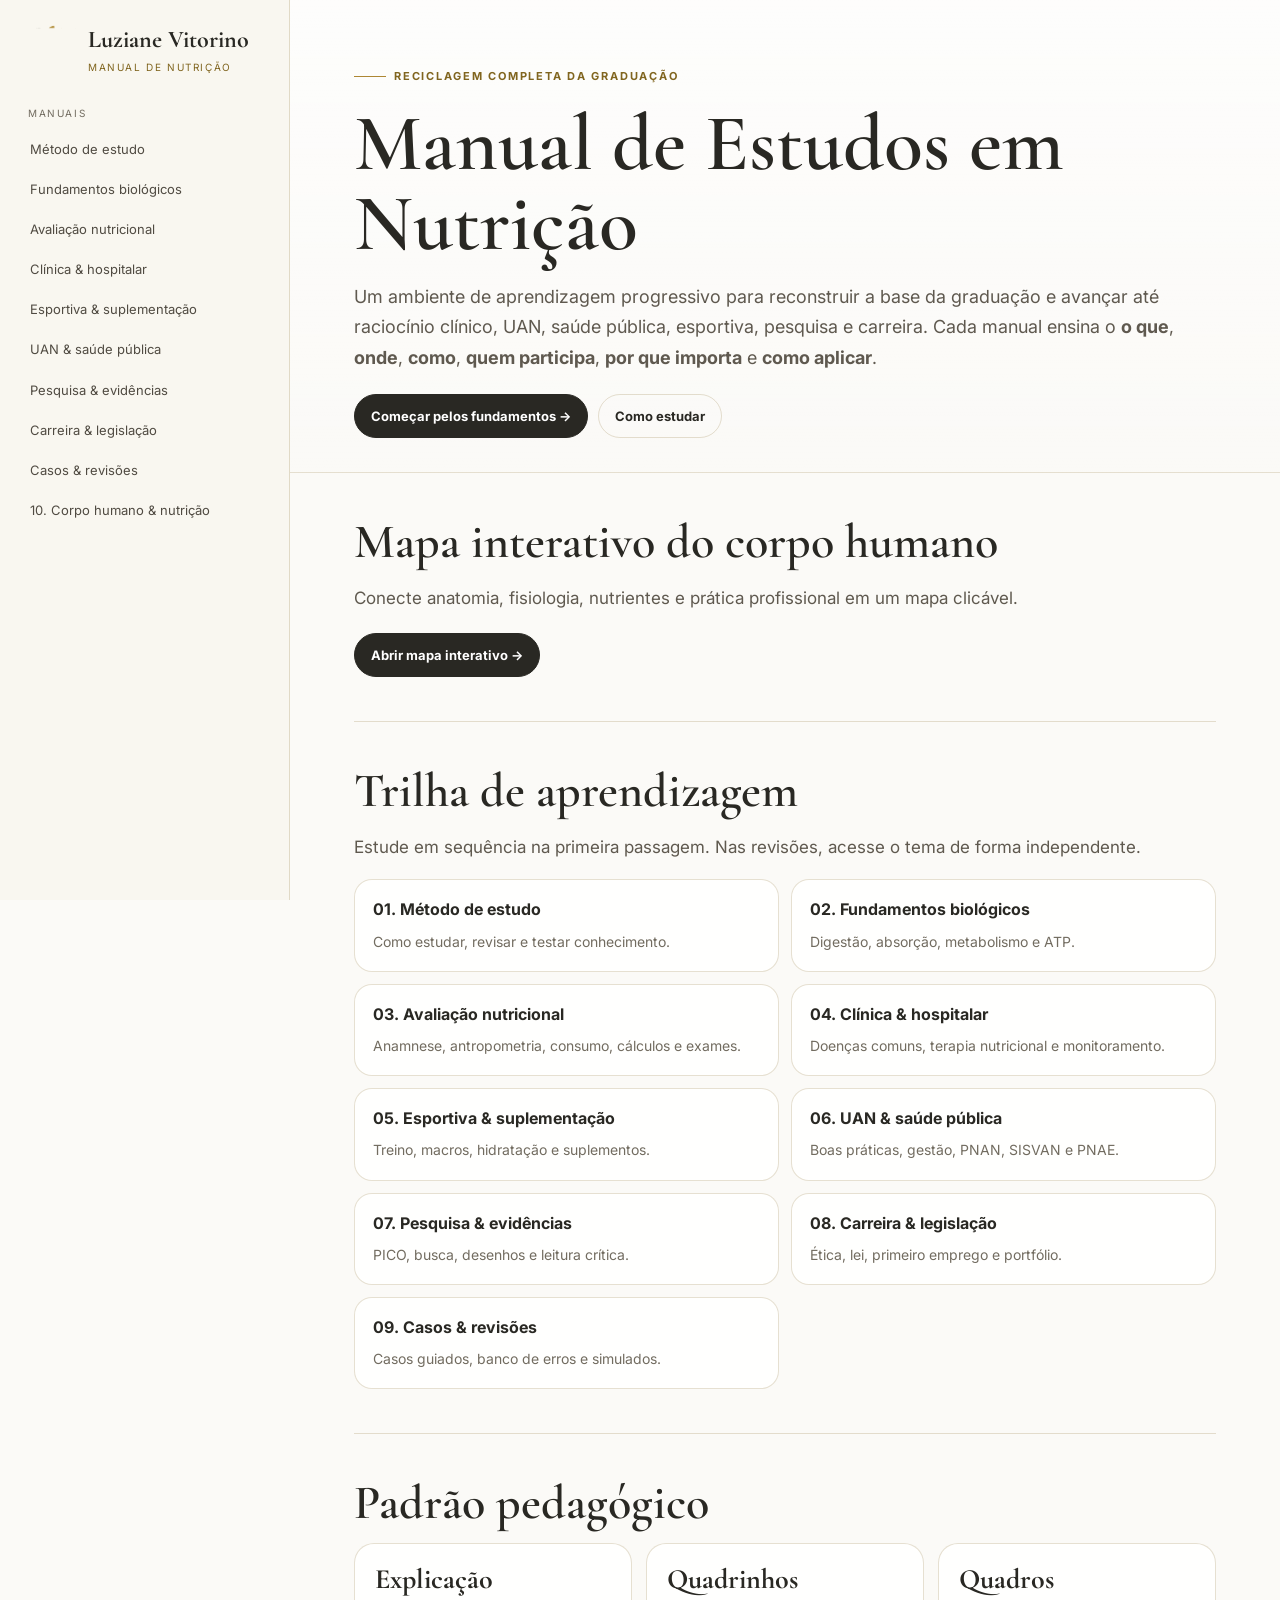
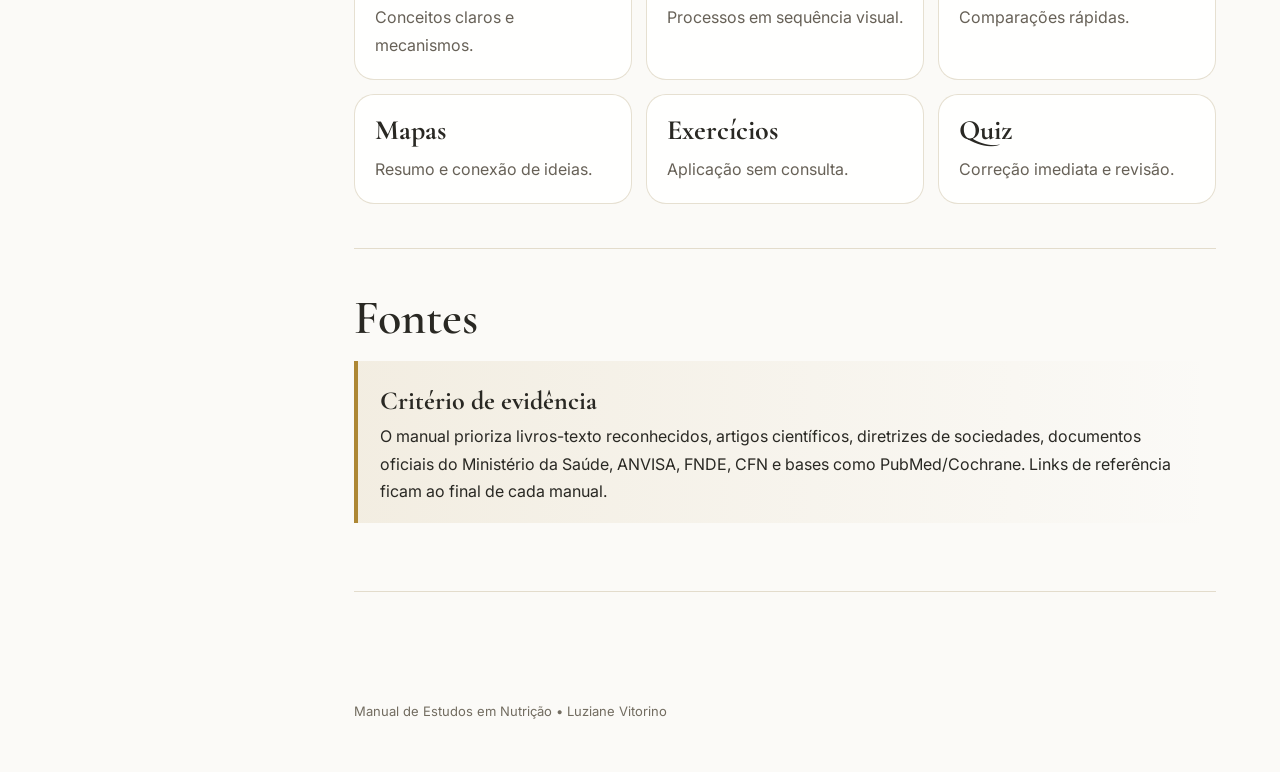
==== commit 2402f57f: "Add interactive visuals to index.html" ====
--- a/index.html
+++ b/index.html
@@ -1 +1 @@
-<!doctype html><html lang="pt-BR"><head><meta charset="utf-8"><meta name="viewport" content="width=device-width,initial-scale=1"><title>Manual de Estudos em Nutrição | Luziane Vitorino</title><meta name="description" content="Manual completo de estudos em Nutrição"><link rel="preconnect" href="https://fonts.googleapis.com"><link rel="preconnect" href="https://fonts.gstatic.com" crossorigin><link href="https://fonts.googleapis.com/css2?family=Cormorant+Garamond:wght@500;600;700&family=Inter:wght@400;500;600;700&display=swap" rel="stylesheet"><link rel="stylesheet" href="assets/manual.css"></head><body><div class="site"><aside><a class="brand" href="index.html"><img src="assets/logo-gold.png" alt="Logo"><div><b>Luziane Vitorino</b><small>Manual de Nutrição</small></div></a><div class="nav-title">Manuais</div><nav class="nav"><a href="temas/metodo-estudo.html">Método de estudo</a><a href="temas/fundamentos-biologicos.html">Fundamentos biológicos</a><a href="temas/avaliacao-nutricional.html">Avaliação nutricional</a><a href="temas/clinica-hospitalar.html">Clínica & hospitalar</a><a href="temas/esportiva-suplementacao.html">Esportiva & suplementação</a><a href="temas/uan-saude-publica.html">UAN & saúde pública</a><a href="temas/pesquisa-evidencias.html">Pesquisa & evidências</a><a href="temas/carreira-legislacao.html">Carreira & legislação</a><a href="temas/casos-revisoes.html">Casos & revisões</a></nav></aside><main><header class="hero"><span class="eyebrow">Reciclagem completa da graduação</span><h1>Manual de Estudos em Nutrição</h1><p>Um ambiente de aprendizagem progressivo para reconstruir a base da graduação e avançar até raciocínio clínico, UAN, saúde pública, esportiva, pesquisa e carreira. Cada manual ensina o <b>o que</b>, <b>onde</b>, <b>como</b>, <b>quem participa</b>, <b>por que importa</b> e <b>como aplicar</b>.</p><div class="actions"><a class="btn primary" href="temas/fundamentos-biologicos.html">Começar pelos fundamentos →</a><a class="btn" href="temas/metodo-estudo.html">Como estudar</a></div></header><div class="content"><section class="section"><h2>Trilha de aprendizagem</h2><p class="lead">Estude em sequência na primeira passagem. Nas revisões, acesse o tema de forma independente.</p><div class="topic-list"><a class="topic-link" href="temas/metodo-estudo.html"><b>01. Método de estudo</b><span>Como estudar, revisar e testar conhecimento.</span></a><a class="topic-link" href="temas/fundamentos-biologicos.html"><b>02. Fundamentos biológicos</b><span>Digestão, absorção, metabolismo e ATP.</span></a><a class="topic-link" href="temas/avaliacao-nutricional.html"><b>03. Avaliação nutricional</b><span>Anamnese, antropometria, consumo, cálculos e exames.</span></a><a class="topic-link" href="temas/clinica-hospitalar.html"><b>04. Clínica & hospitalar</b><span>Doenças comuns, terapia nutricional e monitoramento.</span></a><a class="topic-link" href="temas/esportiva-suplementacao.html"><b>05. Esportiva & suplementação</b><span>Treino, macros, hidratação e suplementos.</span></a><a class="topic-link" href="temas/uan-saude-publica.html"><b>06. UAN & saúde pública</b><span>Boas práticas, gestão, PNAN, SISVAN e PNAE.</span></a><a class="topic-link" href="temas/pesquisa-evidencias.html"><b>07. Pesquisa & evidências</b><span>PICO, busca, desenhos e leitura crítica.</span></a><a class="topic-link" href="temas/carreira-legislacao.html"><b>08. Carreira & legislação</b><span>Ética, lei, primeiro emprego e portfólio.</span></a><a class="topic-link" href="temas/casos-revisoes.html"><b>09. Casos & revisões</b><span>Casos guiados, banco de erros e simulados.</span></a></div></section><section class="section"><h2>Padrão pedagógico</h2><div class="grid3"><div class="card"><h3>Explicação</h3><p>Conceitos claros e mecanismos.</p></div><div class="card"><h3>Quadrinhos</h3><p>Processos em sequência visual.</p></div><div class="card"><h3>Quadros</h3><p>Comparações rápidas.</p></div><div class="card"><h3>Mapas</h3><p>Resumo e conexão de ideias.</p></div><div class="card"><h3>Exercícios</h3><p>Aplicação sem consulta.</p></div><div class="card"><h3>Quiz</h3><p>Correção imediata e revisão.</p></div></div></section><section class="section"><h2>Fontes</h2><div class="note"><b>Critério de evidência</b><div>O manual prioriza livros-texto reconhecidos, artigos científicos, diretrizes de sociedades, documentos oficiais do Ministério da Saúde, ANVISA, FNDE, CFN e bases como PubMed/Cochrane. Links de referência ficam ao final de cada manual.</div></div></section></div><div class="foot">Manual de Estudos em Nutrição • Luziane Vitorino</div></main></div><script src="assets/manual.js"></script></body></html>+<!doctype html><html lang="pt-BR"><head><meta charset="utf-8"><meta name="viewport" content="width=device-width,initial-scale=1"><title>Manual de Estudos em Nutrição | Luziane Vitorino</title><meta name="description" content="Manual completo de estudos em Nutrição"><link rel="preconnect" href="https://fonts.googleapis.com"><link rel="preconnect" href="https://fonts.gstatic.com" crossorigin><link href="https://fonts.googleapis.com/css2?family=Cormorant+Garamond:wght@500;600;700&family=Inter:wght@400;500;600;700&display=swap" rel="stylesheet"><link rel="stylesheet" href="assets/manual.css"><link rel="stylesheet" href="assets/visual.css"></head><body><div class="site"><aside><a class="brand" href="index.html"><img src="assets/logo-gold.png" alt="Logo"><div><b>Luziane Vitorino</b><small>Manual de Nutrição</small></div></a><div class="nav-title">Manuais</div><nav class="nav"><a href="temas/metodo-estudo.html">Método de estudo</a><a href="temas/fundamentos-biologicos.html">Fundamentos biológicos</a><a href="temas/avaliacao-nutricional.html">Avaliação nutricional</a><a href="temas/clinica-hospitalar.html">Clínica & hospitalar</a><a href="temas/esportiva-suplementacao.html">Esportiva & suplementação</a><a href="temas/uan-saude-publica.html">UAN & saúde pública</a><a href="temas/pesquisa-evidencias.html">Pesquisa & evidências</a><a href="temas/carreira-legislacao.html">Carreira & legislação</a><a href="temas/casos-revisoes.html">Casos & revisões</a><a href="temas/corpo-humano-nutricao.html">10. Corpo humano & nutrição</a></nav></aside><main><header class="hero"><span class="eyebrow">Reciclagem completa da graduação</span><h1>Manual de Estudos em Nutrição</h1><p>Um ambiente de aprendizagem progressivo para reconstruir a base da graduação e avançar até raciocínio clínico, UAN, saúde pública, esportiva, pesquisa e carreira. Cada manual ensina o <b>o que</b>, <b>onde</b>, <b>como</b>, <b>quem participa</b>, <b>por que importa</b> e <b>como aplicar</b>.</p><div class="actions"><a class="btn primary" href="temas/fundamentos-biologicos.html">Começar pelos fundamentos →</a><a class="btn" href="temas/metodo-estudo.html">Como estudar</a></div></header><div class="content"><section class="section"><h2>Mapa interativo do corpo humano</h2><p class="lead">Conecte anatomia, fisiologia, nutrientes e prática profissional em um mapa clicável.</p><div class="actions"><a class="btn primary" href="temas/corpo-humano-nutricao.html">Abrir mapa interativo →</a></div></section><section class="section"><h2>Trilha de aprendizagem</h2><p class="lead">Estude em sequência na primeira passagem. Nas revisões, acesse o tema de forma independente.</p><div class="topic-list"><a class="topic-link" href="temas/metodo-estudo.html"><b>01. Método de estudo</b><span>Como estudar, revisar e testar conhecimento.</span></a><a class="topic-link" href="temas/fundamentos-biologicos.html"><b>02. Fundamentos biológicos</b><span>Digestão, absorção, metabolismo e ATP.</span></a><a class="topic-link" href="temas/avaliacao-nutricional.html"><b>03. Avaliação nutricional</b><span>Anamnese, antropometria, consumo, cálculos e exames.</span></a><a class="topic-link" href="temas/clinica-hospitalar.html"><b>04. Clínica & hospitalar</b><span>Doenças comuns, terapia nutricional e monitoramento.</span></a><a class="topic-link" href="temas/esportiva-suplementacao.html"><b>05. Esportiva & suplementação</b><span>Treino, macros, hidratação e suplementos.</span></a><a class="topic-link" href="temas/uan-saude-publica.html"><b>06. UAN & saúde pública</b><span>Boas práticas, gestão, PNAN, SISVAN e PNAE.</span></a><a class="topic-link" href="temas/pesquisa-evidencias.html"><b>07. Pesquisa & evidências</b><span>PICO, busca, desenhos e leitura crítica.</span></a><a class="topic-link" href="temas/carreira-legislacao.html"><b>08. Carreira & legislação</b><span>Ética, lei, primeiro emprego e portfólio.</span></a><a class="topic-link" href="temas/casos-revisoes.html"><b>09. Casos & revisões</b><span>Casos guiados, banco de erros e simulados.</span></a></div></section><section class="section"><h2>Padrão pedagógico</h2><div class="grid3"><div class="card"><h3>Explicação</h3><p>Conceitos claros e mecanismos.</p></div><div class="card"><h3>Quadrinhos</h3><p>Processos em sequência visual.</p></div><div class="card"><h3>Quadros</h3><p>Comparações rápidas.</p></div><div class="card"><h3>Mapas</h3><p>Resumo e conexão de ideias.</p></div><div class="card"><h3>Exercícios</h3><p>Aplicação sem consulta.</p></div><div class="card"><h3>Quiz</h3><p>Correção imediata e revisão.</p></div></div></section><section class="section"><h2>Fontes</h2><div class="note"><b>Critério de evidência</b><div>O manual prioriza livros-texto reconhecidos, artigos científicos, diretrizes de sociedades, documentos oficiais do Ministério da Saúde, ANVISA, FNDE, CFN e bases como PubMed/Cochrane. Links de referência ficam ao final de cada manual.</div></div></section></div><div class="foot">Manual de Estudos em Nutrição • Luziane Vitorino</div></main></div><script src="assets/manual.js"></script></body></html>
--- a/assets/visual.css
+++ b/assets/visual.css
@@ -0,0 +1,4 @@
+/* Visual interativo do Manual de Nutrição */
+.visual-lab{margin-top:24px}.visual-topic{display:grid;grid-template-columns:220px 1fr;gap:18px}.visual-tabs{display:grid;gap:10px;align-content:start}.visual-tab{border:1px solid var(--line);background:#fff;border-radius:16px;padding:12px 14px;text-align:left;font:600 14px Inter,sans-serif;color:#3a352f;cursor:pointer;transition:.15s}.visual-tab:hover,.visual-tab.active{border-color:rgba(128,101,31,.45);background:#fbf6ec;transform:translateY(-1px)}.visual-panel{display:none;background:#fffefb;border:1px solid var(--line);border-radius:24px;padding:22px;box-shadow:0 8px 24px rgba(60,52,34,.06)}.visual-panel.active{display:block}.visual-panel .vkicker{font-size:12px;letter-spacing:.09em;text-transform:uppercase;color:var(--deep);font-weight:700}.visual-panel h3{font-size:clamp(30px,4vw,48px);margin:4px 0 12px}.visual-panel h3 em{font-style:normal;color:#c56f7a}.visual-panel p{color:#514b43}.visual-diagram{margin:18px 0 12px;padding:18px;border-radius:20px;border:1px solid var(--line);background:#fff;min-height:180px;display:flex;align-items:center;justify-content:center}.flow{display:flex;align-items:center;justify-content:center;gap:12px;flex-wrap:wrap}.vnode{min-width:92px;min-height:64px;border:2px solid #7b7469;border-radius:18px;background:#f5efe5;display:grid;place-items:center;text-align:center;padding:10px;font-weight:700;color:#3d3934}.vnode.pink{background:#f0d9dd}.vnode.blue{background:#dfe8ee}.vnode.circle{min-width:74px;min-height:74px;border-radius:50%}.varrow{font-size:28px;color:#7b7469;font-weight:800}.visual-compare{display:grid;grid-template-columns:1fr 1fr;gap:14px;width:100%}.visual-compare>div{border:1px solid var(--line);border-radius:18px;padding:16px;background:#fff}.visual-compare h4{font-size:25px;margin:0 0 8px}.visual-memory{display:grid;grid-template-columns:repeat(3,1fr);gap:12px;width:100%}.visual-memory div{min-height:100px;border:1px dashed #a59b8a;border-radius:18px;padding:14px;background:#fff}.visual-memory b{display:block;margin-bottom:6px}.visual-ref{margin-top:14px;padding-top:14px;border-top:1px solid var(--line)}.visual-ref b{display:block;margin-bottom:8px}.visual-ref a{display:block;margin:6px 0;color:var(--deep);font-weight:600}
+.body-map-layout{display:grid;grid-template-columns:minmax(300px,480px) 1fr;gap:24px;align-items:start;margin-top:20px}.body-map{position:relative;background:linear-gradient(180deg,#fffefb,#faf6ee);border:1px solid var(--line);border-radius:28px;padding:22px;box-shadow:0 8px 24px rgba(60,52,34,.06)}.body-map svg{width:100%;height:auto;display:block}.hotspot{position:absolute;border:0;background:transparent;padding:0;cursor:pointer}.hotspot .dot{display:block;width:19px;height:19px;border-radius:50%;background:#c56f7a;border:3px solid #fff;box-shadow:0 0 0 2px rgba(128,101,31,.3),0 5px 14px rgba(0,0,0,.18)}.hotspot span.label{position:absolute;left:25px;top:-3px;background:#fff;border:1px solid var(--line);border-radius:999px;padding:4px 9px;font-size:11px;font-weight:700;color:var(--deep);white-space:nowrap}.hotspot.active .dot,.hotspot:hover .dot{background:var(--deep);transform:scale(1.12)}.body-details{background:#fff;border:1px solid var(--line);border-radius:24px;padding:24px;min-height:540px}.body-details .mini{font-size:12px;letter-spacing:.09em;text-transform:uppercase;color:var(--deep);font-weight:700}.body-tags{display:flex;gap:8px;flex-wrap:wrap;margin:10px 0 14px}.body-tag{padding:6px 10px;border-radius:999px;background:var(--soft);border:1px solid var(--line);font-size:12px;font-weight:700;color:var(--deep)}.body-grid{display:grid;grid-template-columns:1fr 1fr;gap:14px;margin-top:16px}.body-col{background:#fffefb;border:1px solid var(--line);border-radius:18px;padding:16px}.body-col h4{font-size:22px;margin:0 0 8px}.body-col ul{margin:0;padding-left:18px}.body-col li{margin:6px 0;color:#5e584e}.link-list{display:grid;gap:9px;margin-top:16px}.link-card{display:block;text-decoration:none;border:1px solid var(--line);border-radius:16px;padding:13px 15px;background:#fff}.link-card b{display:block}.link-card small{display:block;color:var(--muted);margin-top:2px}.link-card em{display:block;color:var(--deep);font-style:normal;font-size:11px;letter-spacing:.05em;text-transform:uppercase;margin-top:7px}
+@media(max-width:900px){.visual-topic,.body-map-layout,.body-grid{grid-template-columns:1fr}.visual-tabs{grid-template-columns:repeat(2,1fr)}.visual-compare,.visual-memory{grid-template-columns:1fr}}
